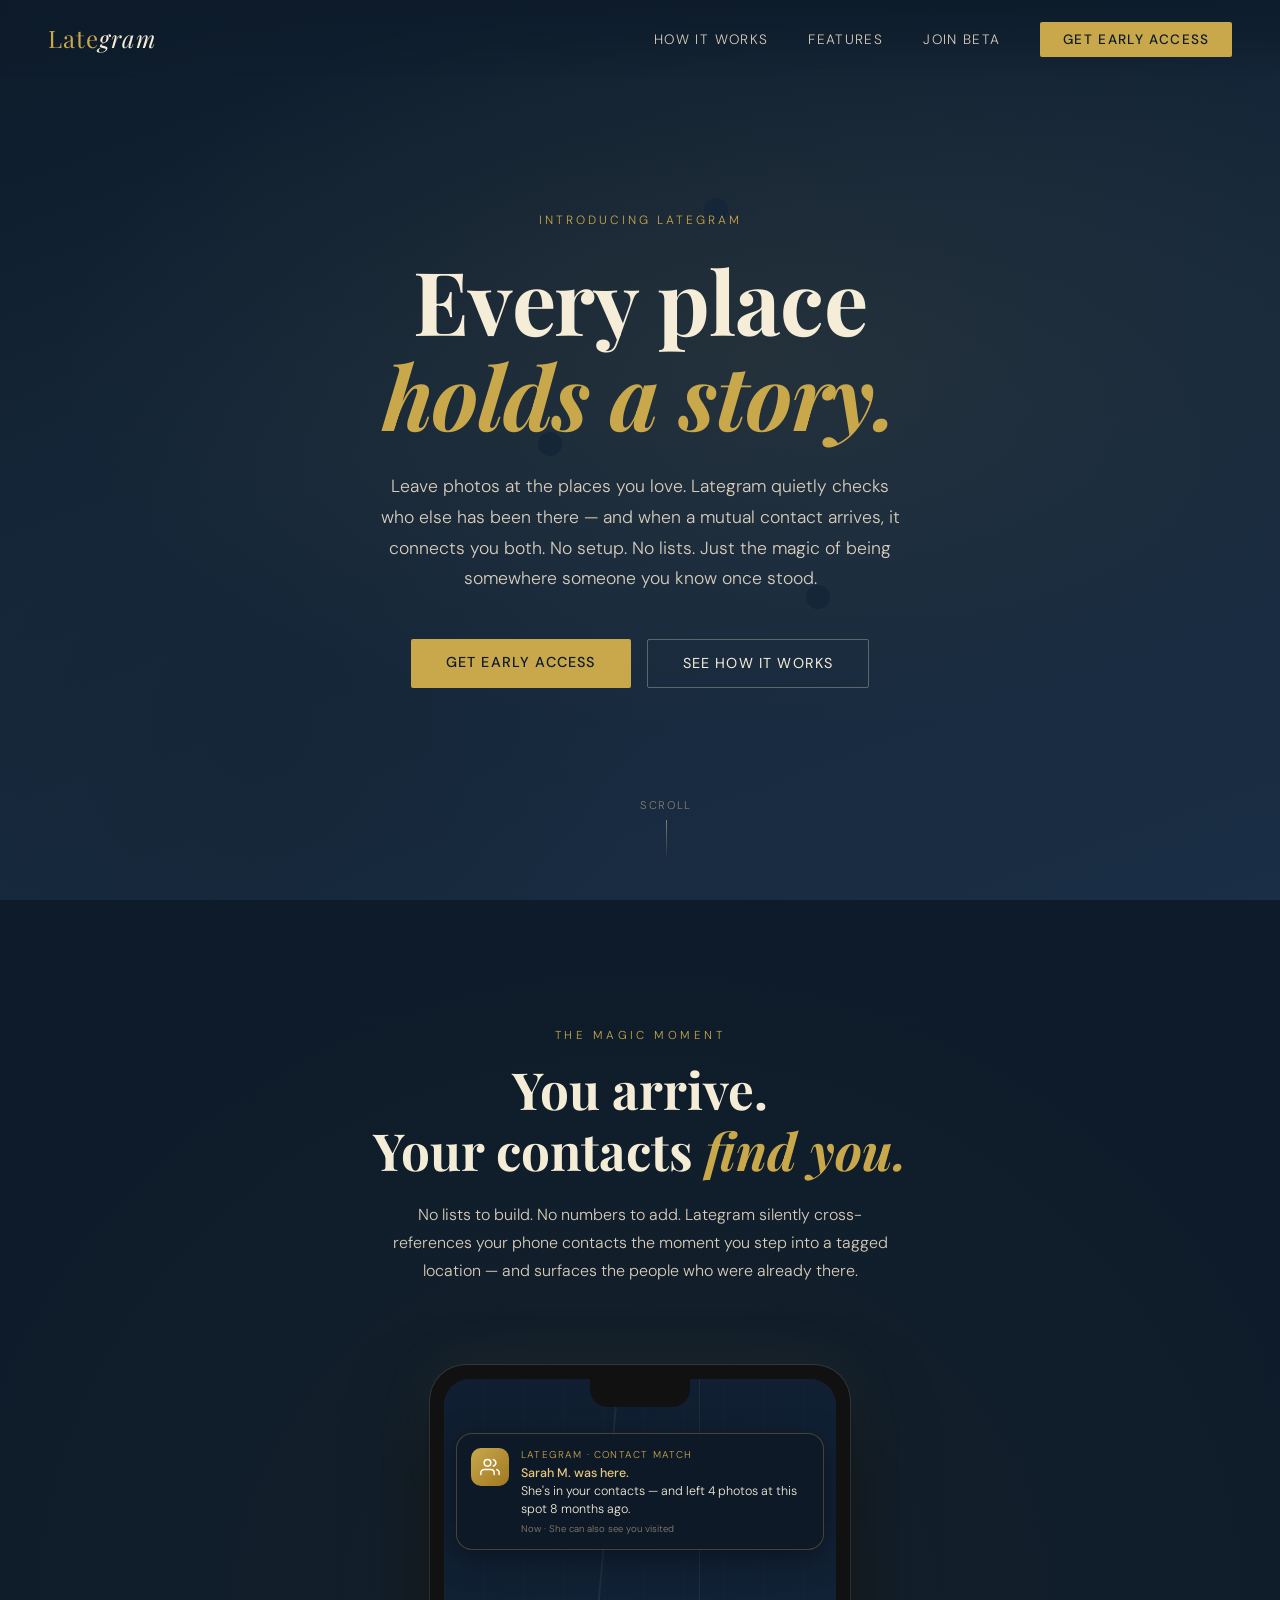
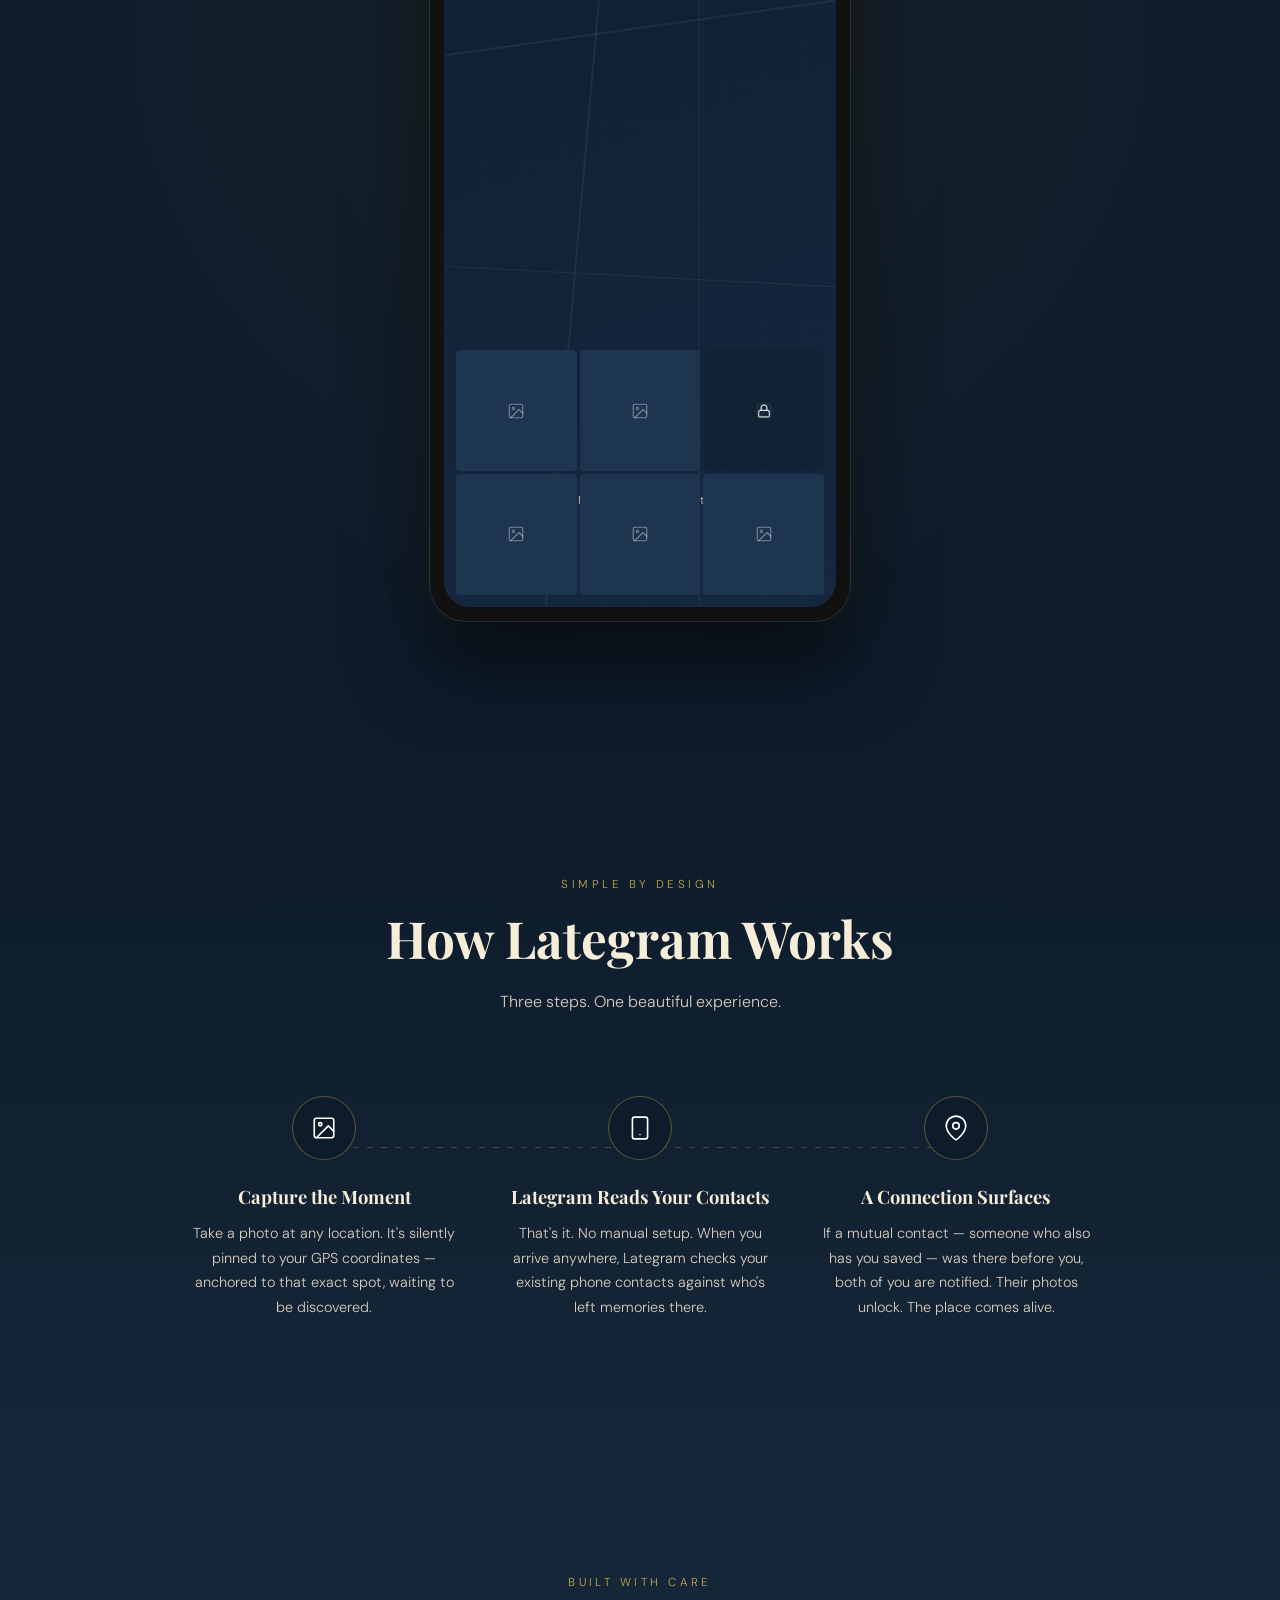
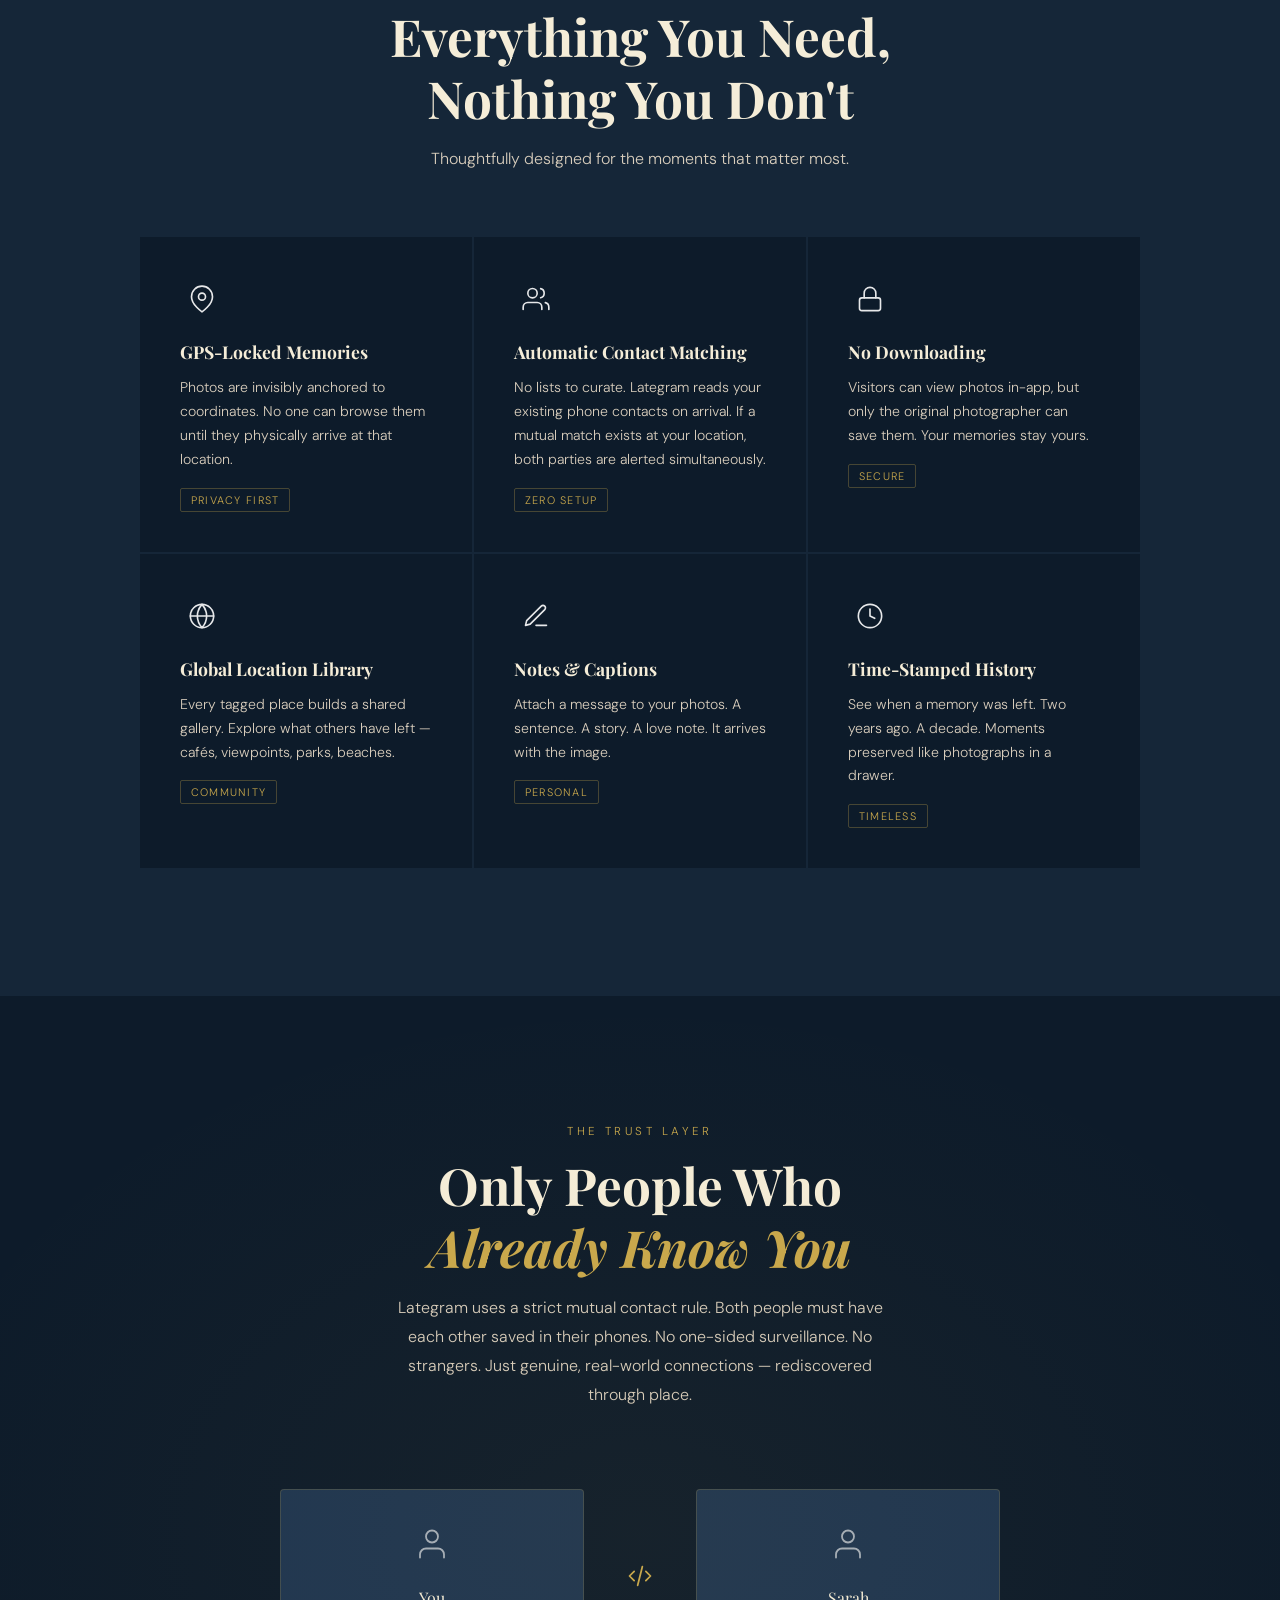
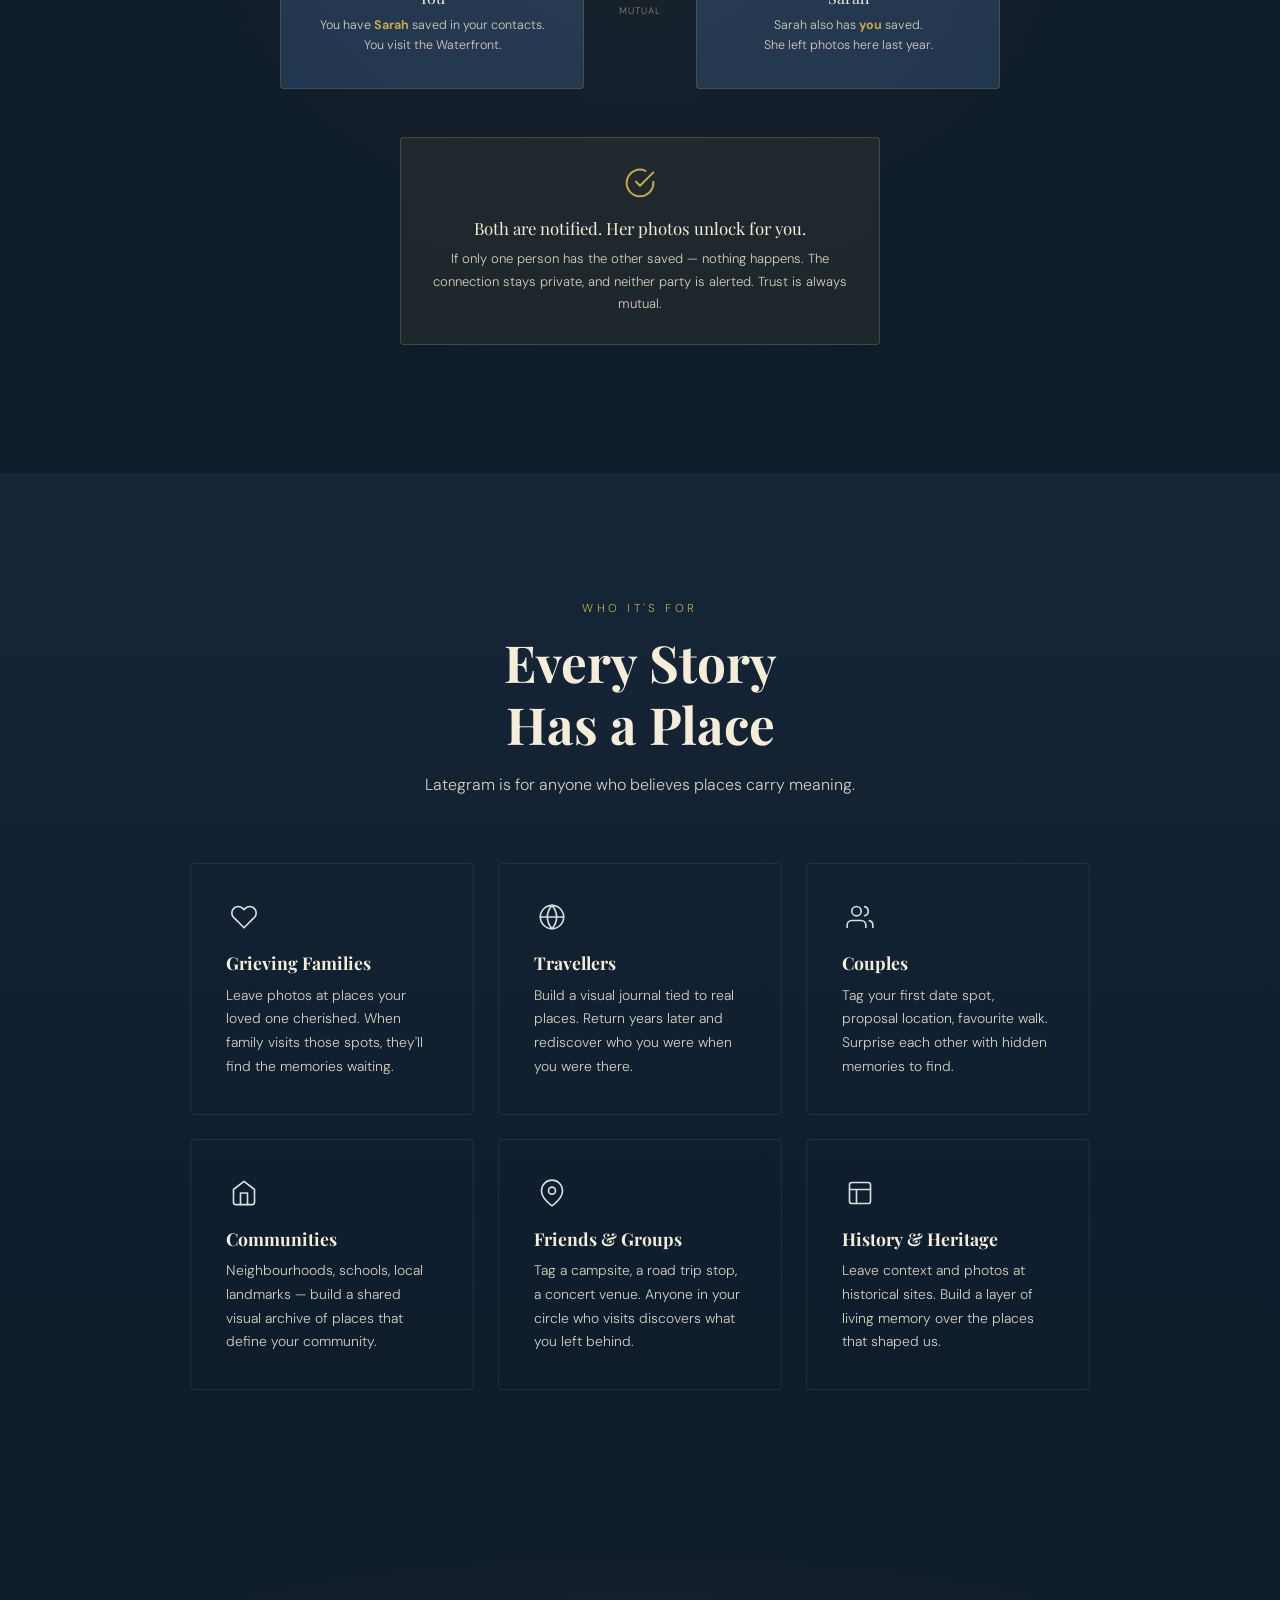
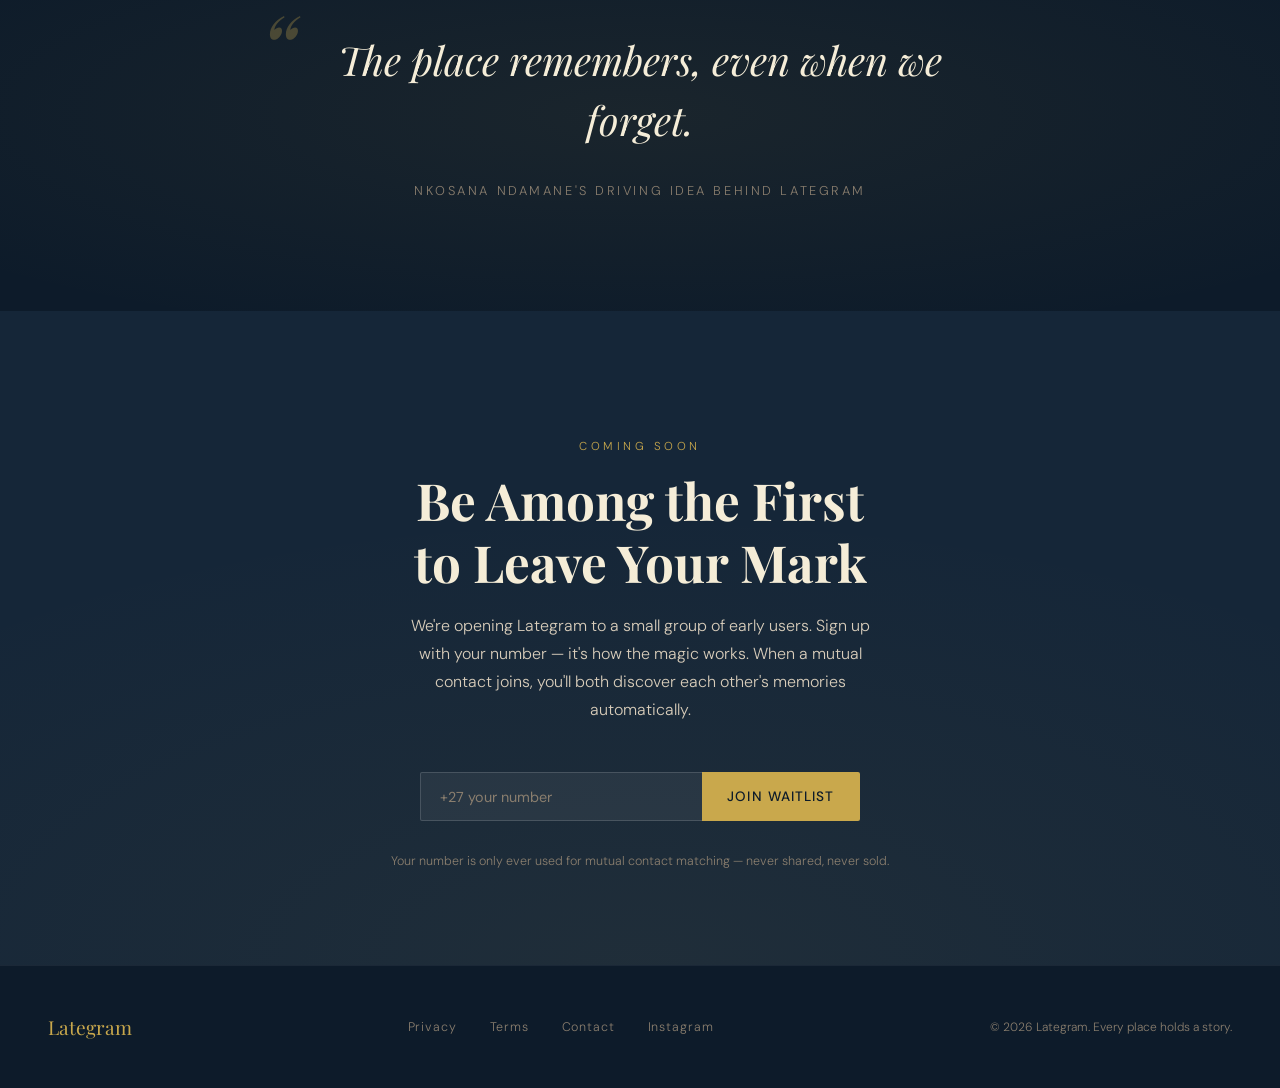
==== index.html @ 9a43eeb3 "Add files via upload" ====
<!DOCTYPE html>
<html lang="en">
<head>
<meta charset="UTF-8">
<meta name="viewport" content="width=device-width, initial-scale=1.0">
<title>Lategram — Every Place Holds a Story</title>
<link href="https://fonts.googleapis.com/css2?family=Playfair+Display:ital,wght@0,400;0,700;1,400;1,600&family=DM+Sans:wght@300;400;500&display=swap" rel="stylesheet">
<style>
  *, *::before, *::after { box-sizing: border-box; margin: 0; padding: 0; }

  :root {
    --gold: #C9A84C;
    --gold-light: #E8C97A;
    --navy: #0D1B2A;
    --navy-mid: #152638;
    --navy-light: #1E3550;
    --cream: #F5EDD8;
    --cream-dim: #D9CEBD;
    --dust: #8A7E6E;
    --red-pin: #C84B31;
  }

  html { scroll-behavior: smooth; }

  body {
    background: var(--navy);
    color: var(--cream);
    font-family: 'DM Sans', sans-serif;
    font-weight: 300;
    overflow-x: hidden;
    cursor: default;
  }

  /* ── NAV ── */
  nav {
    position: fixed; top: 0; left: 0; right: 0; z-index: 100;
    display: flex; align-items: center; justify-content: space-between;
    padding: 1.4rem 3rem;
    background: linear-gradient(to bottom, rgba(13,27,42,0.95), transparent);
    backdrop-filter: blur(4px);
  }
  .logo {
    font-family: 'Playfair Display', serif;
    font-size: 1.5rem;
    letter-spacing: 0.04em;
    color: var(--gold);
  }
  .logo span { font-style: italic; color: var(--cream); }
  nav ul { list-style: none; display: flex; gap: 2.5rem; }
  nav ul li a {
    text-decoration: none;
    color: var(--cream-dim);
    font-size: 0.85rem;
    letter-spacing: 0.1em;
    text-transform: uppercase;
    transition: color 0.3s;
  }
  nav ul li a:hover { color: var(--gold); }
  .nav-cta {
    background: var(--gold);
    color: var(--navy) !important;
    padding: 0.55rem 1.4rem;
    border-radius: 2px;
    font-weight: 500 !important;
  }
  .nav-cta:hover { background: var(--gold-light); color: var(--navy) !important; }

  /* ── HERO ── */
  .hero {
    min-height: 100vh;
    position: relative;
    display: flex; align-items: center; justify-content: center;
    overflow: hidden;
  }

  .hero-bg {
    position: absolute; inset: 0;
    background:
      radial-gradient(ellipse 80% 60% at 60% 40%, rgba(201,168,76,0.08) 0%, transparent 70%),
      radial-gradient(ellipse 50% 80% at 20% 80%, rgba(21,38,56,0.9) 0%, transparent 60%),
      linear-gradient(160deg, #0D1B2A 0%, #152638 40%, #1a2e45 100%);
  }

  /* Floating photo cards */
  .photo-float {
    position: absolute;
    border-radius: 2px;
    overflow: hidden;
    box-shadow: 0 20px 60px rgba(0,0,0,0.5);
    animation: floatDrift linear infinite;
    opacity: 0;
  }
  .photo-float img { display: block; width: 100%; height: 100%; object-fit: cover; }
  .photo-float .photo-inner {
    width: 100%; height: 100%;
    background: var(--navy-light);
    display: flex; align-items: center; justify-content: center;
    font-size: 2rem;
  }

  @keyframes floatDrift {
    0%   { opacity: 0; transform: translateY(20px) rotate(var(--rot)); }
    10%  { opacity: var(--max-opacity); }
    90%  { opacity: var(--max-opacity); }
    100% { opacity: 0; transform: translateY(-30px) rotate(calc(var(--rot) + 3deg)); }
  }

  .pf1 { width: 160px; height: 200px; top: 15%; left: 8%; --rot: -4deg; --max-opacity: 0.7; animation-duration: 12s; animation-delay: 0s; }
  .pf2 { width: 130px; height: 160px; top: 55%; left: 5%; --rot: 3deg; --max-opacity: 0.5; animation-duration: 15s; animation-delay: 3s; }
  .pf3 { width: 180px; height: 140px; top: 10%; right: 10%; --rot: 5deg; --max-opacity: 0.65; animation-duration: 14s; animation-delay: 1.5s; }
  .pf4 { width: 120px; height: 150px; top: 60%; right: 7%; --rot: -6deg; --max-opacity: 0.55; animation-duration: 11s; animation-delay: 5s; }
  .pf5 { width: 140px; height: 180px; top: 30%; left: 18%; --rot: 2deg; --max-opacity: 0.4; animation-duration: 13s; animation-delay: 7s; }
  .pf6 { width: 100px; height: 120px; top: 20%; right: 22%; --rot: -3deg; --max-opacity: 0.45; animation-duration: 16s; animation-delay: 4s; }

  /* Pin dot */
  .pin-pulse {
    position: absolute;
    width: 24px; height: 24px;
    border-radius: 50%;
    background: var(--navy-mid);
    box-shadow: 0 0 0 0 rgba(13,27,42,0.7);
    animation: pinPulse 2.5s ease-out infinite;
  }
  @keyframes pinPulse {
    0% { box-shadow: 0 0 0 0 rgba(13,27,42,0.8); }
    70% { box-shadow: 0 0 0 36px rgba(13,27,42,0); }
    100% { box-shadow: 0 0 0 0 rgba(13,27,42,0); }
  }
  .pd1 { top: 22%; left: 55%; }
  .pd2 { top: 48%; left: 42%; }
  .pd3 { top: 65%; left: 63%; animation-delay: 1.2s; }

  /* Connecting lines (SVG) */
  .hero-lines {
    position: absolute; inset: 0; pointer-events: none;
  }

  .hero-content {
    position: relative; z-index: 2;
    text-align: center;
    padding: 2rem;
    max-width: 760px;
  }
  .hero-eyebrow {
    font-size: 0.75rem;
    letter-spacing: 0.25em;
    text-transform: uppercase;
    color: var(--gold);
    margin-bottom: 1.5rem;
    opacity: 0;
    animation: fadeUp 0.8s ease forwards 0.3s;
  }
  .hero-title {
    font-family: 'Playfair Display', serif;
    font-size: clamp(3rem, 7vw, 5.5rem);
    line-height: 1.08;
    letter-spacing: -0.01em;
    margin-bottom: 1.8rem;
    opacity: 0;
    animation: fadeUp 0.9s ease forwards 0.5s;
  }
  .hero-title em {
    font-style: italic;
    color: var(--gold);
    display: block;
  }
  .hero-sub {
    font-size: 1.1rem;
    line-height: 1.75;
    color: var(--cream-dim);
    max-width: 520px;
    margin: 0 auto 2.8rem;
    opacity: 0;
    animation: fadeUp 0.9s ease forwards 0.7s;
  }
  .hero-actions {
    display: flex; gap: 1rem; justify-content: center; flex-wrap: wrap;
    opacity: 0;
    animation: fadeUp 0.9s ease forwards 0.9s;
  }
  .btn-primary {
    background: var(--gold);
    color: var(--navy);
    padding: 0.9rem 2.2rem;
    border: none;
    border-radius: 2px;
    font-family: 'DM Sans', sans-serif;
    font-size: 0.9rem;
    font-weight: 500;
    letter-spacing: 0.08em;
    text-transform: uppercase;
    cursor: pointer;
    text-decoration: none;
    transition: background 0.3s, transform 0.2s;
  }
  .btn-primary:hover { background: var(--gold-light); transform: translateY(-2px); }
  .btn-ghost {
    background: transparent;
    color: var(--cream);
    padding: 0.9rem 2.2rem;
    border: 1px solid rgba(245,237,216,0.3);
    border-radius: 2px;
    font-family: 'DM Sans', sans-serif;
    font-size: 0.9rem;
    font-weight: 400;
    letter-spacing: 0.08em;
    text-transform: uppercase;
    cursor: pointer;
    text-decoration: none;
    transition: border-color 0.3s, transform 0.2s;
  }
  .btn-ghost:hover { border-color: var(--gold); color: var(--gold); transform: translateY(-2px); }

  @keyframes fadeUp {
    from { opacity: 0; transform: translateY(24px); }
    to   { opacity: 1; transform: translateY(0); }
  }

  .scroll-hint {
    position: absolute; bottom: 2.5rem; left: 50%;
    transform: translateX(-50%);
    display: flex; flex-direction: column; align-items: center; gap: 0.5rem;
    font-size: 0.7rem; letter-spacing: 0.15em; text-transform: uppercase;
    color: var(--dust);
    animation: fadeUp 1s ease forwards 1.5s; opacity: 0;
  }
  .scroll-line {
    width: 1px; height: 40px;
    background: linear-gradient(to bottom, var(--dust), transparent);
    animation: scrollDrop 1.8s ease-in-out infinite;
  }
  @keyframes scrollDrop {
    0%, 100% { transform: scaleY(1); opacity: 1; }
    50% { transform: scaleY(0.4); opacity: 0.3; }
  }

  /* ── NOTIFICATION DEMO ── */
  .notif-section {
    padding: 8rem 2rem;
    position: relative;
    overflow: hidden;
  }
  .notif-section::before {
    content: '';
    position: absolute; inset: 0;
    background: radial-gradient(ellipse 60% 50% at 50% 50%, rgba(201,168,76,0.05), transparent);
  }
  .section-label {
    font-size: 0.72rem;
    letter-spacing: 0.3em;
    text-transform: uppercase;
    color: var(--gold);
    text-align: center;
    margin-bottom: 1rem;
  }
  .section-title {
    font-family: 'Playfair Display', serif;
    font-size: clamp(2rem, 4vw, 3.2rem);
    text-align: center;
    margin-bottom: 1.2rem;
    line-height: 1.2;
  }
  .section-sub {
    text-align: center;
    color: var(--cream-dim);
    max-width: 500px;
    margin: 0 auto 5rem;
    line-height: 1.75;
    font-size: 1rem;
  }

  .notif-demo {
    max-width: 420px;
    margin: 0 auto;
    position: relative;
  }

  /* Phone mockup */
  .phone-mock {
    background: #111;
    border-radius: 36px;
    padding: 14px;
    box-shadow:
      0 0 0 1px rgba(255,255,255,0.1),
      0 40px 80px rgba(0,0,0,0.6),
      0 0 60px rgba(201,168,76,0.08);
    position: relative;
  }
  .phone-screen {
    background: #1a1a2e;
    border-radius: 26px;
    overflow: hidden;
    aspect-ratio: 9/19;
    position: relative;
  }
  .phone-notch {
    position: absolute; top: 0; left: 50%; transform: translateX(-50%);
    width: 100px; height: 28px;
    background: #111;
    border-radius: 0 0 18px 18px;
    z-index: 10;
  }

  /* Map bg in phone */
  .phone-map-bg {
    position: absolute; inset: 0;
    background:
      repeating-linear-gradient(0deg, rgba(255,255,255,0.02) 0px, transparent 1px, transparent 40px),
      repeating-linear-gradient(90deg, rgba(255,255,255,0.02) 0px, transparent 1px, transparent 40px),
      linear-gradient(160deg, #0f1e30 0%, #162840 100%);
  }

  /* Roads on map */
  .phone-road {
    position: absolute;
    background: rgba(255,255,255,0.06);
  }
  .pr1 { top: 30%; left: 0; right: 0; height: 2px; transform: rotate(-8deg); }
  .pr2 { top: 60%; left: 0; right: 0; height: 1px; transform: rotate(3deg); }
  .pr3 { left: 35%; top: 0; bottom: 0; width: 2px; transform: rotate(5deg); }
  .pr4 { left: 65%; top: 0; bottom: 0; width: 1px; }

  /* notification toast */
  .toast {
    position: absolute;
    top: 54px; left: 12px; right: 12px;
    background: rgba(15, 25, 40, 0.92);
    backdrop-filter: blur(16px);
    border: 1px solid rgba(201,168,76,0.3);
    border-radius: 16px;
    padding: 14px 14px;
    display: flex; align-items: flex-start; gap: 12px;
    box-shadow: 0 8px 32px rgba(0,0,0,0.4);
    animation: toastSlide 0.6s cubic-bezier(0.34,1.56,0.64,1) forwards 1s;
    opacity: 0; transform: translateY(-20px);
  }
  @keyframes toastSlide {
    to { opacity: 1; transform: translateY(0); }
  }
  .toast-icon {
    width: 38px; height: 38px; border-radius: 10px;
    background: linear-gradient(135deg, var(--gold), #a07820);
    display: flex; align-items: center; justify-content: center;
    font-size: 1.1rem; flex-shrink: 0;
  }
  .toast-body { flex: 1; }
  .toast-app {
    font-size: 0.62rem;
    letter-spacing: 0.12em;
    text-transform: uppercase;
    color: var(--gold);
    margin-bottom: 3px;
  }
  .toast-msg {
    font-size: 0.78rem;
    line-height: 1.45;
    color: var(--cream);
    font-weight: 300;
  }
  .toast-msg strong { font-weight: 500; color: var(--gold-light); }
  .toast-time {
    font-size: 0.6rem;
    color: var(--dust);
    margin-top: 4px;
  }

  /* Photo grid on phone */
  .phone-photos {
    position: absolute;
    bottom: 0; left: 0; right: 0;
    padding: 12px;
    display: grid;
    grid-template-columns: repeat(3, 1fr);
    gap: 3px;
  }
  .pp {
    aspect-ratio: 1;
    border-radius: 4px;
    background: var(--navy-light);
    overflow: hidden;
    display: flex; align-items: center; justify-content: center;
    font-size: 1.2rem;
    opacity: 0;
    animation: ppFade 0.5s ease forwards;
  }
  .pp:nth-child(1) { animation-delay: 2s; }
  .pp:nth-child(2) { animation-delay: 2.2s; }
  .pp:nth-child(3) { animation-delay: 2.4s; }
  .pp:nth-child(4) { animation-delay: 2.6s; }
  .pp:nth-child(5) { animation-delay: 2.8s; }
  .pp:nth-child(6) { animation-delay: 3s; }
  @keyframes ppFade { to { opacity: 1; } }

  .pp-label {
    position: absolute;
    bottom: 100px; left: 12px; right: 12px;
    font-size: 0.7rem;
    color: var(--cream-dim);
    text-align: center;
    letter-spacing: 0.05em;
    opacity: 0;
    animation: ppFade 0.5s ease forwards 1.8s;
  }

  /* Lock overlay on one photo */
  .pp-locked { position: relative; }
  .pp-lock-icon {
    position: absolute; inset: 0;
    background: rgba(13,27,42,0.7);
    display: flex; align-items: center; justify-content: center;
    font-size: 0.8rem;
    border-radius: 4px;
  }

  /* ── HOW IT WORKS ── */
  .how-section {
    padding: 8rem 2rem;
    background: linear-gradient(180deg, var(--navy) 0%, var(--navy-mid) 100%);
  }

  .steps {
    max-width: 900px;
    margin: 0 auto;
    display: grid;
    grid-template-columns: repeat(auto-fit, minmax(240px, 1fr));
    gap: 3rem;
    position: relative;
  }

  /* Dashed connector */
  .steps::before {
    content: '';
    position: absolute;
    top: 3.2rem; left: 15%; right: 15%;
    height: 1px;
    background: repeating-linear-gradient(90deg, var(--gold) 0px, var(--gold) 6px, transparent 6px, transparent 14px);
    opacity: 0.3;
  }

  .step {
    text-align: center;
    position: relative;
  }
  .step-num {
    width: 64px; height: 64px;
    border-radius: 50%;
    border: 1px solid rgba(201,168,76,0.4);
    display: flex; align-items: center; justify-content: center;
    font-family: 'Playfair Display', serif;
    font-size: 1.5rem;
    color: var(--gold);
    margin: 0 auto 1.5rem;
    background: var(--navy);
    position: relative;
    transition: border-color 0.3s, background 0.3s;
  }
  .step:hover .step-num {
    border-color: var(--gold);
    background: rgba(201,168,76,0.1);
  }
  .step-icon {
    font-size: 1.6rem;
  }
  .step h3 {
    font-family: 'Playfair Display', serif;
    font-size: 1.15rem;
    margin-bottom: 0.75rem;
    color: var(--cream);
  }
  .step p {
    font-size: 0.9rem;
    color: var(--cream-dim);
    line-height: 1.7;
  }

  /* ── FEATURES ── */
  .features-section {
    padding: 8rem 2rem;
    background: var(--navy-mid);
  }
  .features-grid {
    max-width: 1000px;
    margin: 0 auto;
    display: grid;
    grid-template-columns: repeat(auto-fit, minmax(280px, 1fr));
    gap: 2px;
  }
  .feat {
    padding: 2.5rem;
    background: var(--navy);
    position: relative;
    overflow: hidden;
    transition: background 0.3s;
  }
  .feat:hover { background: var(--navy-light); }
  .feat::before {
    content: '';
    position: absolute; top: 0; left: 0; right: 0;
    height: 2px;
    background: linear-gradient(90deg, transparent, var(--gold), transparent);
    opacity: 0;
    transition: opacity 0.3s;
  }
  .feat:hover::before { opacity: 1; }
  .feat-icon {
    width: 44px; height: 44px;
    display: flex; align-items: center; justify-content: center;
    margin-bottom: 1.2rem;
    opacity: 0.9;
  }
  .feat h3 {
    font-family: 'Playfair Display', serif;
    font-size: 1.1rem;
    margin-bottom: 0.8rem;
  }
  .feat p {
    font-size: 0.88rem;
    color: var(--cream-dim);
    line-height: 1.7;
  }
  .feat-tag {
    display: inline-block;
    margin-top: 1rem;
    font-size: 0.68rem;
    letter-spacing: 0.12em;
    text-transform: uppercase;
    color: var(--gold);
    border: 1px solid rgba(201,168,76,0.3);
    padding: 0.25rem 0.6rem;
    border-radius: 2px;
  }

  /* ── USE CASES ── */
  .use-section {
    padding: 8rem 2rem;
    background: linear-gradient(180deg, var(--navy-mid), var(--navy));
  }
  .use-cases {
    max-width: 900px;
    margin: 0 auto;
    display: grid;
    grid-template-columns: repeat(auto-fit, minmax(260px, 1fr));
    gap: 1.5rem;
  }
  .use-card {
    border: 1px solid rgba(255,255,255,0.07);
    border-radius: 4px;
    padding: 2.2rem;
    position: relative;
    overflow: hidden;
    transition: border-color 0.3s, transform 0.3s;
  }
  .use-card:hover { border-color: rgba(201,168,76,0.3); transform: translateY(-4px); }
  .use-card::after {
    content: '';
    position: absolute; inset: 0;
    background: linear-gradient(135deg, rgba(201,168,76,0.04), transparent);
    opacity: 0;
    transition: opacity 0.3s;
  }
  .use-card:hover::after { opacity: 1; }
  .use-card-emoji { width:36px; height:36px; display:flex; align-items:center; justify-content:center; margin-bottom: 1rem; opacity: 0.85; }
  .use-card h3 {
    font-family: 'Playfair Display', serif;
    font-size: 1.1rem;
    margin-bottom: 0.6rem;
  }
  .use-card p {
    font-size: 0.87rem;
    color: var(--cream-dim);
    line-height: 1.7;
  }

  /* ── QUOTE BREAK ── */
  .quote-break {
    padding: 7rem 2rem;
    text-align: center;
    position: relative;
    overflow: hidden;
  }
  .quote-break::before {
    content: '';
    position: absolute; inset: 0;
    background:
      radial-gradient(ellipse 70% 60% at 50% 50%, rgba(201,168,76,0.07), transparent);
  }
  .quote-break blockquote {
    font-family: 'Playfair Display', serif;
    font-size: clamp(1.5rem, 3.5vw, 2.5rem);
    font-style: italic;
    line-height: 1.5;
    max-width: 700px;
    margin: 0 auto 2rem;
    color: var(--cream);
    position: relative;
    z-index: 1;
  }
  .quote-break blockquote::before {
    content: '\201C';
    font-size: 6rem;
    color: var(--gold);
    opacity: 0.3;
    position: absolute;
    top: -2rem; left: -2rem;
    font-family: 'Playfair Display', serif;
    line-height: 1;
  }
  .quote-attr {
    font-size: 0.8rem;
    letter-spacing: 0.2em;
    text-transform: uppercase;
    color: var(--dust);
    position: relative; z-index: 1;
  }

  /* ── WAITLIST ── */
  .waitlist-section {
    padding: 8rem 2rem 6rem;
    text-align: center;
    background: var(--navy-mid);
    position: relative;
    overflow: hidden;
  }
  .waitlist-section::before {
    content: '';
    position: absolute; inset: 0;
    background:
      radial-gradient(ellipse 80% 70% at 50% 100%, rgba(201,168,76,0.06), transparent);
  }
  .waitlist-form {
    display: flex;
    gap: 0; max-width: 440px;
    margin: 3rem auto 2rem;
    position: relative; z-index: 1;
  }
  .waitlist-form input {
    flex: 1;
    background: rgba(255,255,255,0.06);
    border: 1px solid rgba(255,255,255,0.15);
    border-right: none;
    padding: 0.9rem 1.2rem;
    color: var(--cream);
    font-family: 'DM Sans', sans-serif;
    font-size: 0.9rem;
    border-radius: 2px 0 0 2px;
    outline: none;
    transition: border-color 0.3s;
  }
  .waitlist-form input::placeholder { color: var(--dust); }
  .waitlist-form input:focus { border-color: rgba(201,168,76,0.5); }
  .waitlist-form button {
    background: var(--gold);
    color: var(--navy);
    border: none;
    padding: 0.9rem 1.6rem;
    font-family: 'DM Sans', sans-serif;
    font-size: 0.85rem;
    font-weight: 500;
    letter-spacing: 0.08em;
    text-transform: uppercase;
    cursor: pointer;
    border-radius: 0 2px 2px 0;
    transition: background 0.3s;
  }
  .waitlist-form button:hover { background: var(--gold-light); }
  .waitlist-note {
    font-size: 0.78rem;
    color: var(--dust);
    position: relative; z-index: 1;
  }

  /* ── FOOTER ── */
  footer {
    padding: 3rem;
    border-top: 1px solid rgba(255,255,255,0.06);
    display: flex;
    align-items: center;
    justify-content: space-between;
    flex-wrap: wrap;
    gap: 1rem;
  }
  .footer-logo {
    font-family: 'Playfair Display', serif;
    font-size: 1.2rem;
    color: var(--gold);
  }
  .footer-links { display: flex; gap: 2rem; }
  .footer-links a {
    font-size: 0.78rem;
    color: var(--dust);
    text-decoration: none;
    letter-spacing: 0.08em;
    transition: color 0.3s;
  }
  .footer-links a:hover { color: var(--gold); }
  .footer-copy {
    font-size: 0.75rem;
    color: var(--dust);
  }

  /* ── RESPONSIVE ── */
  @media (max-width: 768px) {
    nav ul { display: none; }
    nav { padding: 1.2rem 1.5rem; }
    .steps::before { display: none; }
    .hero-title { font-size: 2.8rem; }
    footer { flex-direction: column; align-items: flex-start; }
    .pf1, .pf2, .pf3, .pf4, .pf5, .pf6 { display: none; }
  }
</style>
</head>
<body>

<!-- NAV -->
<nav>
  <div class="logo">Late<span>gram</span></div>
  <ul>
    <li><a href="#how">How It Works</a></li>
    <li><a href="#features">Features</a></li>
    <li><a href="#waitlist">Join Beta</a></li>
    <li><a href="#waitlist" class="nav-cta">Get Early Access</a></li>
  </ul>
</nav>

<!-- HERO -->
<section class="hero">
  <div class="hero-bg"></div>

  <!-- floating photo cards -->
  <div class="photo-float pf1"><div class="photo-inner"><svg width="32" height="32" viewBox="0 0 24 24" fill="none" stroke="rgba(255,255,255,0.5)" stroke-width="1.2" stroke-linecap="round" stroke-linejoin="round"><circle cx="12" cy="12" r="4"/><path d="M12 2v2M12 20v2M4.93 4.93l1.41 1.41M17.66 17.66l1.41 1.41M2 12h2M20 12h2M4.93 19.07l1.41-1.41M17.66 6.34l1.41-1.41"/></svg></div></div>
  <div class="photo-float pf2"><div class="photo-inner"><svg width="32" height="32" viewBox="0 0 24 24" fill="none" stroke="rgba(255,255,255,0.5)" stroke-width="1.2" stroke-linecap="round" stroke-linejoin="round"><path d="M17 21v-2a4 4 0 0 0-4-4H5a4 4 0 0 0-4 4v2"/><circle cx="9" cy="7" r="4"/><path d="M23 21v-2a4 4 0 0 0-3-3.87"/><path d="M16 3.13a4 4 0 0 1 0 7.75"/></svg></div></div>
  <div class="photo-float pf3"><div class="photo-inner"><svg width="32" height="32" viewBox="0 0 24 24" fill="none" stroke="rgba(255,255,255,0.5)" stroke-width="1.2" stroke-linecap="round" stroke-linejoin="round"><rect x="3" y="3" width="18" height="18" rx="2"/><path d="M3 9h18M9 21V9"/></svg></div></div>
  <div class="photo-float pf4"><div class="photo-inner"><svg width="32" height="32" viewBox="0 0 24 24" fill="none" stroke="rgba(255,255,255,0.5)" stroke-width="1.2" stroke-linecap="round" stroke-linejoin="round"><path d="M21 10c0 7-9 13-9 13S3 17 3 10a9 9 0 1 1 18 0z"/><circle cx="12" cy="10" r="3"/></svg></div></div>
  <div class="photo-float pf5"><div class="photo-inner"><svg width="32" height="32" viewBox="0 0 24 24" fill="none" stroke="rgba(255,255,255,0.5)" stroke-width="1.2" stroke-linecap="round" stroke-linejoin="round"><rect x="3" y="3" width="18" height="18" rx="2"/><circle cx="8.5" cy="8.5" r="1.5"/><path d="M21 15l-5-5L5 21"/></svg></div></div>
  <div class="photo-float pf6"><div class="photo-inner"><svg width="32" height="32" viewBox="0 0 24 24" fill="none" stroke="rgba(255,255,255,0.5)" stroke-width="1.2" stroke-linecap="round" stroke-linejoin="round"><path d="M20.84 4.61a5.5 5.5 0 0 0-7.78 0L12 5.67l-1.06-1.06a5.5 5.5 0 0 0-7.78 7.78l1.06 1.06L12 21.23l7.78-7.78 1.06-1.06a5.5 5.5 0 0 0 0-7.78z"/></svg></div></div>

  <!-- pulse pins -->
  <div class="pin-pulse pd1"></div>
  <div class="pin-pulse pd2"></div>
  <div class="pin-pulse pd3"></div>

  <div class="hero-content">
    <p class="hero-eyebrow">Introducing Lategram</p>
    <h1 class="hero-title">
      Every place<br>
      <em>holds a story.</em>
    </h1>
    <p class="hero-sub">
      Leave photos at the places you love. Lategram quietly checks who else has been there —
      and when a mutual contact arrives, it connects you both. No setup. No lists. Just the magic of being somewhere someone you know once stood.
    </p>
    <div class="hero-actions">
      <a href="#waitlist" class="btn-primary">Get Early Access</a>
      <a href="#how" class="btn-ghost">See How It Works</a>
    </div>
  </div>

  <div class="scroll-hint">
    Scroll
    <div class="scroll-line"></div>
  </div>
</section>

<!-- NOTIFICATION DEMO -->
<section class="notif-section" id="notify">
  <p class="section-label">The Magic Moment</p>
  <h2 class="section-title">You arrive.<br>Your contacts <em style="font-style:italic; color:var(--gold);">find you.</em></h2>
  <p class="section-sub">
    No lists to build. No numbers to add. Lategram silently cross-references your phone contacts the moment you step into a tagged location — and surfaces the people who were already there.
  </p>

  <div class="notif-demo">
    <div class="phone-mock">
      <div class="phone-screen">
        <div class="phone-notch"></div>
        <div class="phone-map-bg">
          <div class="phone-road pr1"></div>
          <div class="phone-road pr2"></div>
          <div class="phone-road pr3"></div>
          <div class="phone-road pr4"></div>
        </div>

        <!-- Toast notification -->
        <div class="toast">
          <div class="toast-icon"><svg width="20" height="20" viewBox="0 0 24 24" fill="none" stroke="white" stroke-width="1.8" stroke-linecap="round" stroke-linejoin="round"><path d="M17 21v-2a4 4 0 0 0-4-4H5a4 4 0 0 0-4 4v2"/><circle cx="9" cy="7" r="4"/><path d="M23 21v-2a4 4 0 0 0-3-3.87"/><path d="M16 3.13a4 4 0 0 1 0 7.75"/></svg></div>
          <div class="toast-body">
            <div class="toast-app">Lategram · Contact Match</div>
            <div class="toast-msg">
              <strong>Sarah M. was here.</strong><br>
              She's in your contacts — and left 4 photos at this spot 8 months ago.
            </div>
            <div class="toast-time">Now · She can also see you visited</div>
          </div>
        </div>

        <div class="pp-label"><svg width="12" height="12" viewBox="0 0 24 24" fill="none" stroke="currentColor" stroke-width="2" stroke-linecap="round" stroke-linejoin="round" style="display:inline;vertical-align:middle;margin-right:4px"><rect x="3" y="3" width="18" height="18" rx="2"/><circle cx="8.5" cy="8.5" r="1.5"/><path d="M21 15l-5-5L5 21"/></svg> Memories at this location</div>
        <div class="phone-photos">
          <div class="pp"><svg width="18" height="18" viewBox="0 0 24 24" fill="none" stroke="rgba(255,255,255,0.4)" stroke-width="1.5" stroke-linecap="round" stroke-linejoin="round"><rect x="3" y="3" width="18" height="18" rx="2"/><circle cx="8.5" cy="8.5" r="1.5"/><path d="M21 15l-5-5L5 21"/></svg></div>
          <div class="pp"><svg width="18" height="18" viewBox="0 0 24 24" fill="none" stroke="rgba(255,255,255,0.4)" stroke-width="1.5" stroke-linecap="round" stroke-linejoin="round"><rect x="3" y="3" width="18" height="18" rx="2"/><circle cx="8.5" cy="8.5" r="1.5"/><path d="M21 15l-5-5L5 21"/></svg></div>
          <div class="pp pp-locked"><svg width="18" height="18" viewBox="0 0 24 24" fill="none" stroke="rgba(255,255,255,0.4)" stroke-width="1.5" stroke-linecap="round" stroke-linejoin="round"><rect x="3" y="3" width="18" height="18" rx="2"/><circle cx="8.5" cy="8.5" r="1.5"/><path d="M21 15l-5-5L5 21"/></svg><div class="pp-lock-icon"><svg width="14" height="14" viewBox="0 0 24 24" fill="none" stroke="rgba(255,255,255,0.8)" stroke-width="2" stroke-linecap="round" stroke-linejoin="round"><rect x="3" y="11" width="18" height="11" rx="2"/><path d="M7 11V7a5 5 0 0 1 10 0v4"/></svg></div></div>
          <div class="pp"><svg width="18" height="18" viewBox="0 0 24 24" fill="none" stroke="rgba(255,255,255,0.4)" stroke-width="1.5" stroke-linecap="round" stroke-linejoin="round"><rect x="3" y="3" width="18" height="18" rx="2"/><circle cx="8.5" cy="8.5" r="1.5"/><path d="M21 15l-5-5L5 21"/></svg></div>
          <div class="pp"><svg width="18" height="18" viewBox="0 0 24 24" fill="none" stroke="rgba(255,255,255,0.4)" stroke-width="1.5" stroke-linecap="round" stroke-linejoin="round"><rect x="3" y="3" width="18" height="18" rx="2"/><circle cx="8.5" cy="8.5" r="1.5"/><path d="M21 15l-5-5L5 21"/></svg></div>
          <div class="pp"><svg width="18" height="18" viewBox="0 0 24 24" fill="none" stroke="rgba(255,255,255,0.4)" stroke-width="1.5" stroke-linecap="round" stroke-linejoin="round"><rect x="3" y="3" width="18" height="18" rx="2"/><circle cx="8.5" cy="8.5" r="1.5"/><path d="M21 15l-5-5L5 21"/></svg></div>
        </div>
      </div>
    </div>
  </div>
</section>

<!-- HOW IT WORKS -->
<section class="how-section" id="how">
  <p class="section-label">Simple By Design</p>
  <h2 class="section-title">How Lategram Works</h2>
  <p class="section-sub">Three steps. One beautiful experience.</p>

  <div class="steps">
    <div class="step">
      <div class="step-num"><svg width="26" height="26" viewBox="0 0 24 24" fill="none" stroke="white" stroke-width="1.5" stroke-linecap="round" stroke-linejoin="round"><rect x="3" y="3" width="18" height="18" rx="2"/><circle cx="8.5" cy="8.5" r="1.5"/><path d="M21 15l-5-5L5 21"/></svg></div>
      <h3>Capture the Moment</h3>
      <p>Take a photo at any location. It's silently pinned to your GPS coordinates — anchored to that exact spot, waiting to be discovered.</p>
    </div>
    <div class="step">
      <div class="step-num"><svg width="26" height="26" viewBox="0 0 24 24" fill="none" stroke="white" stroke-width="1.5" stroke-linecap="round" stroke-linejoin="round"><rect x="5" y="2" width="14" height="20" rx="2"/><path d="M12 18h.01"/></svg></div>
      <h3>Lategram Reads Your Contacts</h3>
      <p>That's it. No manual setup. When you arrive anywhere, Lategram checks your existing phone contacts against who's left memories there.</p>
    </div>
    <div class="step">
      <div class="step-num"><svg width="26" height="26" viewBox="0 0 24 24" fill="none" stroke="white" stroke-width="1.5" stroke-linecap="round" stroke-linejoin="round"><path d="M21 10c0 7-9 13-9 13S3 17 3 10a9 9 0 1 1 18 0z"/><circle cx="12" cy="10" r="3"/></svg></div>
      <h3>A Connection Surfaces</h3>
      <p>If a mutual contact — someone who also has you saved — was there before you, both of you are notified. Their photos unlock. The place comes alive.</p>
    </div>
  </div>
</section>

<!-- FEATURES -->
<section class="features-section" id="features">
  <p class="section-label">Built With Care</p>
  <h2 class="section-title" style="text-align:center; margin-bottom:1rem;">Everything You Need,<br>Nothing You Don't</h2>
  <p class="section-sub" style="text-align:center; max-width:480px; margin: 0 auto 4rem; color: var(--cream-dim); line-height:1.75;">
    Thoughtfully designed for the moments that matter most.
  </p>

  <div class="features-grid">
    <div class="feat">
      <div class="feat-icon"><svg width="28" height="28" viewBox="0 0 24 24" fill="none" stroke="white" stroke-width="1.4" stroke-linecap="round" stroke-linejoin="round"><path d="M21 10c0 7-9 13-9 13S3 17 3 10a9 9 0 1 1 18 0z"/><circle cx="12" cy="10" r="3"/></svg></div>
      <h3>GPS-Locked Memories</h3>
      <p>Photos are invisibly anchored to coordinates. No one can browse them until they physically arrive at that location.</p>
      <span class="feat-tag">Privacy First</span>
    </div>
    <div class="feat">
      <div class="feat-icon"><svg width="28" height="28" viewBox="0 0 24 24" fill="none" stroke="white" stroke-width="1.4" stroke-linecap="round" stroke-linejoin="round"><path d="M17 21v-2a4 4 0 0 0-4-4H5a4 4 0 0 0-4 4v2"/><circle cx="9" cy="7" r="4"/><path d="M23 21v-2a4 4 0 0 0-3-3.87"/><path d="M16 3.13a4 4 0 0 1 0 7.75"/></svg></div>
      <h3>Automatic Contact Matching</h3>
      <p>No lists to curate. Lategram reads your existing phone contacts on arrival. If a mutual match exists at your location, both parties are alerted simultaneously.</p>
      <span class="feat-tag">Zero Setup</span>
    </div>
    <div class="feat">
      <div class="feat-icon"><svg width="28" height="28" viewBox="0 0 24 24" fill="none" stroke="white" stroke-width="1.4" stroke-linecap="round" stroke-linejoin="round"><rect x="3" y="11" width="18" height="11" rx="2"/><path d="M7 11V7a5 5 0 0 1 10 0v4"/></svg></div>
      <h3>No Downloading</h3>
      <p>Visitors can view photos in-app, but only the original photographer can save them. Your memories stay yours.</p>
      <span class="feat-tag">Secure</span>
    </div>
    <div class="feat">
      <div class="feat-icon"><svg width="28" height="28" viewBox="0 0 24 24" fill="none" stroke="white" stroke-width="1.4" stroke-linecap="round" stroke-linejoin="round"><circle cx="12" cy="12" r="10"/><path d="M2 12h20M12 2a15.3 15.3 0 0 1 4 10 15.3 15.3 0 0 1-4 10 15.3 15.3 0 0 1-4-10 15.3 15.3 0 0 1 4-10z"/></svg></div>
      <h3>Global Location Library</h3>
      <p>Every tagged place builds a shared gallery. Explore what others have left — cafés, viewpoints, parks, beaches.</p>
      <span class="feat-tag">Community</span>
    </div>
    <div class="feat">
      <div class="feat-icon"><svg width="28" height="28" viewBox="0 0 24 24" fill="none" stroke="white" stroke-width="1.4" stroke-linecap="round" stroke-linejoin="round"><path d="M12 20h9"/><path d="M16.5 3.5a2.121 2.121 0 0 1 3 3L7 19l-4 1 1-4L16.5 3.5z"/></svg></div>
      <h3>Notes & Captions</h3>
      <p>Attach a message to your photos. A sentence. A story. A love note. It arrives with the image.</p>
      <span class="feat-tag">Personal</span>
    </div>
    <div class="feat">
      <div class="feat-icon"><svg width="28" height="28" viewBox="0 0 24 24" fill="none" stroke="white" stroke-width="1.4" stroke-linecap="round" stroke-linejoin="round"><circle cx="12" cy="12" r="10"/><path d="M12 6v6l4 2"/></svg></div>
      <h3>Time-Stamped History</h3>
      <p>See when a memory was left. Two years ago. A decade. Moments preserved like photographs in a drawer.</p>
      <span class="feat-tag">Timeless</span>
    </div>
  </div>
</section>

<!-- MUTUAL TRUST MODEL -->
<section style="padding: 8rem 2rem; background: var(--navy); position:relative; overflow:hidden;">
  <div style="position:absolute;inset:0;background:radial-gradient(ellipse 60% 50% at 50% 50%, rgba(201,168,76,0.05), transparent);pointer-events:none;"></div>
  <p class="section-label">The Trust Layer</p>
  <h2 class="section-title" style="text-align:center; margin-bottom:1rem;">Only People Who<br><em style="font-style:italic;color:var(--gold);">Already Know You</em></h2>
  <p class="section-sub" style="text-align:center;max-width:520px;margin:1rem auto 5rem;color:var(--cream-dim);line-height:1.8;">
    Lategram uses a strict mutual contact rule. Both people must have each other saved in their phones. No one-sided surveillance. No strangers. Just genuine, real-world connections — rediscovered through place.
  </p>

  <div style="max-width:720px;margin:0 auto;display:grid;grid-template-columns:1fr 80px 1fr;align-items:center;gap:1rem;">
    <!-- Person A -->
    <div style="background:var(--navy-light);border:1px solid rgba(201,168,76,0.2);border-radius:4px;padding:2rem;text-align:center;">
      <div style="font-size:2.5rem;margin-bottom:0.8rem;"><svg width="36" height="36" viewBox="0 0 24 24" fill="none" stroke="rgba(255,255,255,0.6)" stroke-width="1.2" stroke-linecap="round" stroke-linejoin="round"><path d="M20 21v-2a4 4 0 0 0-4-4H8a4 4 0 0 0-4 4v2"/><circle cx="12" cy="7" r="4"/></svg></div>
      <div style="font-family:'Playfair Display',serif;font-size:1rem;margin-bottom:0.5rem;">You</div>
      <div style="font-size:0.78rem;color:var(--cream-dim);line-height:1.6;">You have <strong style="color:var(--gold);">Sarah</strong> saved in your contacts.<br>You visit the Waterfront.</div>
    </div>

    <!-- Arrow / mutual indicator -->
    <div style="text-align:center;">
      <div style="font-size:1.4rem;color:var(--gold);"><svg width="28" height="28" viewBox="0 0 24 24" fill="none" stroke="var(--gold)" stroke-width="1.5" stroke-linecap="round" stroke-linejoin="round"><path d="M17 8l4 4-4 4M7 8l-4 4 4 4M14 4l-4 16"/></svg></div>
      <div style="font-size:0.6rem;letter-spacing:0.12em;text-transform:uppercase;color:var(--dust);margin-top:0.4rem;">Mutual</div>
    </div>

    <!-- Person B -->
    <div style="background:var(--navy-light);border:1px solid rgba(201,168,76,0.2);border-radius:4px;padding:2rem;text-align:center;">
      <div style="font-size:2.5rem;margin-bottom:0.8rem;"><svg width="36" height="36" viewBox="0 0 24 24" fill="none" stroke="rgba(255,255,255,0.6)" stroke-width="1.2" stroke-linecap="round" stroke-linejoin="round"><path d="M20 21v-2a4 4 0 0 0-4-4H8a4 4 0 0 0-4 4v2"/><circle cx="12" cy="7" r="4"/></svg></div>
      <div style="font-family:'Playfair Display',serif;font-size:1rem;margin-bottom:0.5rem;">Sarah</div>
      <div style="font-size:0.78rem;color:var(--cream-dim);line-height:1.6;">Sarah also has <strong style="color:var(--gold);">you</strong> saved.<br>She left photos here last year.</div>
    </div>
  </div>

  <!-- Result -->
  <div style="max-width:480px;margin:3rem auto 0;background:rgba(201,168,76,0.08);border:1px solid rgba(201,168,76,0.25);border-radius:4px;padding:1.8rem;text-align:center;">
    <div style="margin-bottom:0.8rem;"><svg width="32" height="32" viewBox="0 0 24 24" fill="none" stroke="var(--gold)" stroke-width="1.5" stroke-linecap="round" stroke-linejoin="round"><path d="M22 11.08V12a10 10 0 1 1-5.93-9.14"/><polyline points="22 4 12 14.01 9 11.01"/></svg></div>
    <div style="font-family:'Playfair Display',serif;font-size:1.05rem;margin-bottom:0.6rem;">Both are notified. Her photos unlock for you.</div>
    <div style="font-size:0.82rem;color:var(--cream-dim);line-height:1.7;">If only one person has the other saved — nothing happens. The connection stays private, and neither party is alerted. Trust is always mutual.</div>
  </div>
</section>

<!-- USE CASES -->
<section class="use-section">
  <p class="section-label">Who It's For</p>
  <h2 class="section-title" style="text-align:center; margin-bottom:1rem;">Every Story<br>Has a Place</h2>
  <p class="section-sub" style="text-align:center; max-width:440px; margin:0 auto 4rem; color:var(--cream-dim); line-height:1.75;">
    Lategram is for anyone who believes places carry meaning.
  </p>
  <div class="use-cases">
    <div class="use-card">
      <div class="use-card-emoji"><svg width="28" height="28" viewBox="0 0 24 24" fill="none" stroke="white" stroke-width="1.4" stroke-linecap="round" stroke-linejoin="round"><path d="M20.84 4.61a5.5 5.5 0 0 0-7.78 0L12 5.67l-1.06-1.06a5.5 5.5 0 0 0-7.78 7.78l1.06 1.06L12 21.23l7.78-7.78 1.06-1.06a5.5 5.5 0 0 0 0-7.78z"/></svg></div>
      <h3>Grieving Families</h3>
      <p>Leave photos at places your loved one cherished. When family visits those spots, they'll find the memories waiting.</p>
    </div>
    <div class="use-card">
      <div class="use-card-emoji"><svg width="28" height="28" viewBox="0 0 24 24" fill="none" stroke="white" stroke-width="1.4" stroke-linecap="round" stroke-linejoin="round"><circle cx="12" cy="12" r="10"/><path d="M2 12h20M12 2a15.3 15.3 0 0 1 4 10 15.3 15.3 0 0 1-4 10 15.3 15.3 0 0 1-4-10 15.3 15.3 0 0 1 4-10z"/></svg></div>
      <h3>Travellers</h3>
      <p>Build a visual journal tied to real places. Return years later and rediscover who you were when you were there.</p>
    </div>
    <div class="use-card">
      <div class="use-card-emoji"><svg width="28" height="28" viewBox="0 0 24 24" fill="none" stroke="white" stroke-width="1.4" stroke-linecap="round" stroke-linejoin="round"><path d="M17 21v-2a4 4 0 0 0-4-4H5a4 4 0 0 0-4 4v2"/><circle cx="9" cy="7" r="4"/><path d="M23 21v-2a4 4 0 0 0-3-3.87"/><path d="M16 3.13a4 4 0 0 1 0 7.75"/></svg></div>
      <h3>Couples</h3>
      <p>Tag your first date spot, proposal location, favourite walk. Surprise each other with hidden memories to find.</p>
    </div>
    <div class="use-card">
      <div class="use-card-emoji"><svg width="28" height="28" viewBox="0 0 24 24" fill="none" stroke="white" stroke-width="1.4" stroke-linecap="round" stroke-linejoin="round"><path d="M3 9l9-7 9 7v11a2 2 0 0 1-2 2H5a2 2 0 0 1-2-2z"/><polyline points="9 22 9 12 15 12 15 22"/></svg></div>
      <h3>Communities</h3>
      <p>Neighbourhoods, schools, local landmarks — build a shared visual archive of places that define your community.</p>
    </div>
    <div class="use-card">
      <div class="use-card-emoji"><svg width="28" height="28" viewBox="0 0 24 24" fill="none" stroke="white" stroke-width="1.4" stroke-linecap="round" stroke-linejoin="round"><path d="M21 10c0 7-9 13-9 13S3 17 3 10a9 9 0 1 1 18 0z"/><circle cx="12" cy="10" r="3"/></svg></div>
      <h3>Friends & Groups</h3>
      <p>Tag a campsite, a road trip stop, a concert venue. Anyone in your circle who visits discovers what you left behind.</p>
    </div>
    <div class="use-card">
      <div class="use-card-emoji"><svg width="28" height="28" viewBox="0 0 24 24" fill="none" stroke="white" stroke-width="1.4" stroke-linecap="round" stroke-linejoin="round"><rect x="3" y="3" width="18" height="18" rx="2"/><path d="M3 9h18M9 21V9"/></svg></div>
      <h3>History & Heritage</h3>
      <p>Leave context and photos at historical sites. Build a layer of living memory over the places that shaped us.</p>
    </div>
  </div>
</section>

<!-- QUOTE BREAK -->
<section class="quote-break">
  <blockquote>
    The place remembers, even when we forget.
  </blockquote>
  <p class="quote-attr">Nkosana Ndamane's driving idea behind Lategram</p>
</section>

<!-- WAITLIST -->
<section class="waitlist-section" id="waitlist">
  <p class="section-label">Coming Soon</p>
  <h2 class="section-title">Be Among the First<br>to Leave Your Mark</h2>
  <p class="section-sub" style="max-width:460px; margin: 1.2rem auto 0; color:var(--cream-dim); line-height:1.75;">
    We're opening Lategram to a small group of early users. Sign up with your number — it's how the magic works. When a mutual contact joins, you'll both discover each other's memories automatically.
  </p>
  <div class="waitlist-form">
    <input type="tel" placeholder="+27 your number" />
    <button onclick="handleWaitlist(this)">Join Waitlist</button>
  </div>
  <p class="waitlist-note">Your number is only ever used for mutual contact matching — never shared, never sold.</p>
</section>

<!-- FOOTER -->
<footer>
  <div class="footer-logo">Lategram</div>
  <div class="footer-links">
    <a href="#">Privacy</a>
    <a href="#">Terms</a>
    <a href="#">Contact</a>
    <a href="#">Instagram</a>
  </div>
  <p class="footer-copy">© 2026 Lategram. Every place holds a story.</p>
</footer>

<script>
  function handleWaitlist(btn) {
    const input = btn.previousElementSibling;
    if (!input.value.trim()) {
      input.style.borderColor = 'rgba(200,75,49,0.6)';
      input.placeholder = 'Please enter your number';
      setTimeout(() => {
        input.style.borderColor = '';
        input.placeholder = 'Your phone number';
      }, 2000);
      return;
    }
    btn.textContent = '✓ You\'re on the list!';
    btn.style.background = '#2a6e4a';
    btn.style.color = '#fff';
    input.value = '';
    input.placeholder = 'Thank you 💛';
    input.disabled = true;
    btn.disabled = true;
  }

  // Scroll reveal
  const observer = new IntersectionObserver((entries) => {
    entries.forEach(e => {
      if (e.isIntersecting) {
        e.target.style.opacity = '1';
        e.target.style.transform = 'translateY(0)';
      }
    });
  }, { threshold: 0.1 });

  document.querySelectorAll('.step, .feat, .use-card').forEach(el => {
    el.style.opacity = '0';
    el.style.transform = 'translateY(30px)';
    el.style.transition = 'opacity 0.7s ease, transform 0.7s ease';
    observer.observe(el);
  });
</script>
</body>
</html>
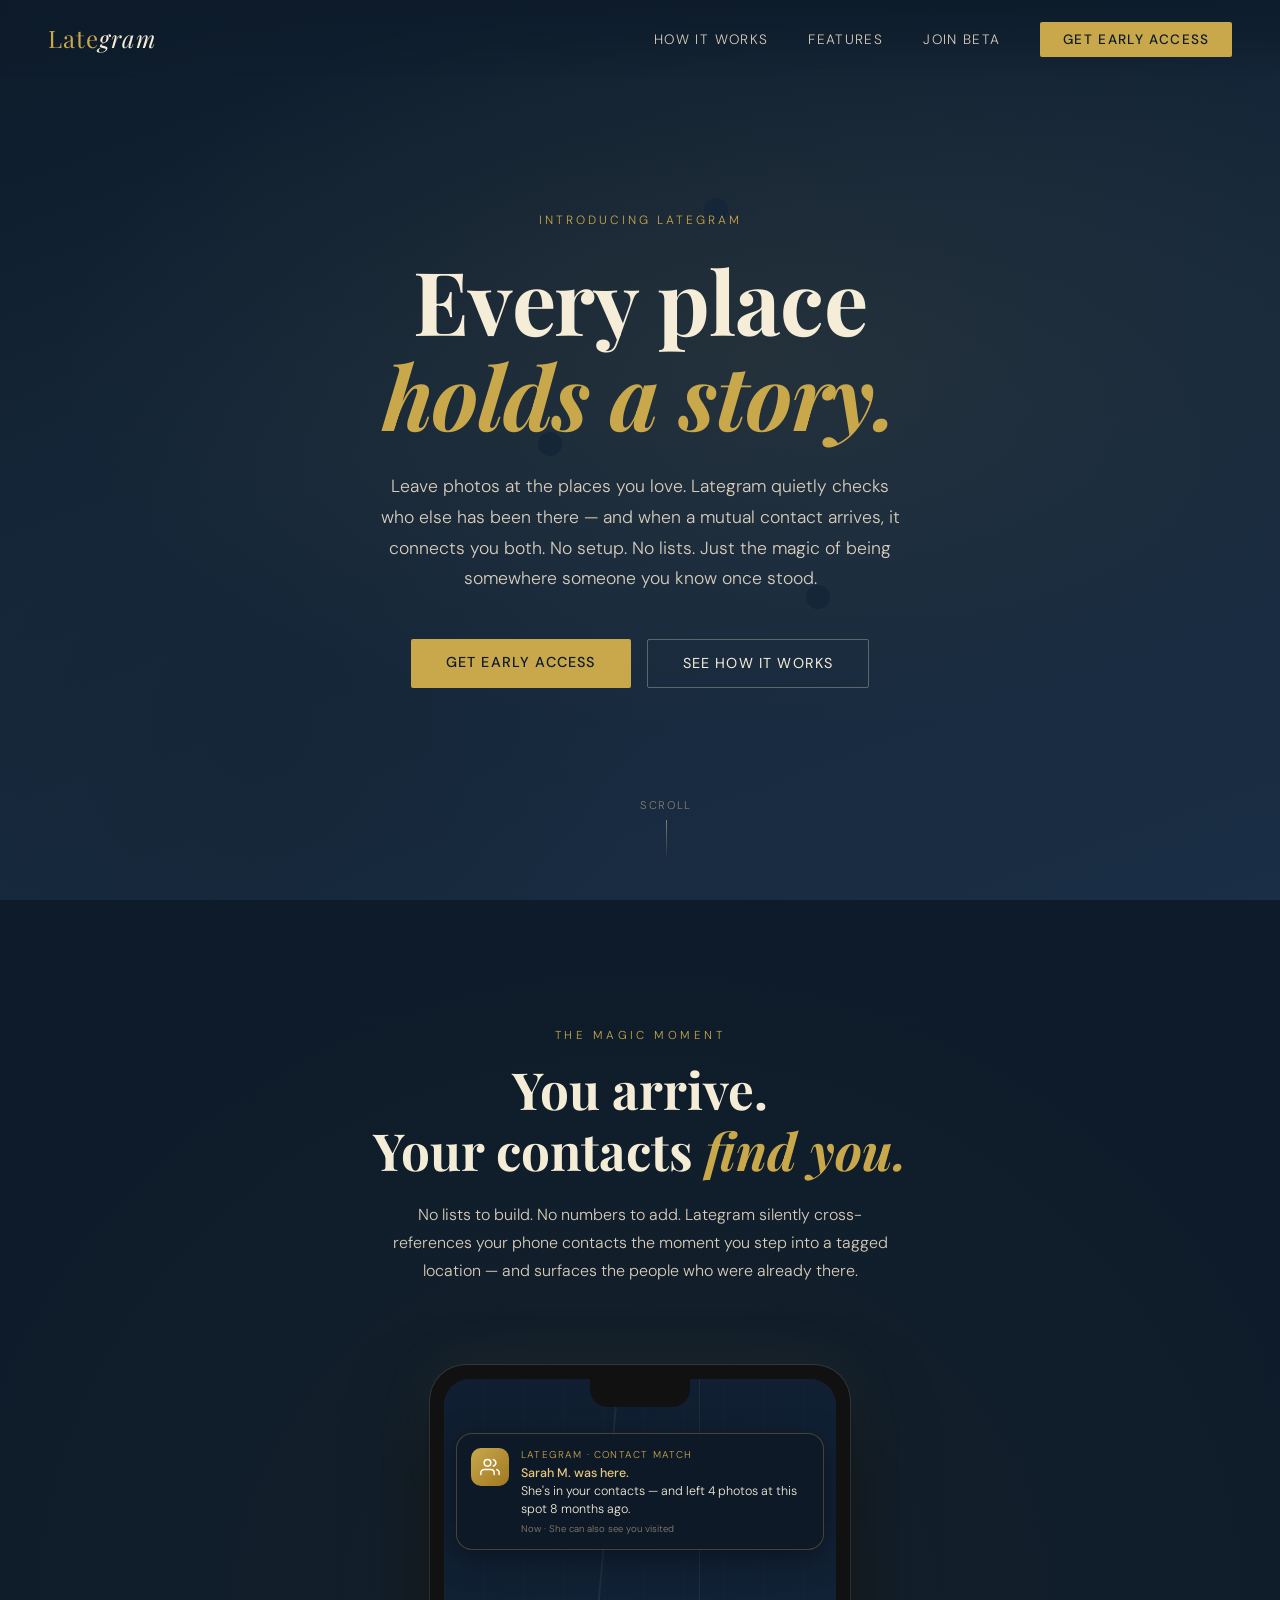
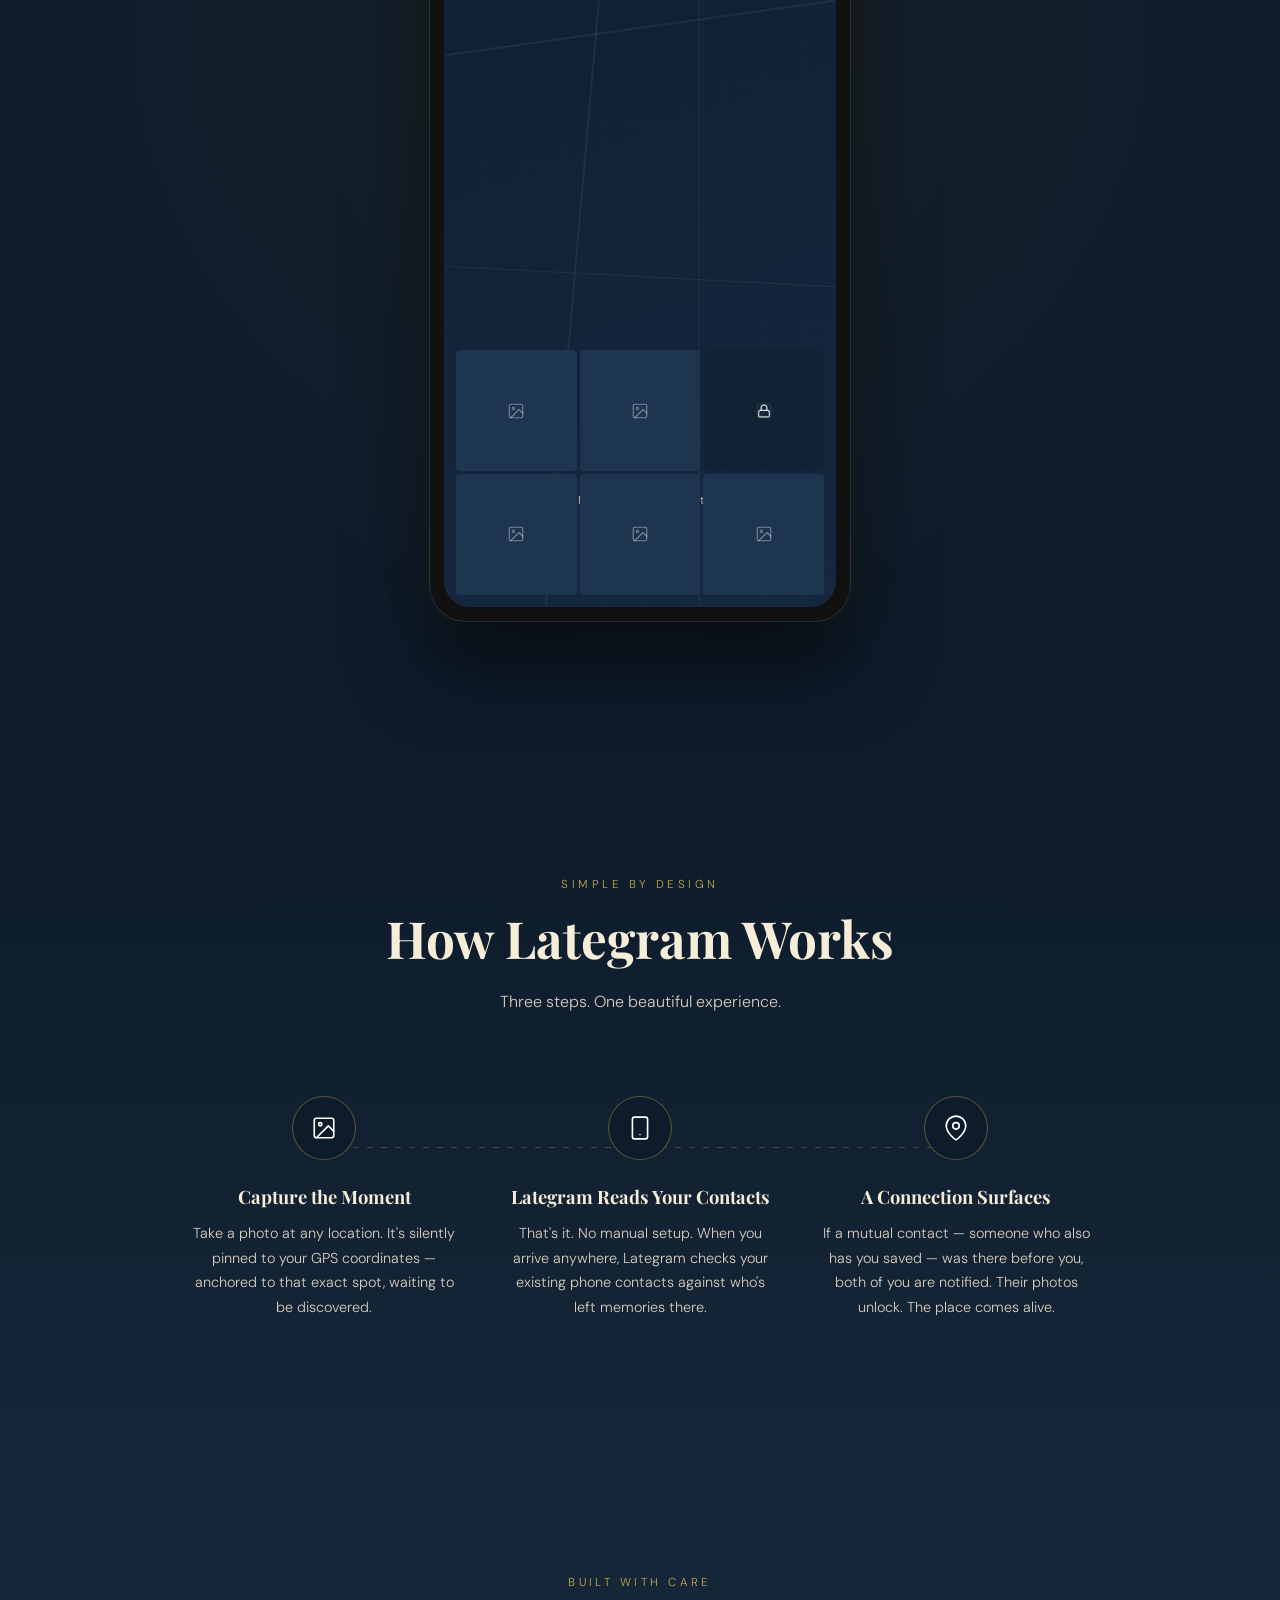
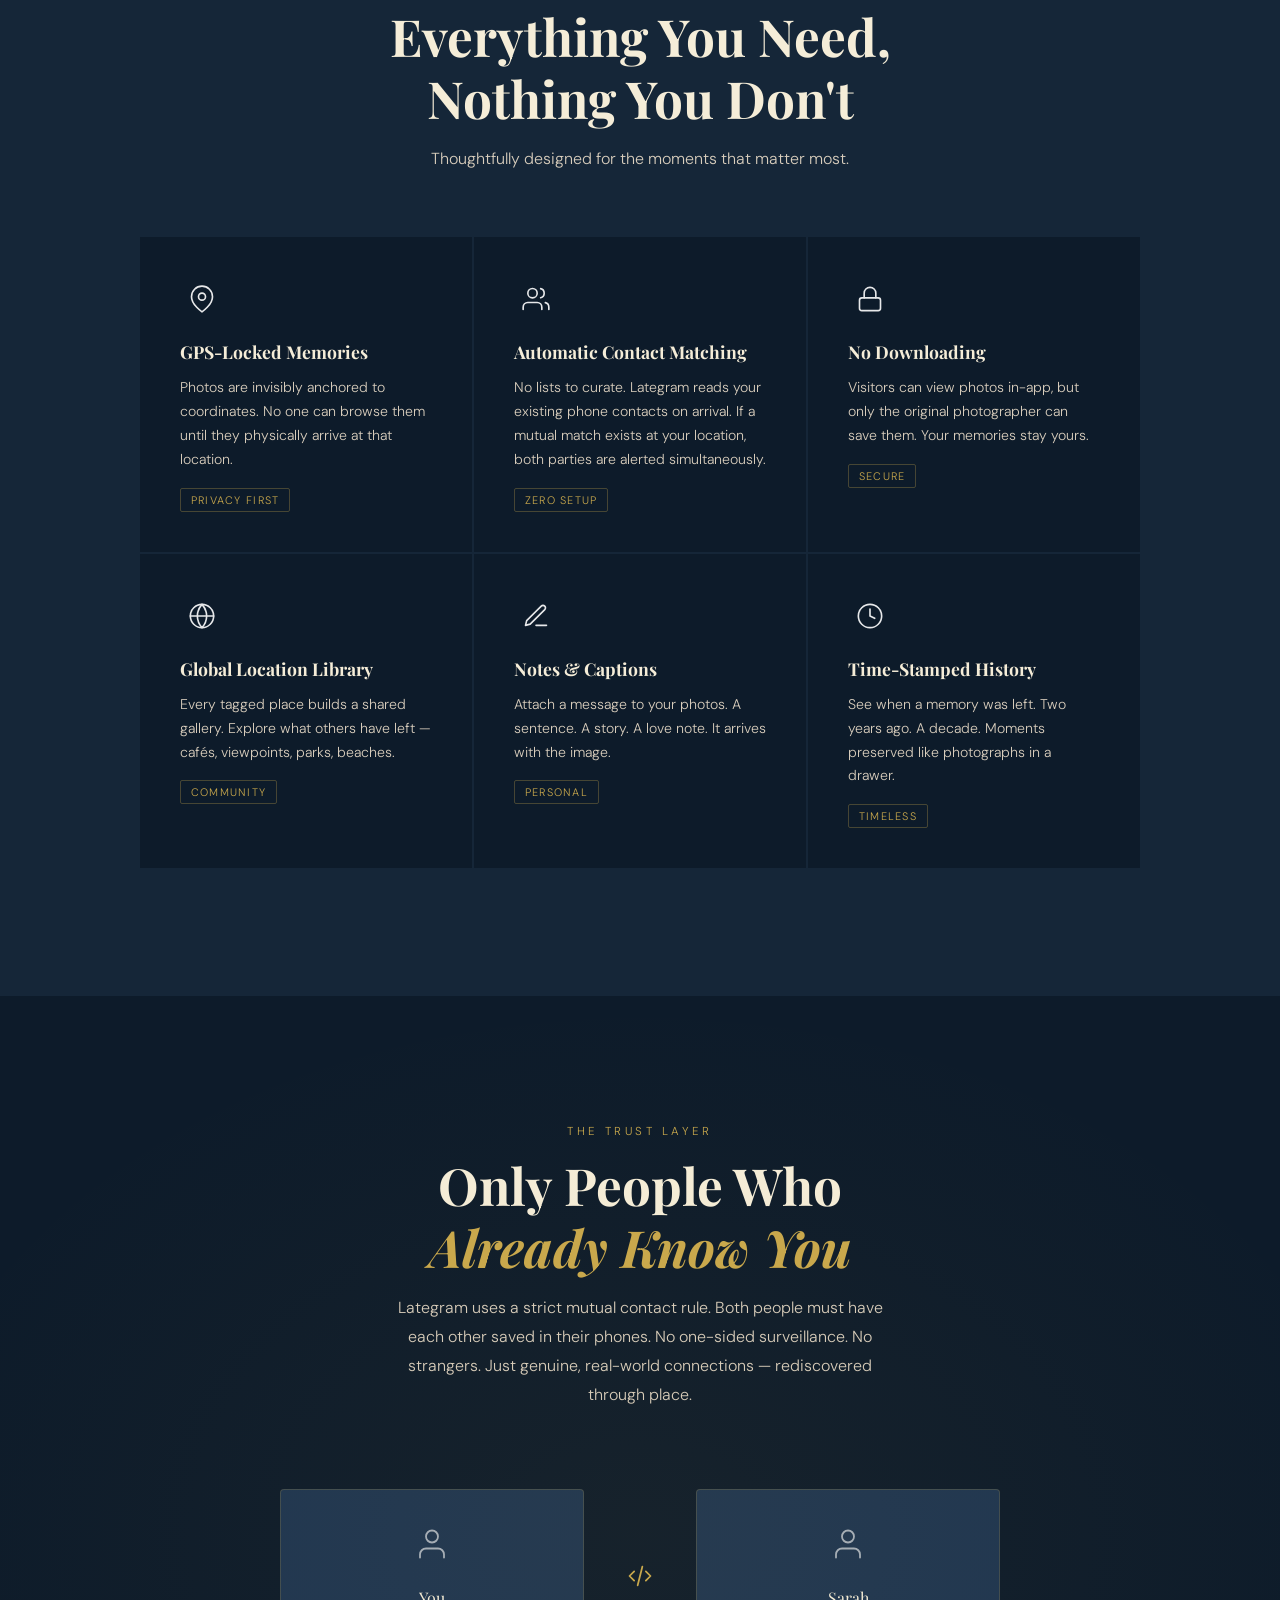
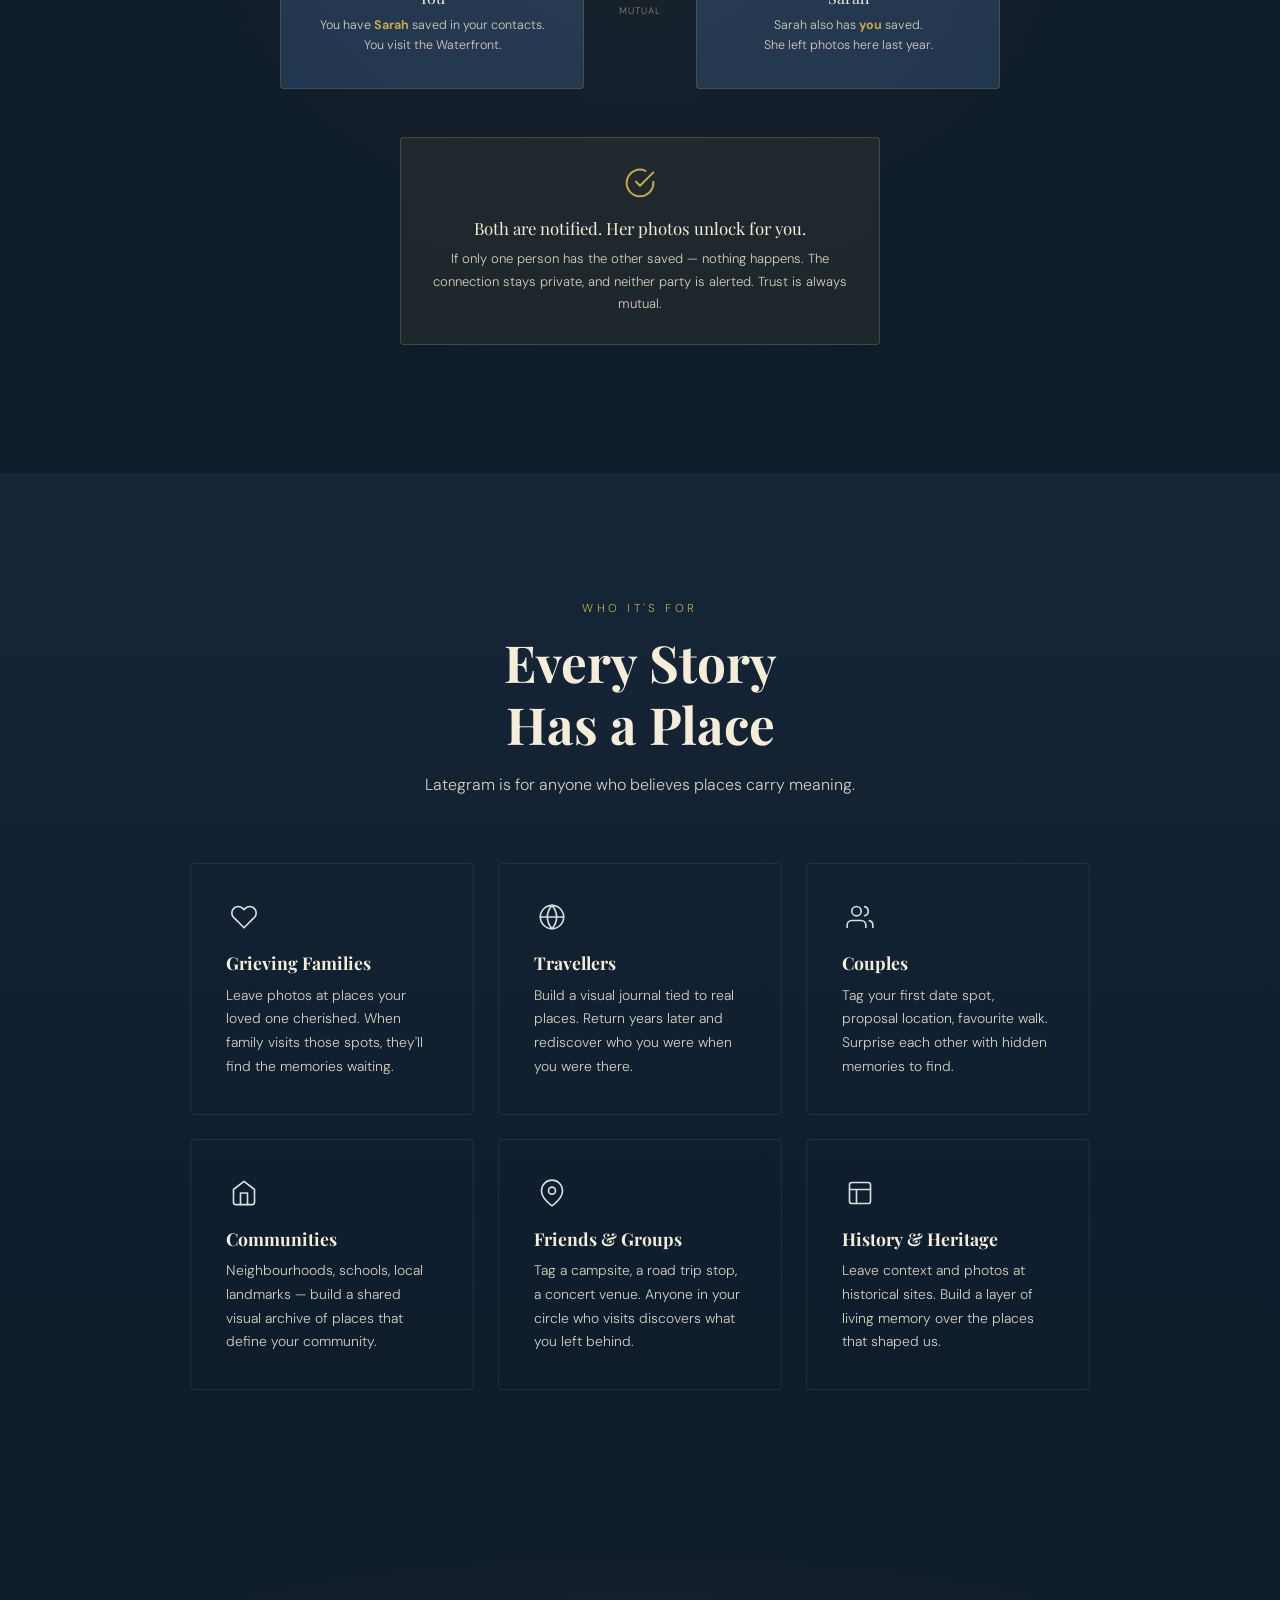
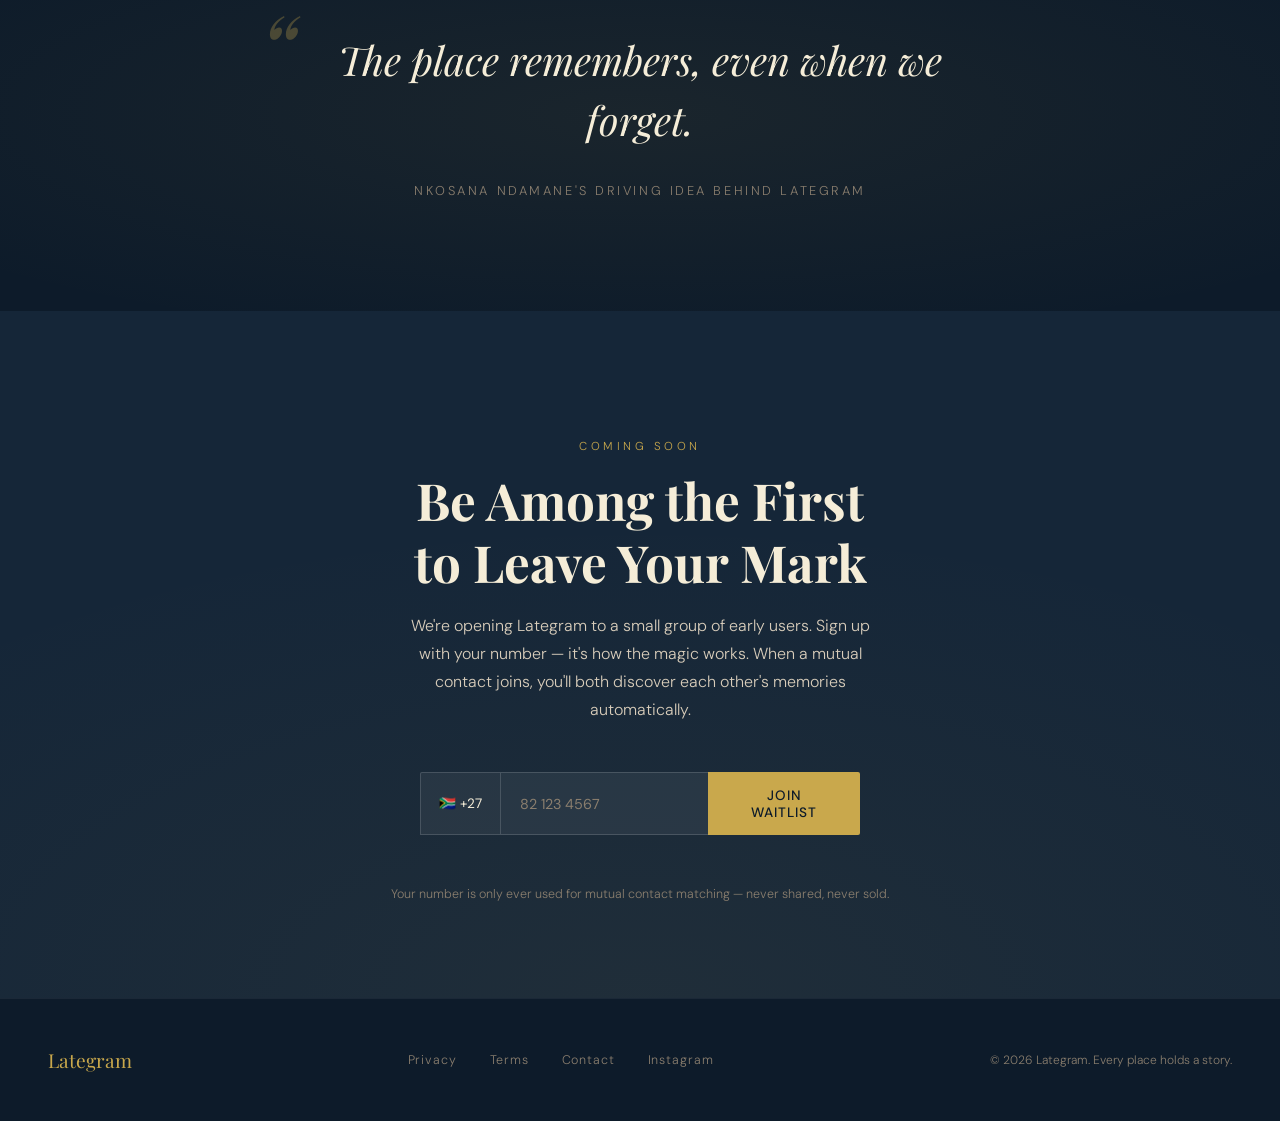
==== commit e9601f5f: "Added cellphone validation" ====
--- a/index.html
+++ b/index.html
@@ -976,9 +976,47 @@
     We're opening Lategram to a small group of early users. Sign up with your number — it's how the magic works. When a mutual contact joins, you'll both discover each other's memories automatically.
   </p>
   <div class="waitlist-form">
-    <input type="tel" placeholder="+27 your number" />
-    <button onclick="handleWaitlist(this)">Join Waitlist</button>
+    <select id="country-code" style="
+      background: rgba(255,255,255,0.06);
+      border: 1px solid rgba(255,255,255,0.15);
+      border-right: none;
+      padding: 0.9rem 0.6rem;
+      color: var(--cream);
+      font-family: 'DM Sans', sans-serif;
+      font-size: 0.85rem;
+      border-radius: 2px 0 0 0;
+      outline: none;
+      cursor: pointer;
+      appearance: none;
+      -webkit-appearance: none;
+      min-width: 80px;
+      text-align: center;
+    ">
+      <option value="+27">🇿🇦 +27</option>
+      <option value="+1">🇺🇸 +1</option>
+      <option value="+44">🇬🇧 +44</option>
+      <option value="+61">🇦🇺 +61</option>
+      <option value="+64">🇳🇿 +64</option>
+      <option value="+91">🇮🇳 +91</option>
+      <option value="+234">🇳🇬 +234</option>
+      <option value="+254">🇰🇪 +254</option>
+      <option value="+263">🇿🇼 +263</option>
+      <option value="+267">🇧🇼 +267</option>
+      <option value="+260">🇿🇲 +260</option>
+      <option value="+258">🇲🇿 +258</option>
+      <option value="+249">🇸🇩 +249</option>
+      <option value="+20">🇪🇬 +20</option>
+      <option value="+212">🇲🇦 +212</option>
+      <option value="+33">🇫🇷 +33</option>
+      <option value="+49">🇩🇪 +49</option>
+      <option value="+31">🇳🇱 +31</option>
+      <option value="+55">🇧🇷 +55</option>
+      <option value="+86">🇨🇳 +86</option>
+    </select>
+    <input type="tel" id="waitlist-input" placeholder="82 123 4567" style="border-radius: 0;" />
+    <button onclick="handleWaitlist(this)" style="border-radius: 0 2px 2px 0;">Join Waitlist</button>
   </div>
+  <p id="waitlist-error" style="font-size:0.78rem; color:#C84B31; margin-top:0.6rem; min-height:1.2rem; position:relative; z-index:1;"></p>
   <p class="waitlist-note">Your number is only ever used for mutual contact matching — never shared, never sold.</p>
 </section>
 
@@ -995,24 +1033,101 @@
 </footer>
 
 <script>
-  function handleWaitlist(btn) {
-    const input = btn.previousElementSibling;
-    if (!input.value.trim()) {
+  async function handleWaitlist(btn) {
+    const input = document.getElementById('waitlist-input');
+    const countryCode = document.getElementById('country-code').value;
+    const errorEl = document.getElementById('waitlist-error');
+    const raw = input.value.trim();
+
+    // Clear previous error
+    errorEl.textContent = '';
+    input.style.borderColor = '';
+
+    // Strip spaces, dashes, parentheses
+    const cleaned = raw.replace(/[\s\-().]/g, '');
+
+    // Must not be empty
+    if (!cleaned) {
+      errorEl.textContent = 'Please enter your phone number.';
       input.style.borderColor = 'rgba(200,75,49,0.6)';
-      input.placeholder = 'Please enter your number';
-      setTimeout(() => {
-        input.style.borderColor = '';
-        input.placeholder = 'Your phone number';
-      }, 2000);
       return;
     }
-    btn.textContent = '✓ You\'re on the list!';
-    btn.style.background = '#2a6e4a';
-    btn.style.color = '#fff';
-    input.value = '';
-    input.placeholder = 'Thank you 💛';
-    input.disabled = true;
+
+    // Must only contain digits (and optionally a leading 0)
+    if (!/^[0-9]+$/.test(cleaned)) {
+      errorEl.textContent = 'Phone number should contain digits only — no letters or symbols.';
+      input.style.borderColor = 'rgba(200,75,49,0.6)';
+      return;
+    }
+
+    // Strip leading 0 if present (e.g. 0821234567 → 821234567)
+    const stripped = cleaned.startsWith('0') ? cleaned.slice(1) : cleaned;
+
+    // Digit length rules per country code
+    const lengthRules = {
+      '+27':  9,   // SA: 9 digits after country code
+      '+1':   10,  // US/CA
+      '+44':  10,  // UK
+      '+61':  9,   // AU
+      '+64':  9,   // NZ
+      '+91':  10,  // IN
+      '+234': 10,  // NG
+      '+254': 9,   // KE
+      '+263': 9,   // ZW
+      '+267': 8,   // BW
+      '+260': 9,   // ZM
+      '+258': 9,   // MZ
+      '+249': 9,   // SD
+      '+20':  10,  // EG
+      '+212': 9,   // MA
+      '+33':  9,   // FR
+      '+49':  10,  // DE
+      '+31':  9,   // NL
+      '+55':  11,  // BR
+      '+86':  11,  // CN
+    };
+
+    const expectedLength = lengthRules[countryCode];
+    if (expectedLength && stripped.length !== expectedLength) {
+      errorEl.textContent = `A ${countryCode} number should have ${expectedLength} digits after the country code. You entered ${stripped.length}.`;
+      input.style.borderColor = 'rgba(200,75,49,0.6)';
+      return;
+    }
+
+    // Build full international number
+    const fullNumber = `${countryCode}${stripped}`;
+
+    // Submit
+    btn.textContent = 'Submitting...';
     btn.disabled = true;
+
+    try {
+      const response = await fetch('https://formspree.io/f/xqeypgna', {
+        method: 'POST',
+        headers: { 'Content-Type': 'application/json', 'Accept': 'application/json' },
+        body: JSON.stringify({ phone: fullNumber })
+      });
+
+      if (response.ok) {
+        btn.textContent = "✓ You're on the list!";
+        btn.style.background = '#2a6e4a';
+        btn.style.color = '#fff';
+        input.value = '';
+        input.placeholder = 'Thank you 💛';
+        input.disabled = true;
+        document.getElementById('country-code').disabled = true;
+        errorEl.style.color = '#2a6e4a';
+        errorEl.textContent = `We'll be in touch on ${fullNumber}`;
+      } else {
+        btn.textContent = 'Try again';
+        btn.disabled = false;
+        errorEl.textContent = 'Something went wrong — please try again.';
+      }
+    } catch (err) {
+      btn.textContent = 'Try again';
+      btn.disabled = false;
+      errorEl.textContent = 'Connection error — please check your internet and try again.';
+    }
   }
 
   // Scroll reveal
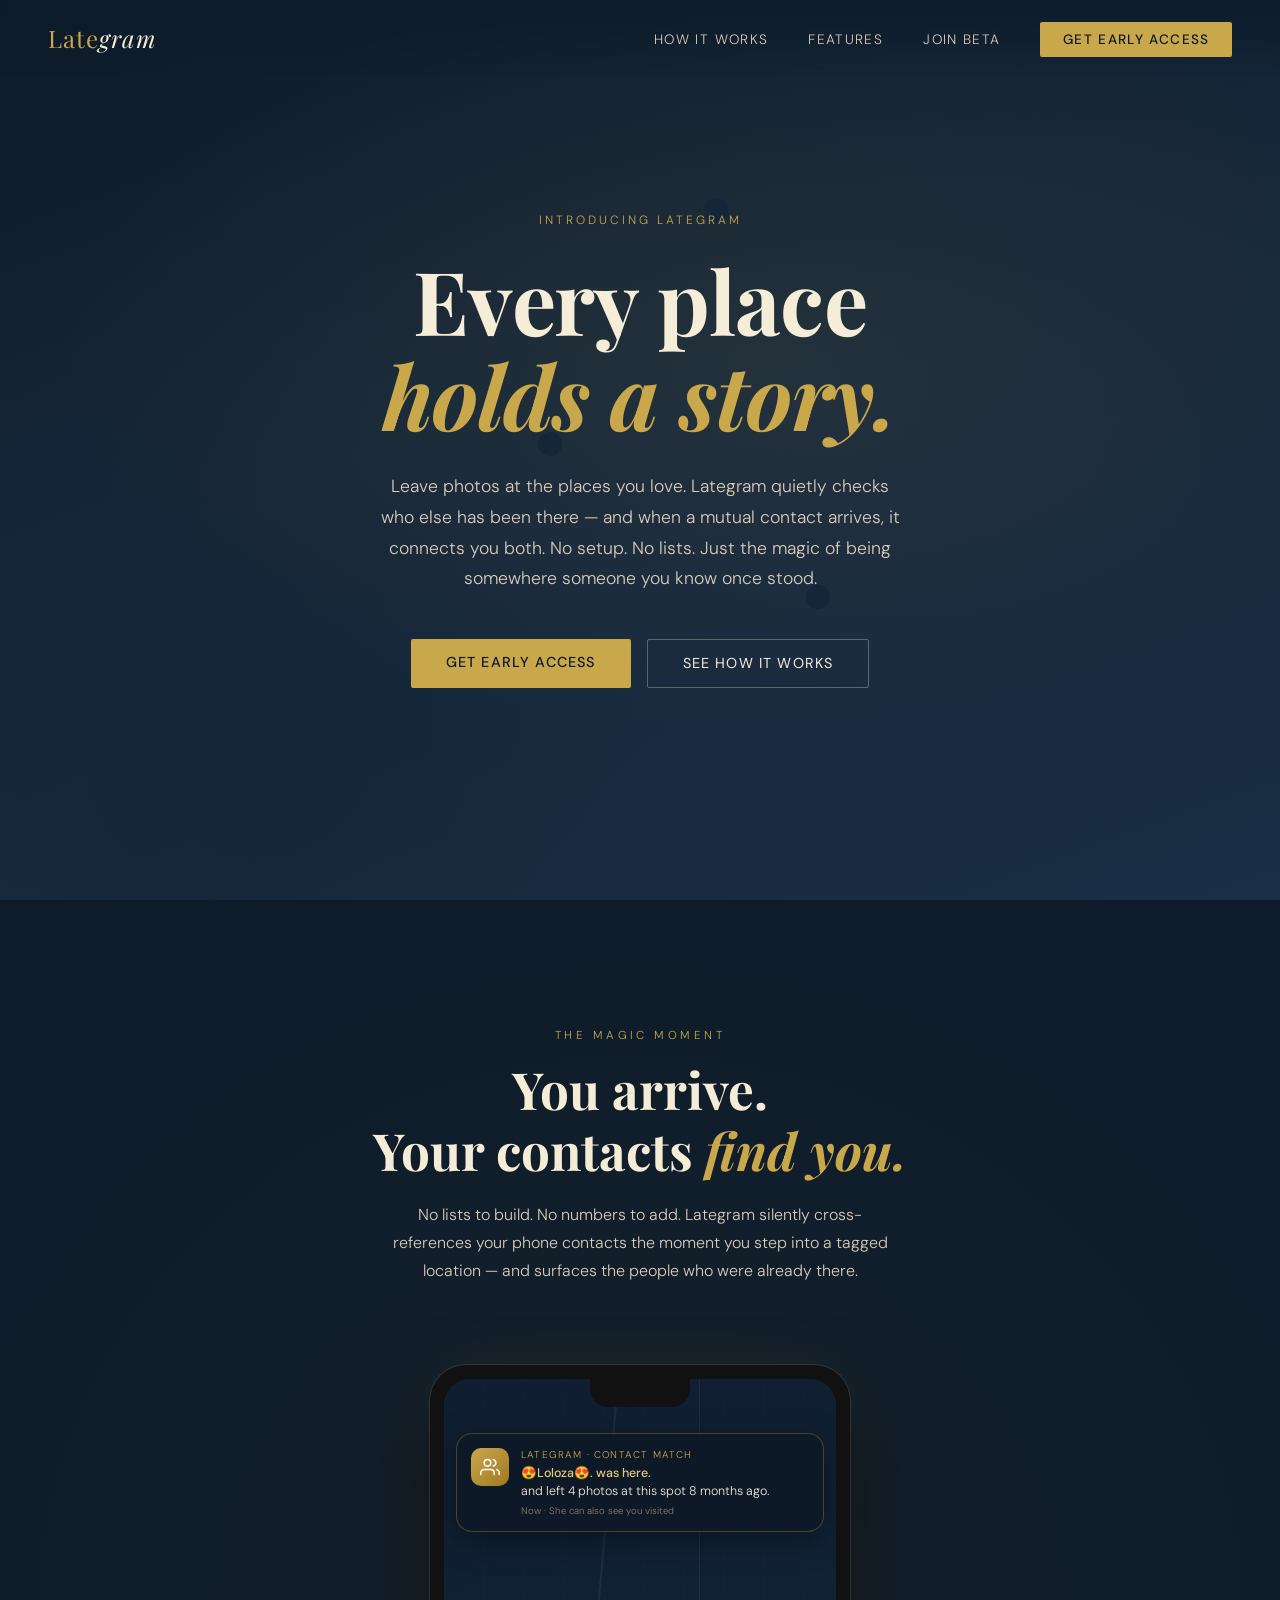
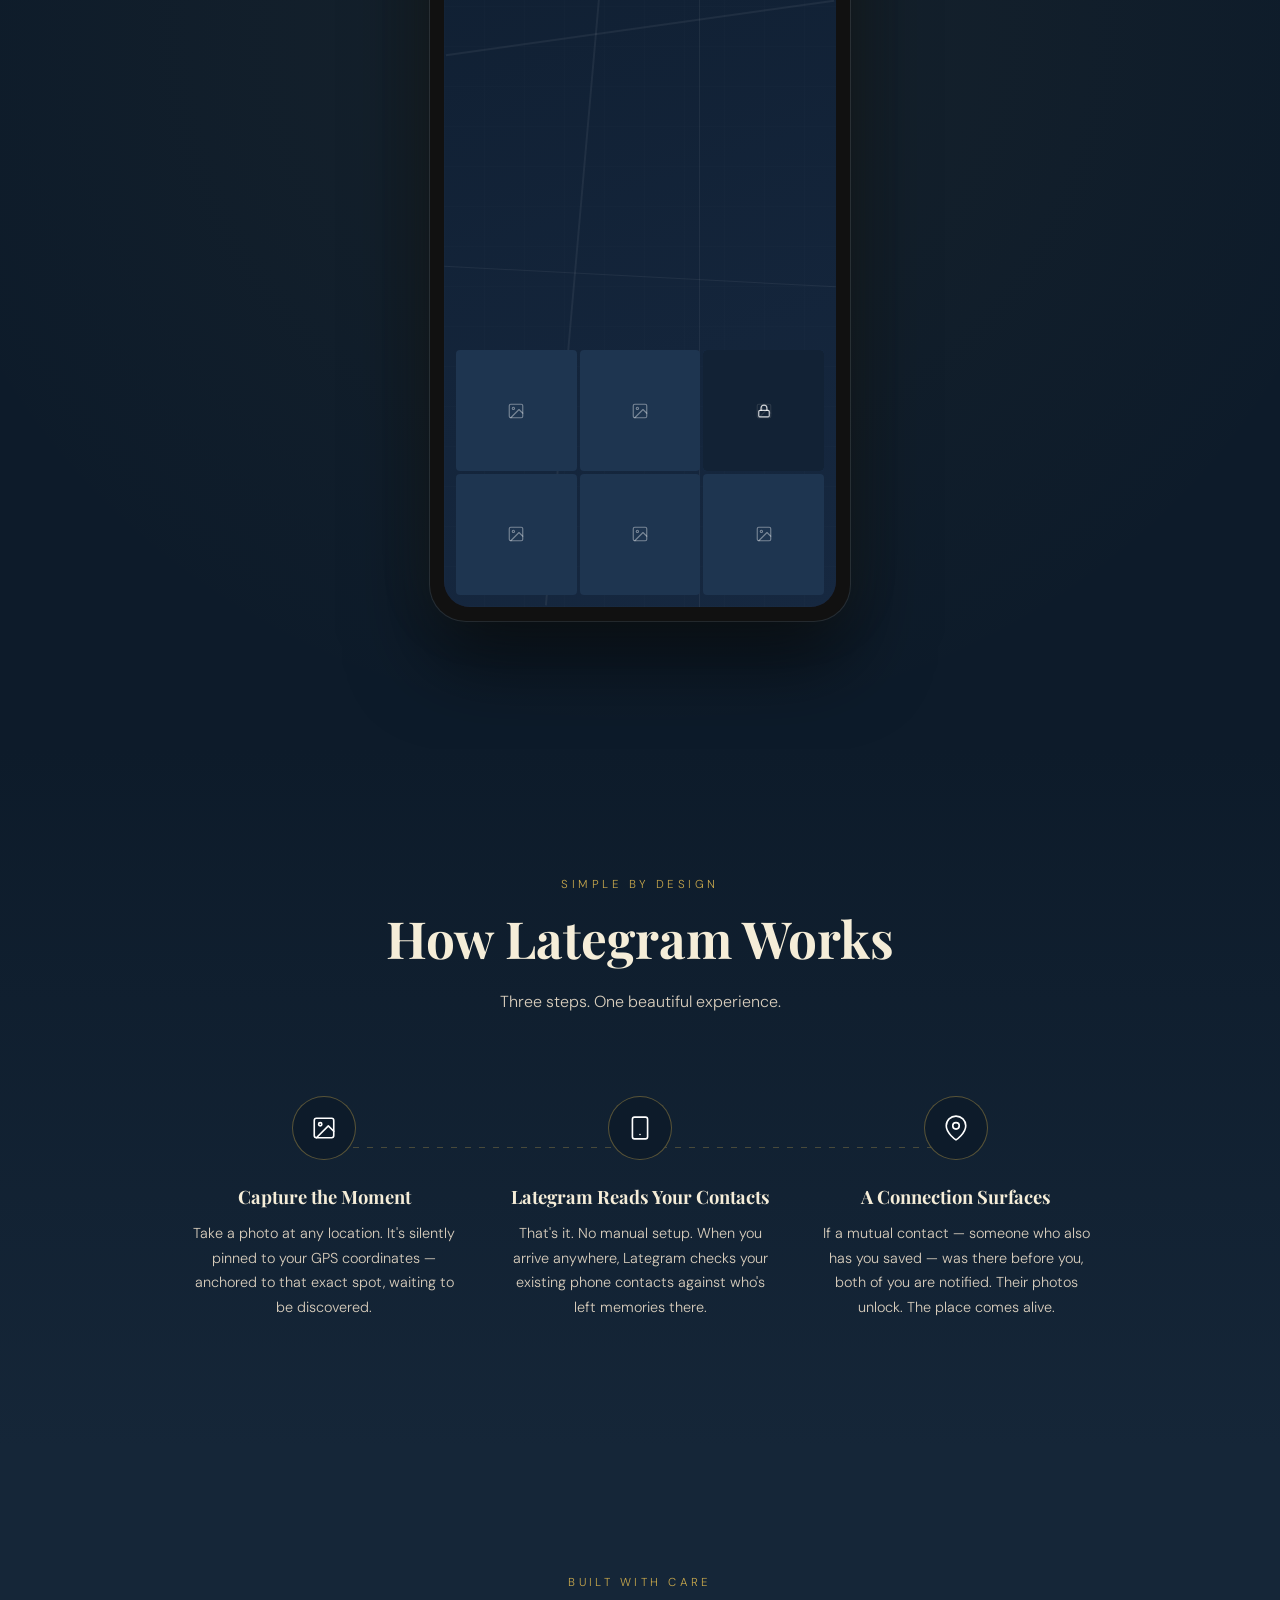
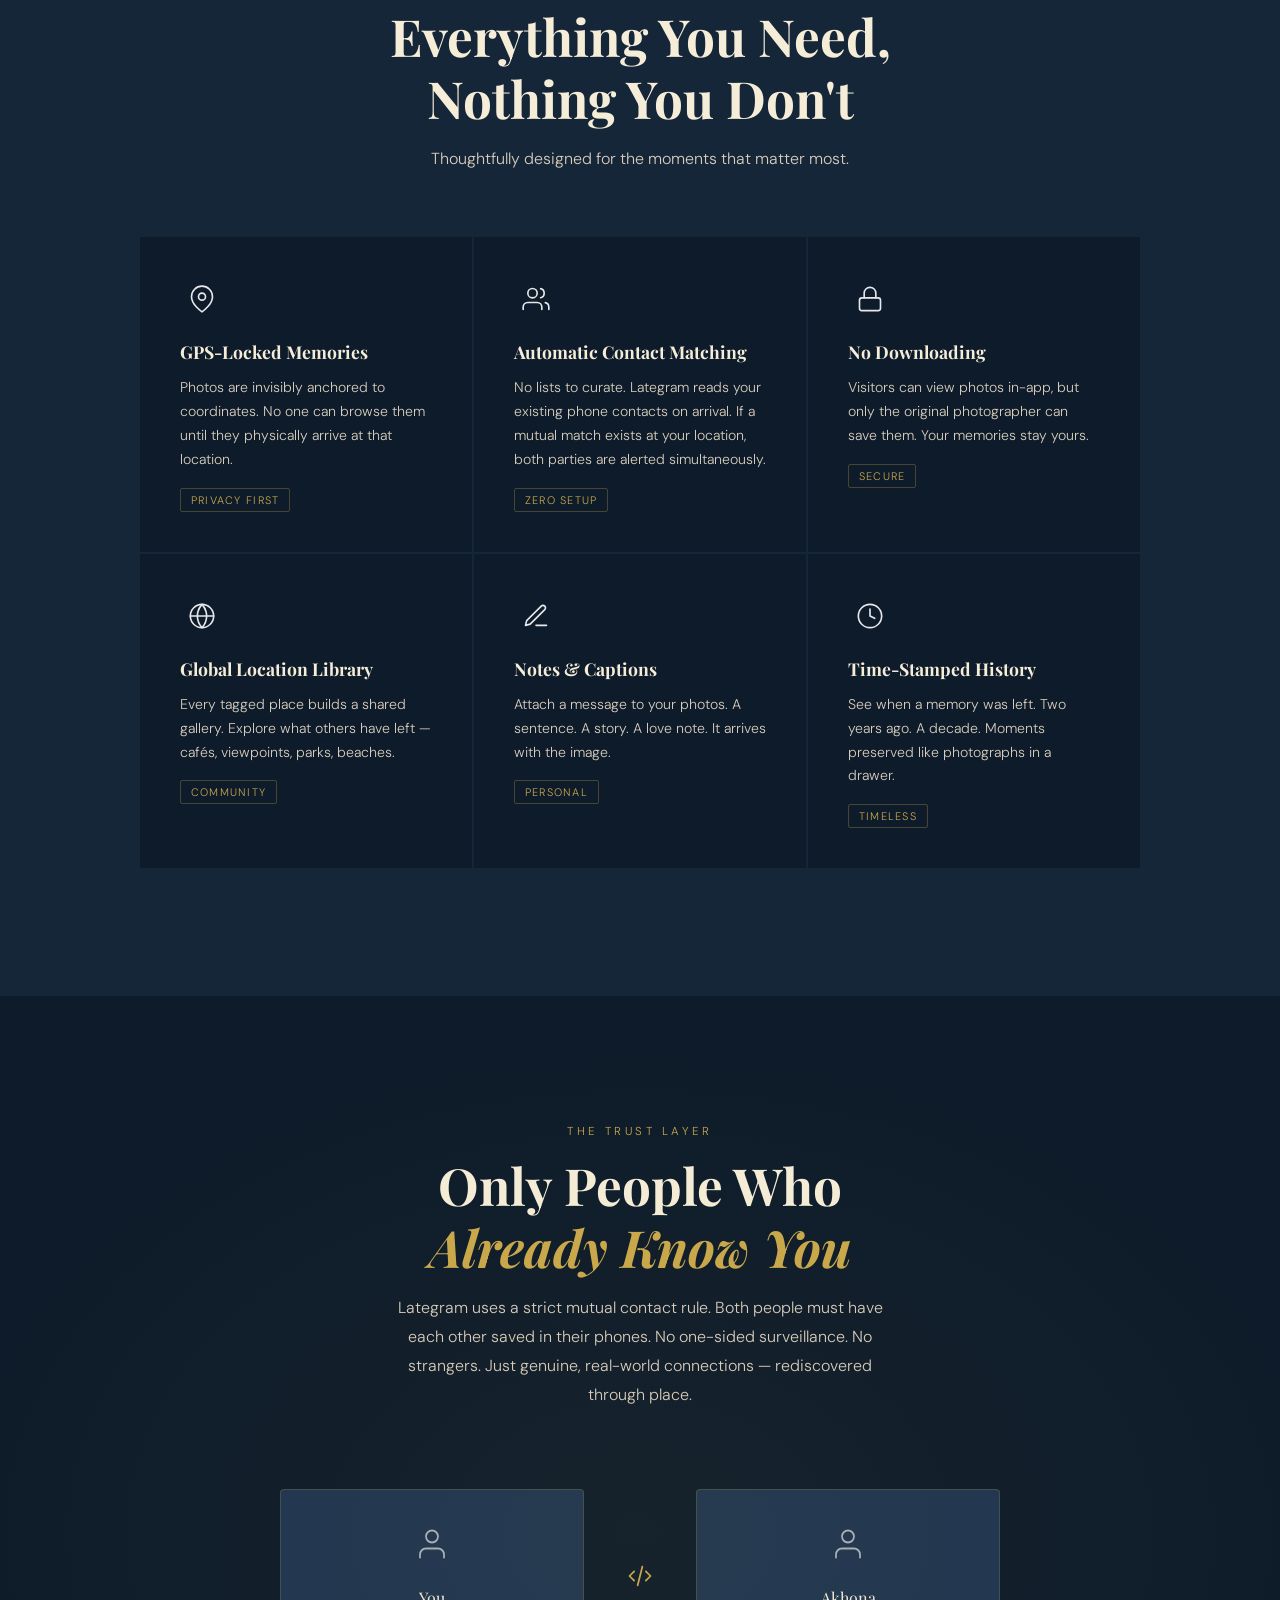
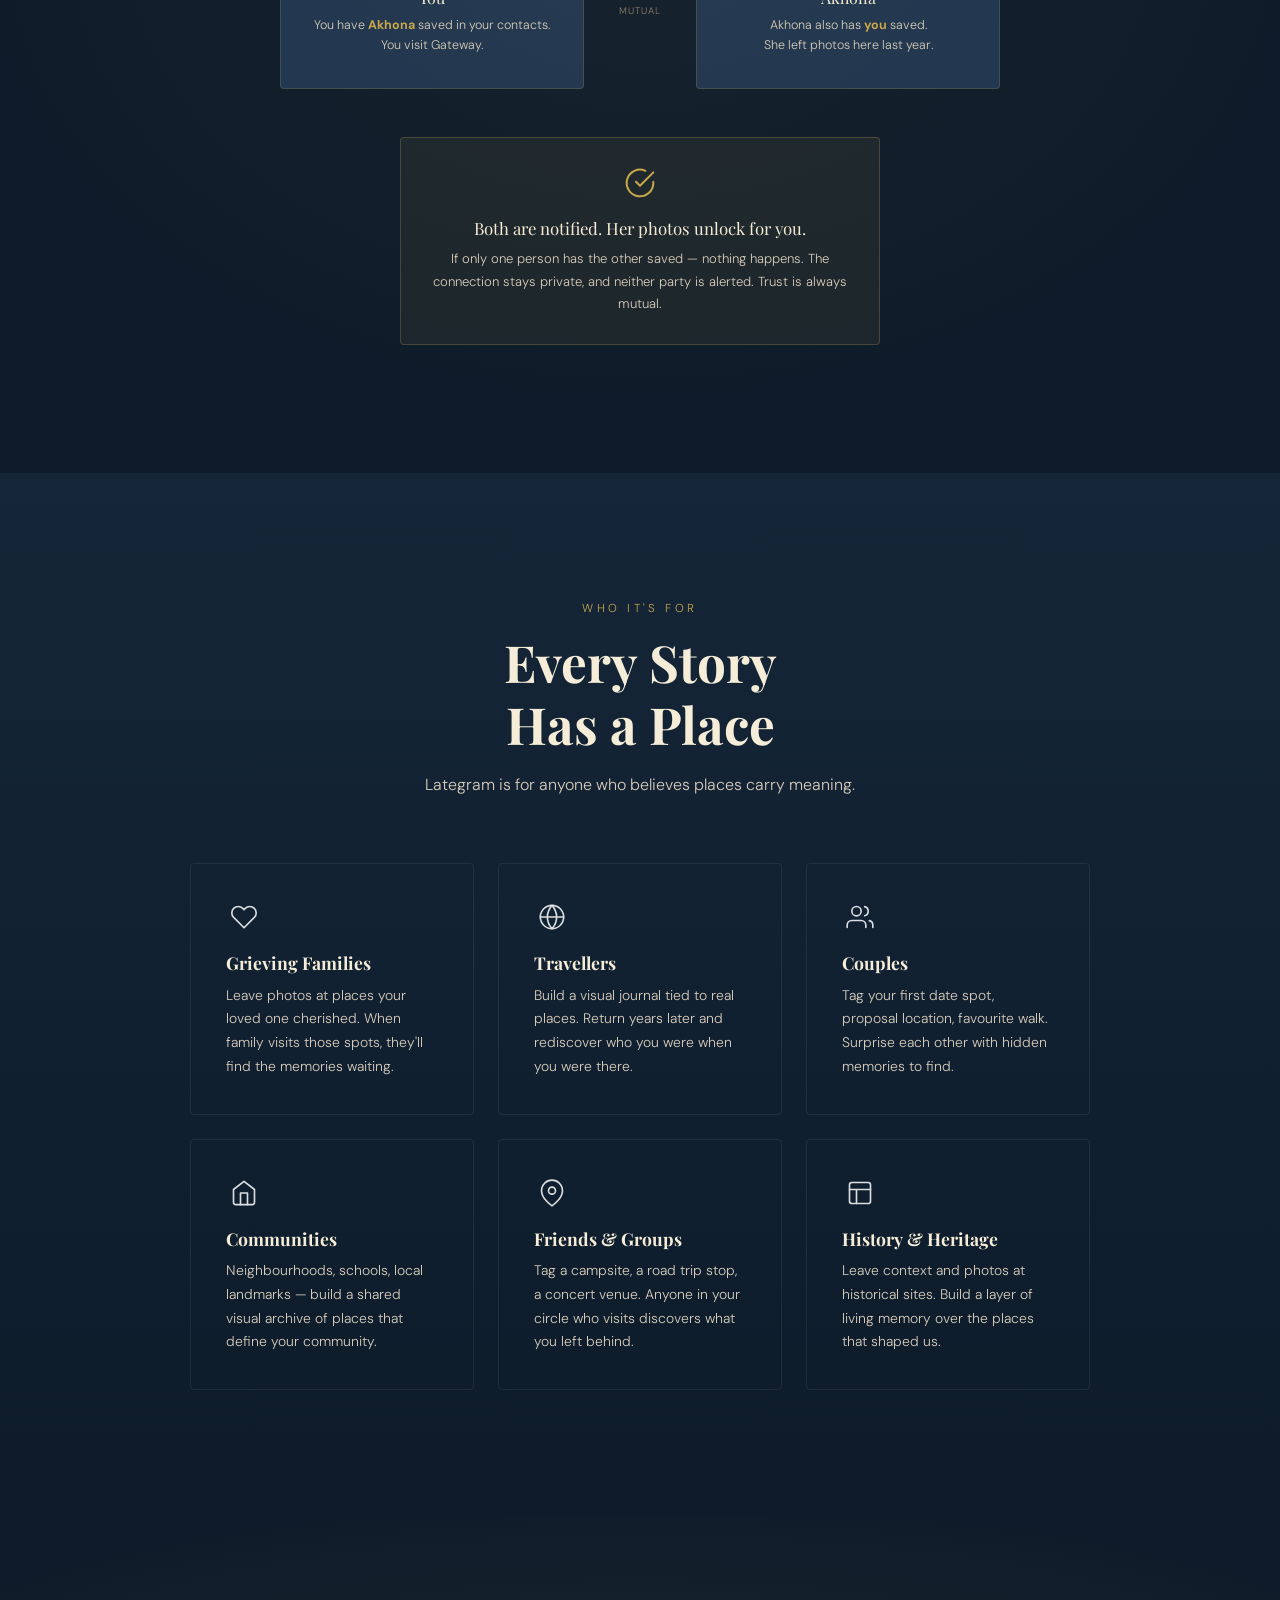
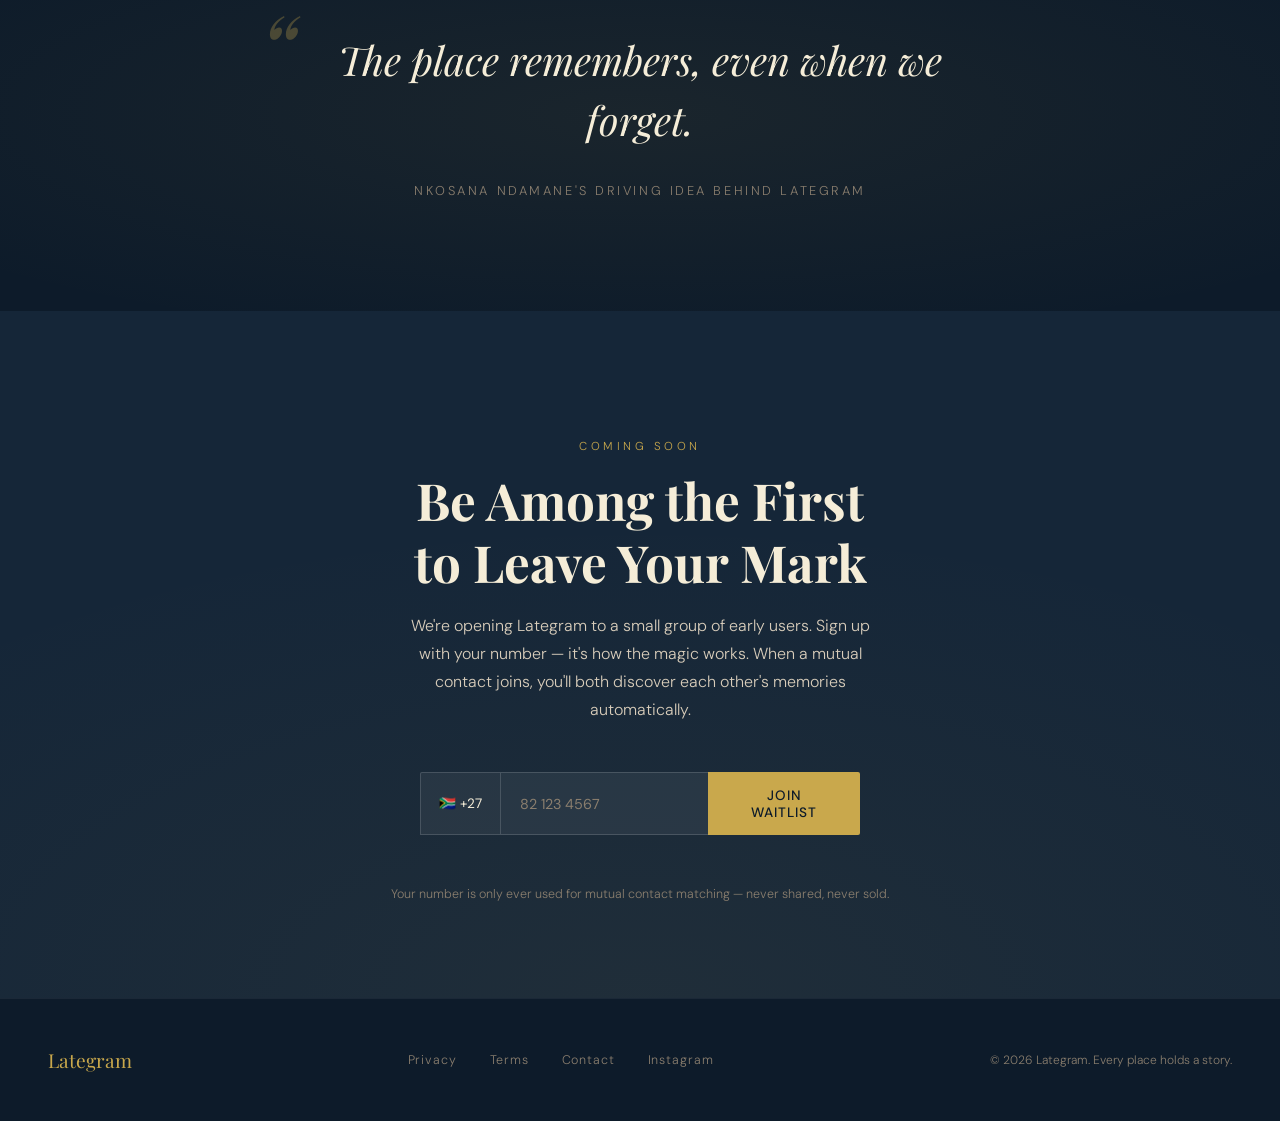
==== commit eb5f3b3b: "Personalisation" ====
--- a/index.html
+++ b/index.html
@@ -754,11 +754,6 @@
       <a href="#how" class="btn-ghost">See How It Works</a>
     </div>
   </div>
-
-  <div class="scroll-hint">
-    Scroll
-    <div class="scroll-line"></div>
-  </div>
 </section>
 
 <!-- NOTIFICATION DEMO -->
@@ -786,14 +781,13 @@
           <div class="toast-body">
             <div class="toast-app">Lategram · Contact Match</div>
             <div class="toast-msg">
-              <strong>Sarah M. was here.</strong><br>
-              She's in your contacts — and left 4 photos at this spot 8 months ago.
+              <strong>😍Loloza😍. was here.</strong><br>
+              and left 4 photos at this spot 8 months ago.
             </div>
             <div class="toast-time">Now · She can also see you visited</div>
           </div>
         </div>
 
-        <div class="pp-label"><svg width="12" height="12" viewBox="0 0 24 24" fill="none" stroke="currentColor" stroke-width="2" stroke-linecap="round" stroke-linejoin="round" style="display:inline;vertical-align:middle;margin-right:4px"><rect x="3" y="3" width="18" height="18" rx="2"/><circle cx="8.5" cy="8.5" r="1.5"/><path d="M21 15l-5-5L5 21"/></svg> Memories at this location</div>
         <div class="phone-photos">
           <div class="pp"><svg width="18" height="18" viewBox="0 0 24 24" fill="none" stroke="rgba(255,255,255,0.4)" stroke-width="1.5" stroke-linecap="round" stroke-linejoin="round"><rect x="3" y="3" width="18" height="18" rx="2"/><circle cx="8.5" cy="8.5" r="1.5"/><path d="M21 15l-5-5L5 21"/></svg></div>
           <div class="pp"><svg width="18" height="18" viewBox="0 0 24 24" fill="none" stroke="rgba(255,255,255,0.4)" stroke-width="1.5" stroke-linecap="round" stroke-linejoin="round"><rect x="3" y="3" width="18" height="18" rx="2"/><circle cx="8.5" cy="8.5" r="1.5"/><path d="M21 15l-5-5L5 21"/></svg></div>
@@ -894,7 +888,7 @@
     <div style="background:var(--navy-light);border:1px solid rgba(201,168,76,0.2);border-radius:4px;padding:2rem;text-align:center;">
       <div style="font-size:2.5rem;margin-bottom:0.8rem;"><svg width="36" height="36" viewBox="0 0 24 24" fill="none" stroke="rgba(255,255,255,0.6)" stroke-width="1.2" stroke-linecap="round" stroke-linejoin="round"><path d="M20 21v-2a4 4 0 0 0-4-4H8a4 4 0 0 0-4 4v2"/><circle cx="12" cy="7" r="4"/></svg></div>
       <div style="font-family:'Playfair Display',serif;font-size:1rem;margin-bottom:0.5rem;">You</div>
-      <div style="font-size:0.78rem;color:var(--cream-dim);line-height:1.6;">You have <strong style="color:var(--gold);">Sarah</strong> saved in your contacts.<br>You visit the Waterfront.</div>
+      <div style="font-size:0.78rem;color:var(--cream-dim);line-height:1.6;">You have <strong style="color:var(--gold);">Akhona</strong> saved in your contacts.<br>You visit Gateway.</div>
     </div>
 
     <!-- Arrow / mutual indicator -->
@@ -906,8 +900,8 @@
     <!-- Person B -->
     <div style="background:var(--navy-light);border:1px solid rgba(201,168,76,0.2);border-radius:4px;padding:2rem;text-align:center;">
       <div style="font-size:2.5rem;margin-bottom:0.8rem;"><svg width="36" height="36" viewBox="0 0 24 24" fill="none" stroke="rgba(255,255,255,0.6)" stroke-width="1.2" stroke-linecap="round" stroke-linejoin="round"><path d="M20 21v-2a4 4 0 0 0-4-4H8a4 4 0 0 0-4 4v2"/><circle cx="12" cy="7" r="4"/></svg></div>
-      <div style="font-family:'Playfair Display',serif;font-size:1rem;margin-bottom:0.5rem;">Sarah</div>
-      <div style="font-size:0.78rem;color:var(--cream-dim);line-height:1.6;">Sarah also has <strong style="color:var(--gold);">you</strong> saved.<br>She left photos here last year.</div>
+      <div style="font-family:'Playfair Display',serif;font-size:1rem;margin-bottom:0.5rem;">Akhona</div>
+      <div style="font-size:0.78rem;color:var(--cream-dim);line-height:1.6;">Akhona also has <strong style="color:var(--gold);">you</strong> saved.<br>She left photos here last year.</div>
     </div>
   </div>
 
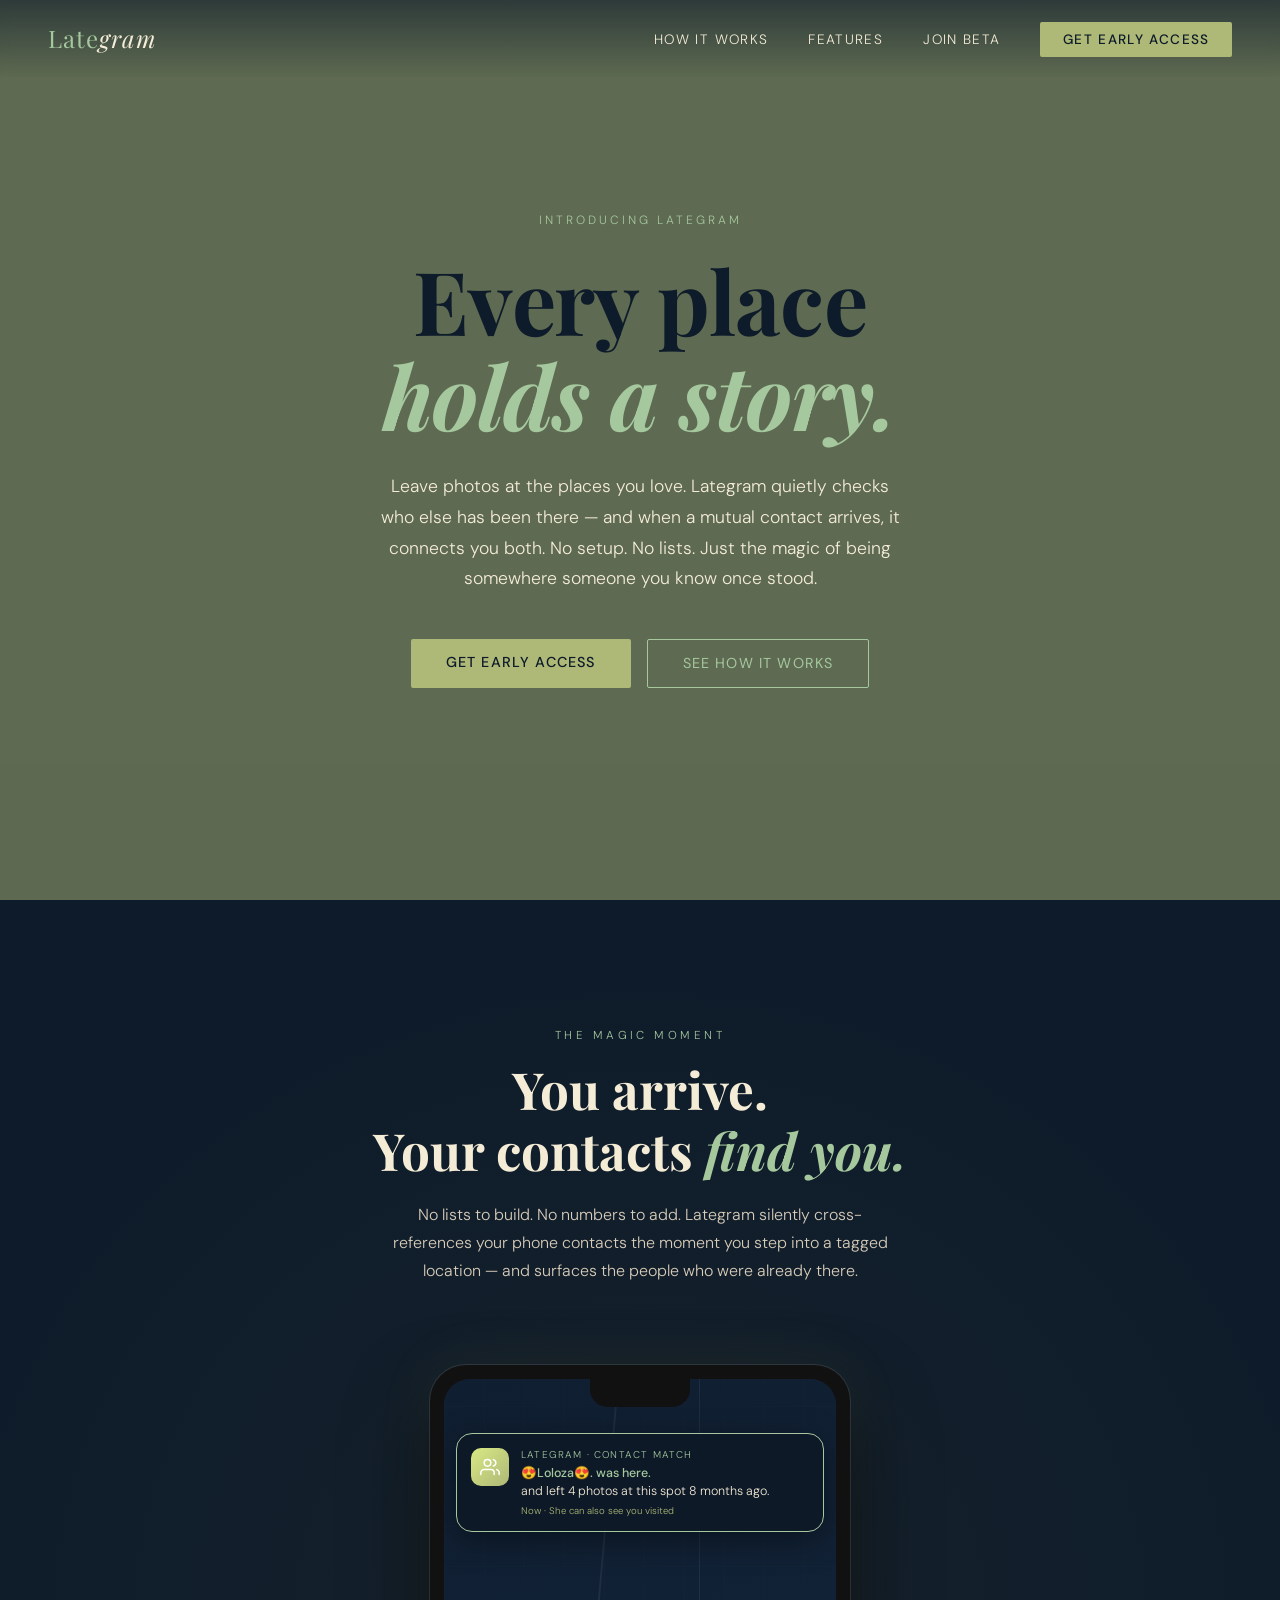
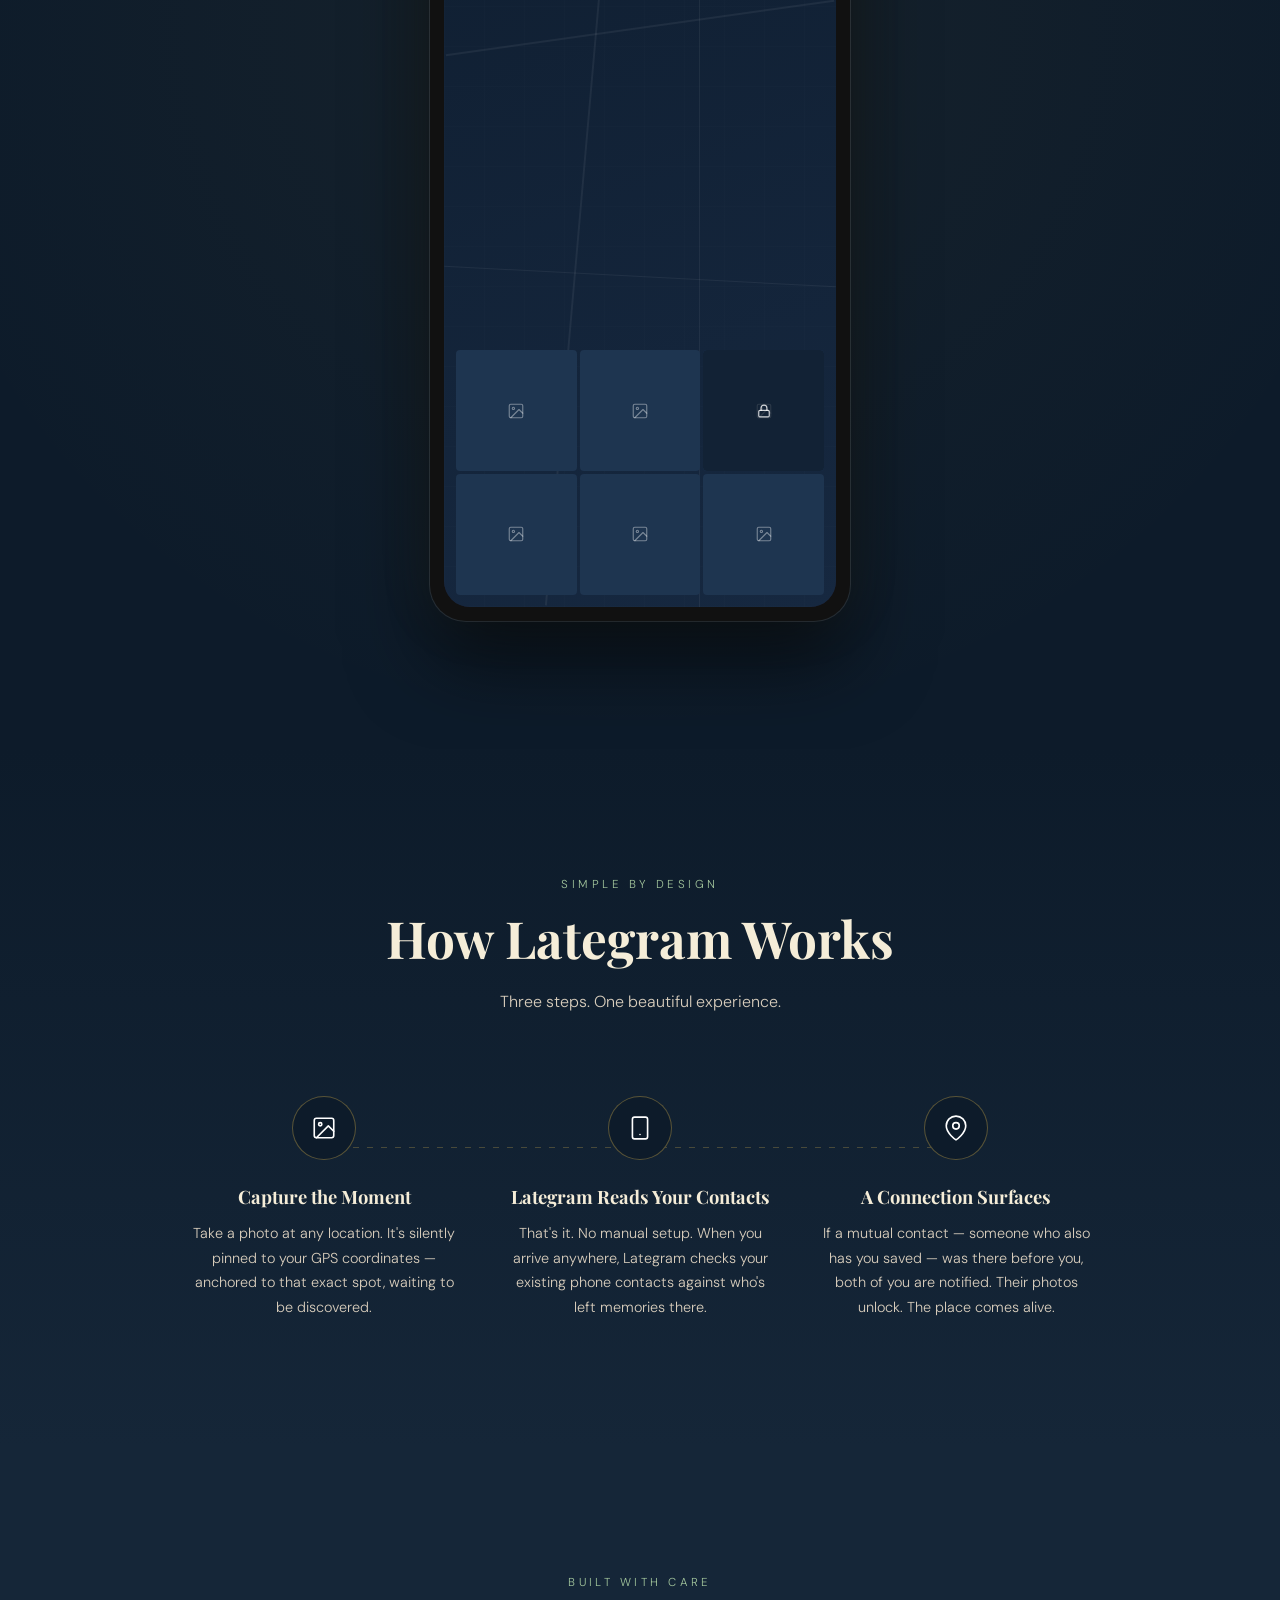
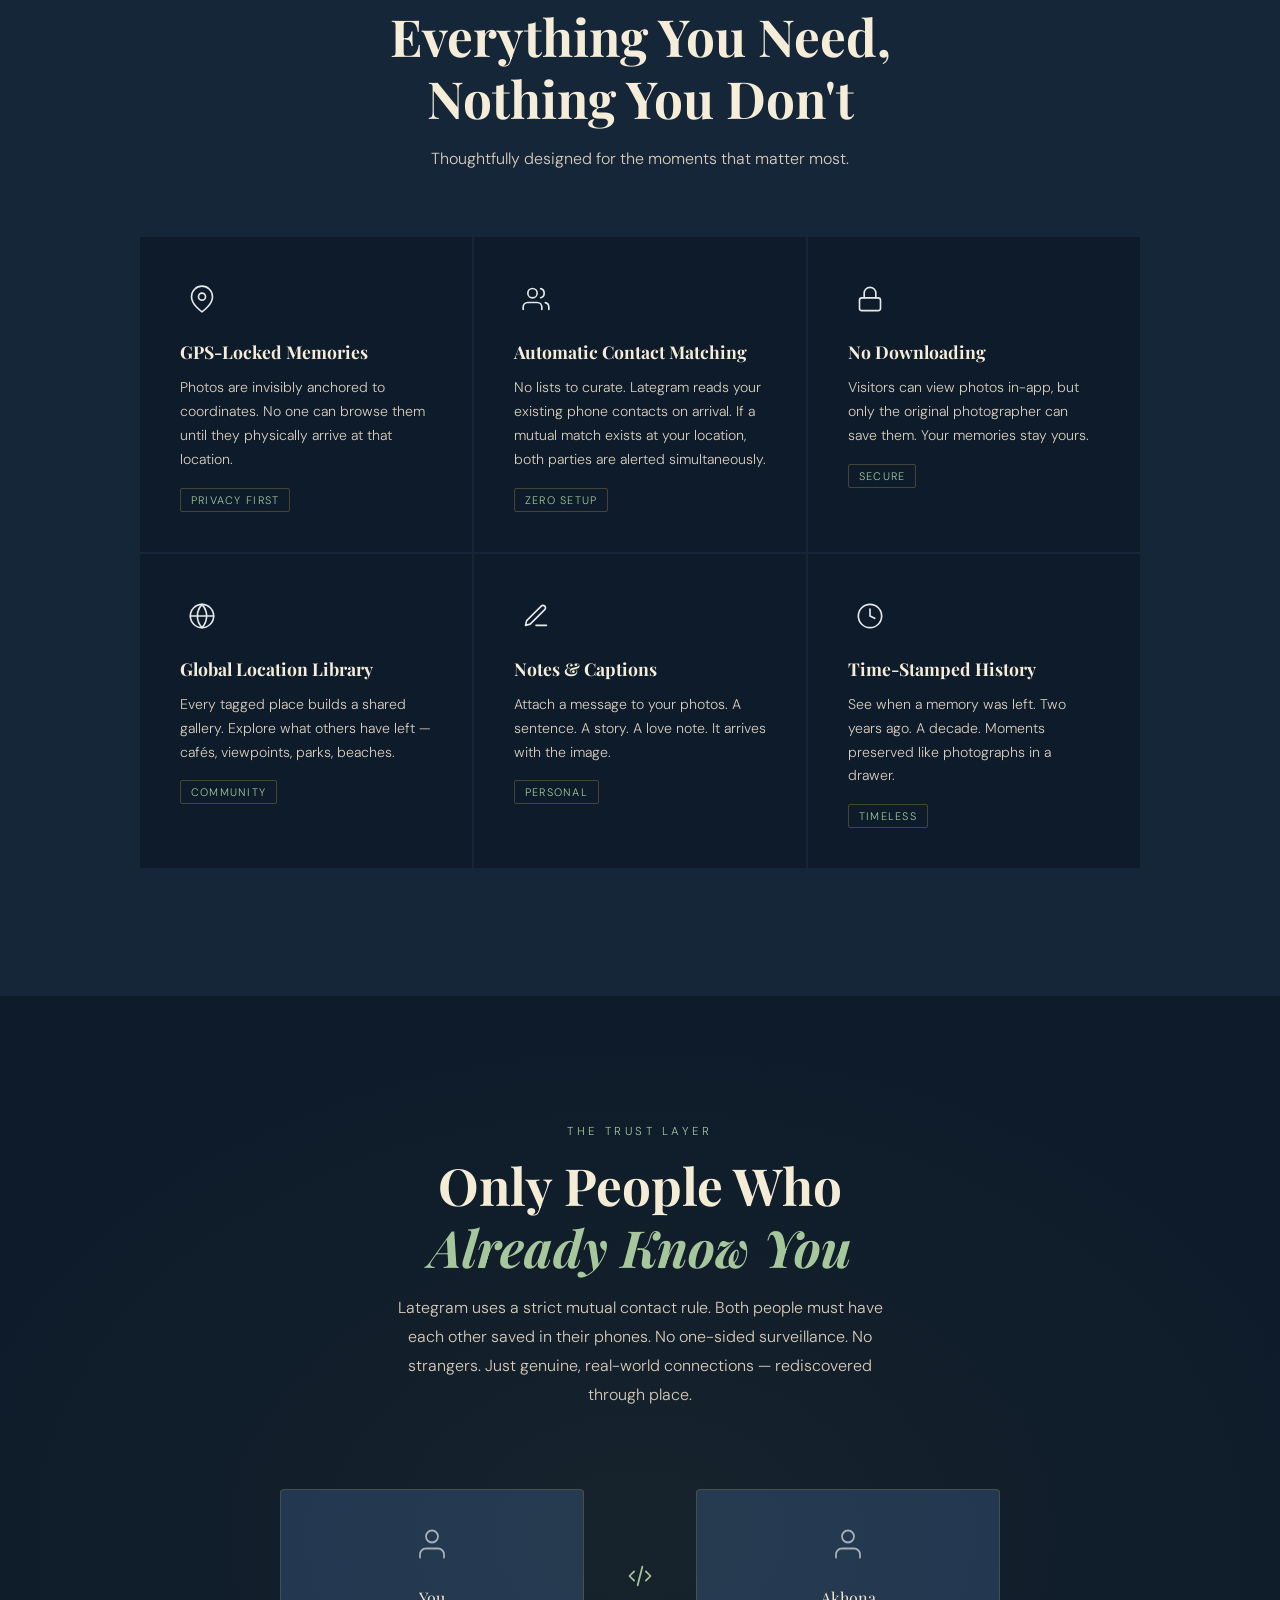
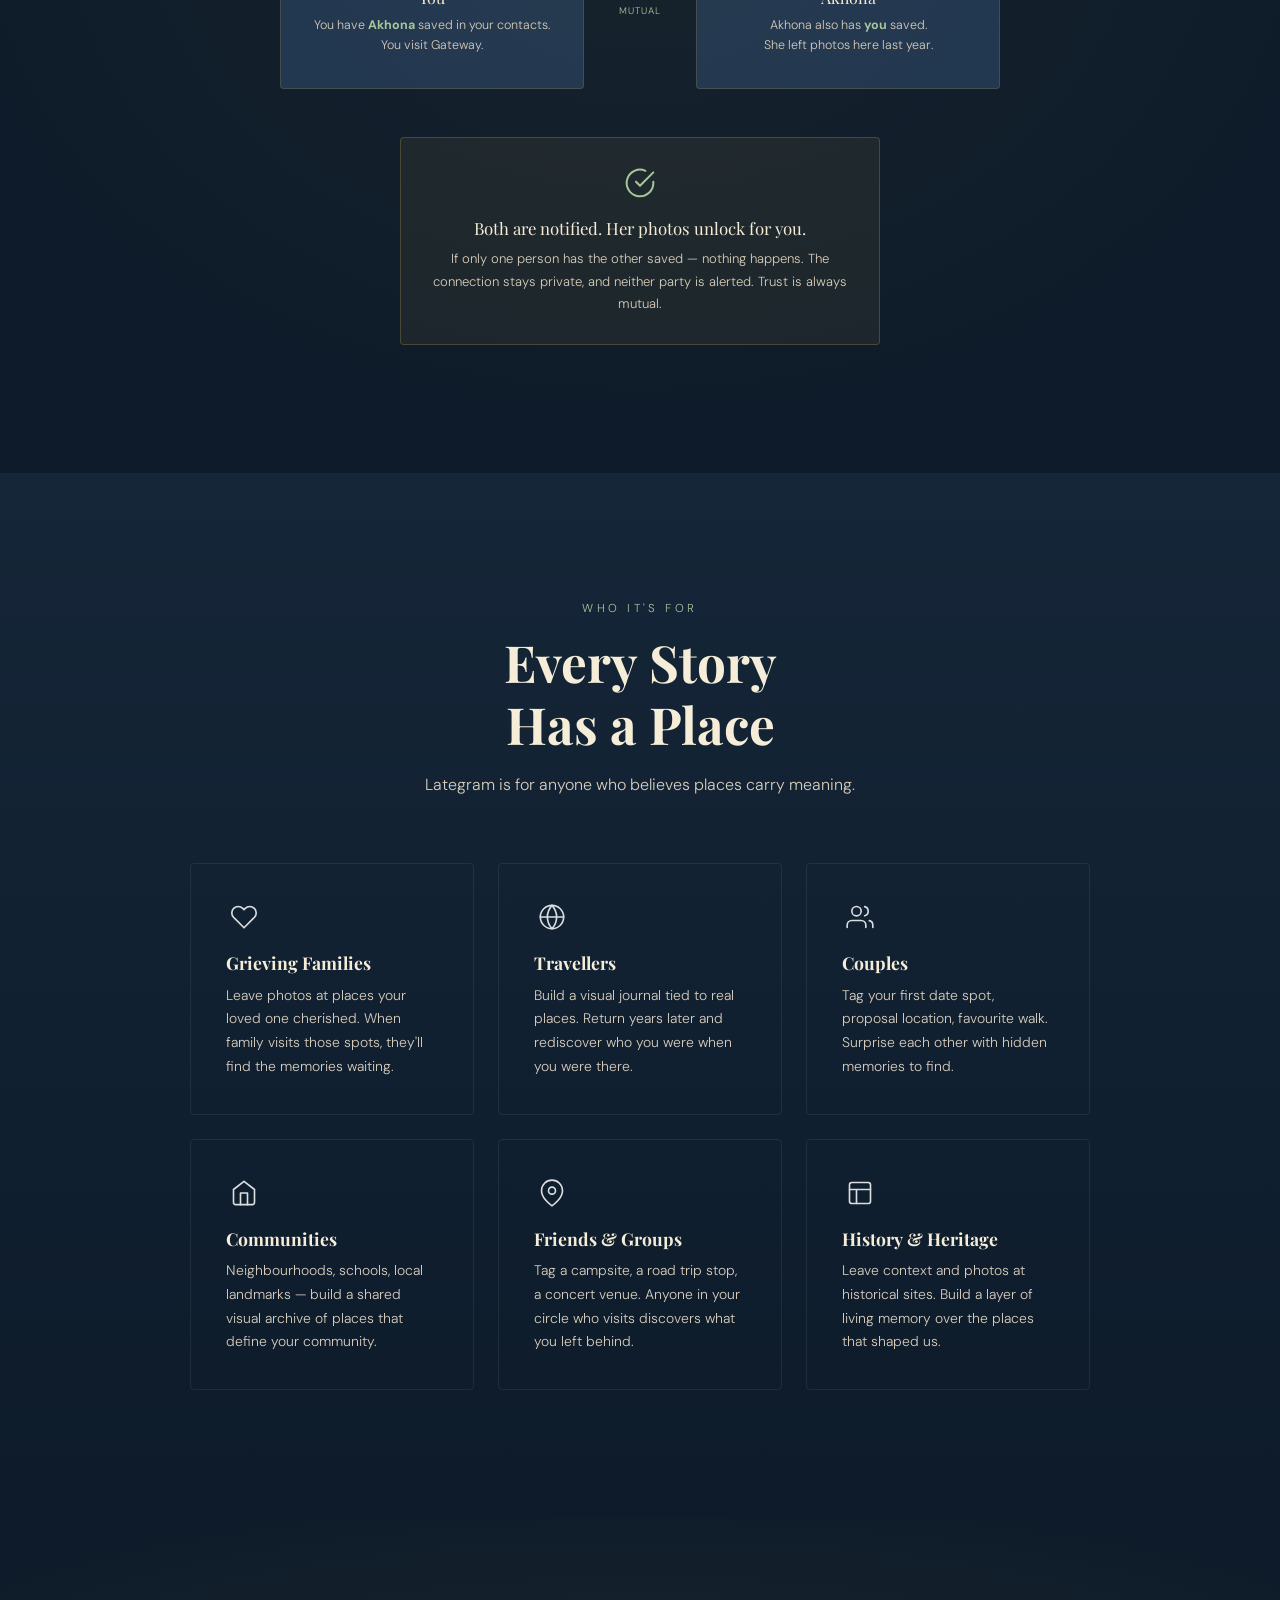
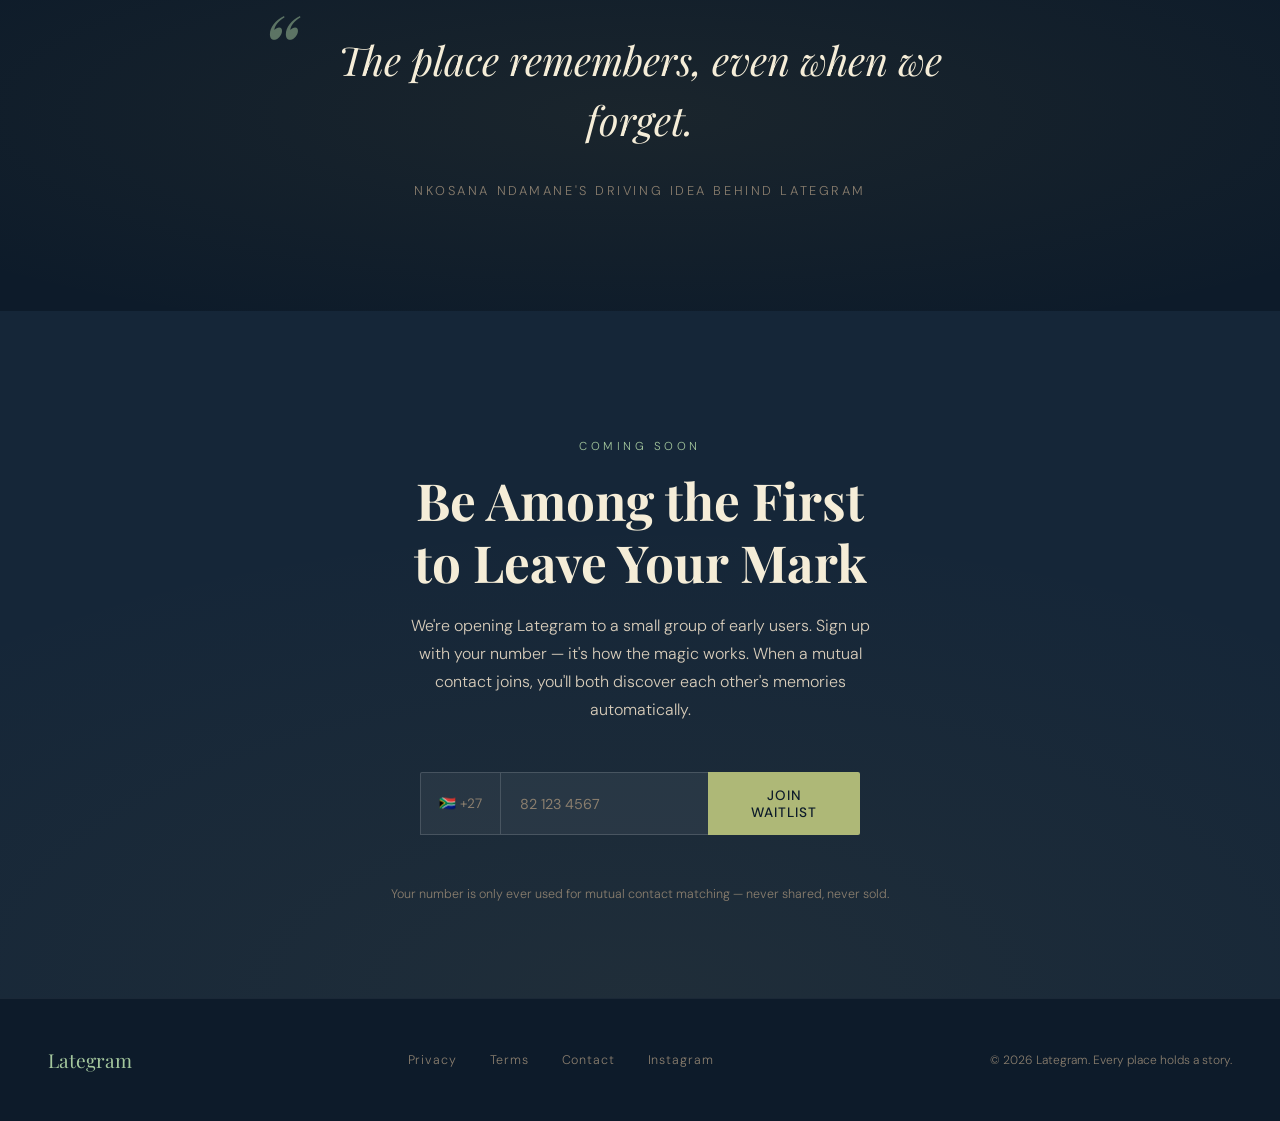
==== commit 70965c9b: "pallette change" ====
--- a/index.html
+++ b/index.html
@@ -5,709 +5,7 @@
 <meta name="viewport" content="width=device-width, initial-scale=1.0">
 <title>Lategram — Every Place Holds a Story</title>
 <link href="https://fonts.googleapis.com/css2?family=Playfair+Display:ital,wght@0,400;0,700;1,400;1,600&family=DM+Sans:wght@300;400;500&display=swap" rel="stylesheet">
-<style>
-  *, *::before, *::after { box-sizing: border-box; margin: 0; padding: 0; }
-
-  :root {
-    --gold: #C9A84C;
-    --gold-light: #E8C97A;
-    --navy: #0D1B2A;
-    --navy-mid: #152638;
-    --navy-light: #1E3550;
-    --cream: #F5EDD8;
-    --cream-dim: #D9CEBD;
-    --dust: #8A7E6E;
-    --red-pin: #C84B31;
-  }
-
-  html { scroll-behavior: smooth; }
-
-  body {
-    background: var(--navy);
-    color: var(--cream);
-    font-family: 'DM Sans', sans-serif;
-    font-weight: 300;
-    overflow-x: hidden;
-    cursor: default;
-  }
-
-  /* ── NAV ── */
-  nav {
-    position: fixed; top: 0; left: 0; right: 0; z-index: 100;
-    display: flex; align-items: center; justify-content: space-between;
-    padding: 1.4rem 3rem;
-    background: linear-gradient(to bottom, rgba(13,27,42,0.95), transparent);
-    backdrop-filter: blur(4px);
-  }
-  .logo {
-    font-family: 'Playfair Display', serif;
-    font-size: 1.5rem;
-    letter-spacing: 0.04em;
-    color: var(--gold);
-  }
-  .logo span { font-style: italic; color: var(--cream); }
-  nav ul { list-style: none; display: flex; gap: 2.5rem; }
-  nav ul li a {
-    text-decoration: none;
-    color: var(--cream-dim);
-    font-size: 0.85rem;
-    letter-spacing: 0.1em;
-    text-transform: uppercase;
-    transition: color 0.3s;
-  }
-  nav ul li a:hover { color: var(--gold); }
-  .nav-cta {
-    background: var(--gold);
-    color: var(--navy) !important;
-    padding: 0.55rem 1.4rem;
-    border-radius: 2px;
-    font-weight: 500 !important;
-  }
-  .nav-cta:hover { background: var(--gold-light); color: var(--navy) !important; }
-
-  /* ── HERO ── */
-  .hero {
-    min-height: 100vh;
-    position: relative;
-    display: flex; align-items: center; justify-content: center;
-    overflow: hidden;
-  }
-
-  .hero-bg {
-    position: absolute; inset: 0;
-    background:
-      radial-gradient(ellipse 80% 60% at 60% 40%, rgba(201,168,76,0.08) 0%, transparent 70%),
-      radial-gradient(ellipse 50% 80% at 20% 80%, rgba(21,38,56,0.9) 0%, transparent 60%),
-      linear-gradient(160deg, #0D1B2A 0%, #152638 40%, #1a2e45 100%);
-  }
-
-  /* Floating photo cards */
-  .photo-float {
-    position: absolute;
-    border-radius: 2px;
-    overflow: hidden;
-    box-shadow: 0 20px 60px rgba(0,0,0,0.5);
-    animation: floatDrift linear infinite;
-    opacity: 0;
-  }
-  .photo-float img { display: block; width: 100%; height: 100%; object-fit: cover; }
-  .photo-float .photo-inner {
-    width: 100%; height: 100%;
-    background: var(--navy-light);
-    display: flex; align-items: center; justify-content: center;
-    font-size: 2rem;
-  }
-
-  @keyframes floatDrift {
-    0%   { opacity: 0; transform: translateY(20px) rotate(var(--rot)); }
-    10%  { opacity: var(--max-opacity); }
-    90%  { opacity: var(--max-opacity); }
-    100% { opacity: 0; transform: translateY(-30px) rotate(calc(var(--rot) + 3deg)); }
-  }
-
-  .pf1 { width: 160px; height: 200px; top: 15%; left: 8%; --rot: -4deg; --max-opacity: 0.7; animation-duration: 12s; animation-delay: 0s; }
-  .pf2 { width: 130px; height: 160px; top: 55%; left: 5%; --rot: 3deg; --max-opacity: 0.5; animation-duration: 15s; animation-delay: 3s; }
-  .pf3 { width: 180px; height: 140px; top: 10%; right: 10%; --rot: 5deg; --max-opacity: 0.65; animation-duration: 14s; animation-delay: 1.5s; }
-  .pf4 { width: 120px; height: 150px; top: 60%; right: 7%; --rot: -6deg; --max-opacity: 0.55; animation-duration: 11s; animation-delay: 5s; }
-  .pf5 { width: 140px; height: 180px; top: 30%; left: 18%; --rot: 2deg; --max-opacity: 0.4; animation-duration: 13s; animation-delay: 7s; }
-  .pf6 { width: 100px; height: 120px; top: 20%; right: 22%; --rot: -3deg; --max-opacity: 0.45; animation-duration: 16s; animation-delay: 4s; }
-
-  /* Pin dot */
-  .pin-pulse {
-    position: absolute;
-    width: 24px; height: 24px;
-    border-radius: 50%;
-    background: var(--navy-mid);
-    box-shadow: 0 0 0 0 rgba(13,27,42,0.7);
-    animation: pinPulse 2.5s ease-out infinite;
-  }
-  @keyframes pinPulse {
-    0% { box-shadow: 0 0 0 0 rgba(13,27,42,0.8); }
-    70% { box-shadow: 0 0 0 36px rgba(13,27,42,0); }
-    100% { box-shadow: 0 0 0 0 rgba(13,27,42,0); }
-  }
-  .pd1 { top: 22%; left: 55%; }
-  .pd2 { top: 48%; left: 42%; }
-  .pd3 { top: 65%; left: 63%; animation-delay: 1.2s; }
-
-  /* Connecting lines (SVG) */
-  .hero-lines {
-    position: absolute; inset: 0; pointer-events: none;
-  }
-
-  .hero-content {
-    position: relative; z-index: 2;
-    text-align: center;
-    padding: 2rem;
-    max-width: 760px;
-  }
-  .hero-eyebrow {
-    font-size: 0.75rem;
-    letter-spacing: 0.25em;
-    text-transform: uppercase;
-    color: var(--gold);
-    margin-bottom: 1.5rem;
-    opacity: 0;
-    animation: fadeUp 0.8s ease forwards 0.3s;
-  }
-  .hero-title {
-    font-family: 'Playfair Display', serif;
-    font-size: clamp(3rem, 7vw, 5.5rem);
-    line-height: 1.08;
-    letter-spacing: -0.01em;
-    margin-bottom: 1.8rem;
-    opacity: 0;
-    animation: fadeUp 0.9s ease forwards 0.5s;
-  }
-  .hero-title em {
-    font-style: italic;
-    color: var(--gold);
-    display: block;
-  }
-  .hero-sub {
-    font-size: 1.1rem;
-    line-height: 1.75;
-    color: var(--cream-dim);
-    max-width: 520px;
-    margin: 0 auto 2.8rem;
-    opacity: 0;
-    animation: fadeUp 0.9s ease forwards 0.7s;
-  }
-  .hero-actions {
-    display: flex; gap: 1rem; justify-content: center; flex-wrap: wrap;
-    opacity: 0;
-    animation: fadeUp 0.9s ease forwards 0.9s;
-  }
-  .btn-primary {
-    background: var(--gold);
-    color: var(--navy);
-    padding: 0.9rem 2.2rem;
-    border: none;
-    border-radius: 2px;
-    font-family: 'DM Sans', sans-serif;
-    font-size: 0.9rem;
-    font-weight: 500;
-    letter-spacing: 0.08em;
-    text-transform: uppercase;
-    cursor: pointer;
-    text-decoration: none;
-    transition: background 0.3s, transform 0.2s;
-  }
-  .btn-primary:hover { background: var(--gold-light); transform: translateY(-2px); }
-  .btn-ghost {
-    background: transparent;
-    color: var(--cream);
-    padding: 0.9rem 2.2rem;
-    border: 1px solid rgba(245,237,216,0.3);
-    border-radius: 2px;
-    font-family: 'DM Sans', sans-serif;
-    font-size: 0.9rem;
-    font-weight: 400;
-    letter-spacing: 0.08em;
-    text-transform: uppercase;
-    cursor: pointer;
-    text-decoration: none;
-    transition: border-color 0.3s, transform 0.2s;
-  }
-  .btn-ghost:hover { border-color: var(--gold); color: var(--gold); transform: translateY(-2px); }
-
-  @keyframes fadeUp {
-    from { opacity: 0; transform: translateY(24px); }
-    to   { opacity: 1; transform: translateY(0); }
-  }
-
-  .scroll-hint {
-    position: absolute; bottom: 2.5rem; left: 50%;
-    transform: translateX(-50%);
-    display: flex; flex-direction: column; align-items: center; gap: 0.5rem;
-    font-size: 0.7rem; letter-spacing: 0.15em; text-transform: uppercase;
-    color: var(--dust);
-    animation: fadeUp 1s ease forwards 1.5s; opacity: 0;
-  }
-  .scroll-line {
-    width: 1px; height: 40px;
-    background: linear-gradient(to bottom, var(--dust), transparent);
-    animation: scrollDrop 1.8s ease-in-out infinite;
-  }
-  @keyframes scrollDrop {
-    0%, 100% { transform: scaleY(1); opacity: 1; }
-    50% { transform: scaleY(0.4); opacity: 0.3; }
-  }
-
-  /* ── NOTIFICATION DEMO ── */
-  .notif-section {
-    padding: 8rem 2rem;
-    position: relative;
-    overflow: hidden;
-  }
-  .notif-section::before {
-    content: '';
-    position: absolute; inset: 0;
-    background: radial-gradient(ellipse 60% 50% at 50% 50%, rgba(201,168,76,0.05), transparent);
-  }
-  .section-label {
-    font-size: 0.72rem;
-    letter-spacing: 0.3em;
-    text-transform: uppercase;
-    color: var(--gold);
-    text-align: center;
-    margin-bottom: 1rem;
-  }
-  .section-title {
-    font-family: 'Playfair Display', serif;
-    font-size: clamp(2rem, 4vw, 3.2rem);
-    text-align: center;
-    margin-bottom: 1.2rem;
-    line-height: 1.2;
-  }
-  .section-sub {
-    text-align: center;
-    color: var(--cream-dim);
-    max-width: 500px;
-    margin: 0 auto 5rem;
-    line-height: 1.75;
-    font-size: 1rem;
-  }
-
-  .notif-demo {
-    max-width: 420px;
-    margin: 0 auto;
-    position: relative;
-  }
-
-  /* Phone mockup */
-  .phone-mock {
-    background: #111;
-    border-radius: 36px;
-    padding: 14px;
-    box-shadow:
-      0 0 0 1px rgba(255,255,255,0.1),
-      0 40px 80px rgba(0,0,0,0.6),
-      0 0 60px rgba(201,168,76,0.08);
-    position: relative;
-  }
-  .phone-screen {
-    background: #1a1a2e;
-    border-radius: 26px;
-    overflow: hidden;
-    aspect-ratio: 9/19;
-    position: relative;
-  }
-  .phone-notch {
-    position: absolute; top: 0; left: 50%; transform: translateX(-50%);
-    width: 100px; height: 28px;
-    background: #111;
-    border-radius: 0 0 18px 18px;
-    z-index: 10;
-  }
-
-  /* Map bg in phone */
-  .phone-map-bg {
-    position: absolute; inset: 0;
-    background:
-      repeating-linear-gradient(0deg, rgba(255,255,255,0.02) 0px, transparent 1px, transparent 40px),
-      repeating-linear-gradient(90deg, rgba(255,255,255,0.02) 0px, transparent 1px, transparent 40px),
-      linear-gradient(160deg, #0f1e30 0%, #162840 100%);
-  }
-
-  /* Roads on map */
-  .phone-road {
-    position: absolute;
-    background: rgba(255,255,255,0.06);
-  }
-  .pr1 { top: 30%; left: 0; right: 0; height: 2px; transform: rotate(-8deg); }
-  .pr2 { top: 60%; left: 0; right: 0; height: 1px; transform: rotate(3deg); }
-  .pr3 { left: 35%; top: 0; bottom: 0; width: 2px; transform: rotate(5deg); }
-  .pr4 { left: 65%; top: 0; bottom: 0; width: 1px; }
-
-  /* notification toast */
-  .toast {
-    position: absolute;
-    top: 54px; left: 12px; right: 12px;
-    background: rgba(15, 25, 40, 0.92);
-    backdrop-filter: blur(16px);
-    border: 1px solid rgba(201,168,76,0.3);
-    border-radius: 16px;
-    padding: 14px 14px;
-    display: flex; align-items: flex-start; gap: 12px;
-    box-shadow: 0 8px 32px rgba(0,0,0,0.4);
-    animation: toastSlide 0.6s cubic-bezier(0.34,1.56,0.64,1) forwards 1s;
-    opacity: 0; transform: translateY(-20px);
-  }
-  @keyframes toastSlide {
-    to { opacity: 1; transform: translateY(0); }
-  }
-  .toast-icon {
-    width: 38px; height: 38px; border-radius: 10px;
-    background: linear-gradient(135deg, var(--gold), #a07820);
-    display: flex; align-items: center; justify-content: center;
-    font-size: 1.1rem; flex-shrink: 0;
-  }
-  .toast-body { flex: 1; }
-  .toast-app {
-    font-size: 0.62rem;
-    letter-spacing: 0.12em;
-    text-transform: uppercase;
-    color: var(--gold);
-    margin-bottom: 3px;
-  }
-  .toast-msg {
-    font-size: 0.78rem;
-    line-height: 1.45;
-    color: var(--cream);
-    font-weight: 300;
-  }
-  .toast-msg strong { font-weight: 500; color: var(--gold-light); }
-  .toast-time {
-    font-size: 0.6rem;
-    color: var(--dust);
-    margin-top: 4px;
-  }
-
-  /* Photo grid on phone */
-  .phone-photos {
-    position: absolute;
-    bottom: 0; left: 0; right: 0;
-    padding: 12px;
-    display: grid;
-    grid-template-columns: repeat(3, 1fr);
-    gap: 3px;
-  }
-  .pp {
-    aspect-ratio: 1;
-    border-radius: 4px;
-    background: var(--navy-light);
-    overflow: hidden;
-    display: flex; align-items: center; justify-content: center;
-    font-size: 1.2rem;
-    opacity: 0;
-    animation: ppFade 0.5s ease forwards;
-  }
-  .pp:nth-child(1) { animation-delay: 2s; }
-  .pp:nth-child(2) { animation-delay: 2.2s; }
-  .pp:nth-child(3) { animation-delay: 2.4s; }
-  .pp:nth-child(4) { animation-delay: 2.6s; }
-  .pp:nth-child(5) { animation-delay: 2.8s; }
-  .pp:nth-child(6) { animation-delay: 3s; }
-  @keyframes ppFade { to { opacity: 1; } }
-
-  .pp-label {
-    position: absolute;
-    bottom: 100px; left: 12px; right: 12px;
-    font-size: 0.7rem;
-    color: var(--cream-dim);
-    text-align: center;
-    letter-spacing: 0.05em;
-    opacity: 0;
-    animation: ppFade 0.5s ease forwards 1.8s;
-  }
-
-  /* Lock overlay on one photo */
-  .pp-locked { position: relative; }
-  .pp-lock-icon {
-    position: absolute; inset: 0;
-    background: rgba(13,27,42,0.7);
-    display: flex; align-items: center; justify-content: center;
-    font-size: 0.8rem;
-    border-radius: 4px;
-  }
-
-  /* ── HOW IT WORKS ── */
-  .how-section {
-    padding: 8rem 2rem;
-    background: linear-gradient(180deg, var(--navy) 0%, var(--navy-mid) 100%);
-  }
-
-  .steps {
-    max-width: 900px;
-    margin: 0 auto;
-    display: grid;
-    grid-template-columns: repeat(auto-fit, minmax(240px, 1fr));
-    gap: 3rem;
-    position: relative;
-  }
-
-  /* Dashed connector */
-  .steps::before {
-    content: '';
-    position: absolute;
-    top: 3.2rem; left: 15%; right: 15%;
-    height: 1px;
-    background: repeating-linear-gradient(90deg, var(--gold) 0px, var(--gold) 6px, transparent 6px, transparent 14px);
-    opacity: 0.3;
-  }
-
-  .step {
-    text-align: center;
-    position: relative;
-  }
-  .step-num {
-    width: 64px; height: 64px;
-    border-radius: 50%;
-    border: 1px solid rgba(201,168,76,0.4);
-    display: flex; align-items: center; justify-content: center;
-    font-family: 'Playfair Display', serif;
-    font-size: 1.5rem;
-    color: var(--gold);
-    margin: 0 auto 1.5rem;
-    background: var(--navy);
-    position: relative;
-    transition: border-color 0.3s, background 0.3s;
-  }
-  .step:hover .step-num {
-    border-color: var(--gold);
-    background: rgba(201,168,76,0.1);
-  }
-  .step-icon {
-    font-size: 1.6rem;
-  }
-  .step h3 {
-    font-family: 'Playfair Display', serif;
-    font-size: 1.15rem;
-    margin-bottom: 0.75rem;
-    color: var(--cream);
-  }
-  .step p {
-    font-size: 0.9rem;
-    color: var(--cream-dim);
-    line-height: 1.7;
-  }
-
-  /* ── FEATURES ── */
-  .features-section {
-    padding: 8rem 2rem;
-    background: var(--navy-mid);
-  }
-  .features-grid {
-    max-width: 1000px;
-    margin: 0 auto;
-    display: grid;
-    grid-template-columns: repeat(auto-fit, minmax(280px, 1fr));
-    gap: 2px;
-  }
-  .feat {
-    padding: 2.5rem;
-    background: var(--navy);
-    position: relative;
-    overflow: hidden;
-    transition: background 0.3s;
-  }
-  .feat:hover { background: var(--navy-light); }
-  .feat::before {
-    content: '';
-    position: absolute; top: 0; left: 0; right: 0;
-    height: 2px;
-    background: linear-gradient(90deg, transparent, var(--gold), transparent);
-    opacity: 0;
-    transition: opacity 0.3s;
-  }
-  .feat:hover::before { opacity: 1; }
-  .feat-icon {
-    width: 44px; height: 44px;
-    display: flex; align-items: center; justify-content: center;
-    margin-bottom: 1.2rem;
-    opacity: 0.9;
-  }
-  .feat h3 {
-    font-family: 'Playfair Display', serif;
-    font-size: 1.1rem;
-    margin-bottom: 0.8rem;
-  }
-  .feat p {
-    font-size: 0.88rem;
-    color: var(--cream-dim);
-    line-height: 1.7;
-  }
-  .feat-tag {
-    display: inline-block;
-    margin-top: 1rem;
-    font-size: 0.68rem;
-    letter-spacing: 0.12em;
-    text-transform: uppercase;
-    color: var(--gold);
-    border: 1px solid rgba(201,168,76,0.3);
-    padding: 0.25rem 0.6rem;
-    border-radius: 2px;
-  }
-
-  /* ── USE CASES ── */
-  .use-section {
-    padding: 8rem 2rem;
-    background: linear-gradient(180deg, var(--navy-mid), var(--navy));
-  }
-  .use-cases {
-    max-width: 900px;
-    margin: 0 auto;
-    display: grid;
-    grid-template-columns: repeat(auto-fit, minmax(260px, 1fr));
-    gap: 1.5rem;
-  }
-  .use-card {
-    border: 1px solid rgba(255,255,255,0.07);
-    border-radius: 4px;
-    padding: 2.2rem;
-    position: relative;
-    overflow: hidden;
-    transition: border-color 0.3s, transform 0.3s;
-  }
-  .use-card:hover { border-color: rgba(201,168,76,0.3); transform: translateY(-4px); }
-  .use-card::after {
-    content: '';
-    position: absolute; inset: 0;
-    background: linear-gradient(135deg, rgba(201,168,76,0.04), transparent);
-    opacity: 0;
-    transition: opacity 0.3s;
-  }
-  .use-card:hover::after { opacity: 1; }
-  .use-card-emoji { width:36px; height:36px; display:flex; align-items:center; justify-content:center; margin-bottom: 1rem; opacity: 0.85; }
-  .use-card h3 {
-    font-family: 'Playfair Display', serif;
-    font-size: 1.1rem;
-    margin-bottom: 0.6rem;
-  }
-  .use-card p {
-    font-size: 0.87rem;
-    color: var(--cream-dim);
-    line-height: 1.7;
-  }
-
-  /* ── QUOTE BREAK ── */
-  .quote-break {
-    padding: 7rem 2rem;
-    text-align: center;
-    position: relative;
-    overflow: hidden;
-  }
-  .quote-break::before {
-    content: '';
-    position: absolute; inset: 0;
-    background:
-      radial-gradient(ellipse 70% 60% at 50% 50%, rgba(201,168,76,0.07), transparent);
-  }
-  .quote-break blockquote {
-    font-family: 'Playfair Display', serif;
-    font-size: clamp(1.5rem, 3.5vw, 2.5rem);
-    font-style: italic;
-    line-height: 1.5;
-    max-width: 700px;
-    margin: 0 auto 2rem;
-    color: var(--cream);
-    position: relative;
-    z-index: 1;
-  }
-  .quote-break blockquote::before {
-    content: '\201C';
-    font-size: 6rem;
-    color: var(--gold);
-    opacity: 0.3;
-    position: absolute;
-    top: -2rem; left: -2rem;
-    font-family: 'Playfair Display', serif;
-    line-height: 1;
-  }
-  .quote-attr {
-    font-size: 0.8rem;
-    letter-spacing: 0.2em;
-    text-transform: uppercase;
-    color: var(--dust);
-    position: relative; z-index: 1;
-  }
-
-  /* ── WAITLIST ── */
-  .waitlist-section {
-    padding: 8rem 2rem 6rem;
-    text-align: center;
-    background: var(--navy-mid);
-    position: relative;
-    overflow: hidden;
-  }
-  .waitlist-section::before {
-    content: '';
-    position: absolute; inset: 0;
-    background:
-      radial-gradient(ellipse 80% 70% at 50% 100%, rgba(201,168,76,0.06), transparent);
-  }
-  .waitlist-form {
-    display: flex;
-    gap: 0; max-width: 440px;
-    margin: 3rem auto 2rem;
-    position: relative; z-index: 1;
-  }
-  .waitlist-form input {
-    flex: 1;
-    background: rgba(255,255,255,0.06);
-    border: 1px solid rgba(255,255,255,0.15);
-    border-right: none;
-    padding: 0.9rem 1.2rem;
-    color: var(--cream);
-    font-family: 'DM Sans', sans-serif;
-    font-size: 0.9rem;
-    border-radius: 2px 0 0 2px;
-    outline: none;
-    transition: border-color 0.3s;
-  }
-  .waitlist-form input::placeholder { color: var(--dust); }
-  .waitlist-form input:focus { border-color: rgba(201,168,76,0.5); }
-  .waitlist-form button {
-    background: var(--gold);
-    color: var(--navy);
-    border: none;
-    padding: 0.9rem 1.6rem;
-    font-family: 'DM Sans', sans-serif;
-    font-size: 0.85rem;
-    font-weight: 500;
-    letter-spacing: 0.08em;
-    text-transform: uppercase;
-    cursor: pointer;
-    border-radius: 0 2px 2px 0;
-    transition: background 0.3s;
-  }
-  .waitlist-form button:hover { background: var(--gold-light); }
-  .waitlist-note {
-    font-size: 0.78rem;
-    color: var(--dust);
-    position: relative; z-index: 1;
-  }
-
-  /* ── FOOTER ── */
-  footer {
-    padding: 3rem;
-    border-top: 1px solid rgba(255,255,255,0.06);
-    display: flex;
-    align-items: center;
-    justify-content: space-between;
-    flex-wrap: wrap;
-    gap: 1rem;
-  }
-  .footer-logo {
-    font-family: 'Playfair Display', serif;
-    font-size: 1.2rem;
-    color: var(--gold);
-  }
-  .footer-links { display: flex; gap: 2rem; }
-  .footer-links a {
-    font-size: 0.78rem;
-    color: var(--dust);
-    text-decoration: none;
-    letter-spacing: 0.08em;
-    transition: color 0.3s;
-  }
-  .footer-links a:hover { color: var(--gold); }
-  .footer-copy {
-    font-size: 0.75rem;
-    color: var(--dust);
-  }
-
-  /* ── RESPONSIVE ── */
-  @media (max-width: 768px) {
-    nav ul { display: none; }
-    nav { padding: 1.2rem 1.5rem; }
-    .steps::before { display: none; }
-    .hero-title { font-size: 2.8rem; }
-    footer { flex-direction: column; align-items: flex-start; }
-    .pf1, .pf2, .pf3, .pf4, .pf5, .pf6 { display: none; }
-  }
-</style>
+<link rel="stylesheet" href="style.css">
 </head>
 <body>
 
@@ -733,11 +31,6 @@
   <div class="photo-float pf4"><div class="photo-inner"><svg width="32" height="32" viewBox="0 0 24 24" fill="none" stroke="rgba(255,255,255,0.5)" stroke-width="1.2" stroke-linecap="round" stroke-linejoin="round"><path d="M21 10c0 7-9 13-9 13S3 17 3 10a9 9 0 1 1 18 0z"/><circle cx="12" cy="10" r="3"/></svg></div></div>
   <div class="photo-float pf5"><div class="photo-inner"><svg width="32" height="32" viewBox="0 0 24 24" fill="none" stroke="rgba(255,255,255,0.5)" stroke-width="1.2" stroke-linecap="round" stroke-linejoin="round"><rect x="3" y="3" width="18" height="18" rx="2"/><circle cx="8.5" cy="8.5" r="1.5"/><path d="M21 15l-5-5L5 21"/></svg></div></div>
   <div class="photo-float pf6"><div class="photo-inner"><svg width="32" height="32" viewBox="0 0 24 24" fill="none" stroke="rgba(255,255,255,0.5)" stroke-width="1.2" stroke-linecap="round" stroke-linejoin="round"><path d="M20.84 4.61a5.5 5.5 0 0 0-7.78 0L12 5.67l-1.06-1.06a5.5 5.5 0 0 0-7.78 7.78l1.06 1.06L12 21.23l7.78-7.78 1.06-1.06a5.5 5.5 0 0 0 0-7.78z"/></svg></div></div>
-
-  <!-- pulse pins -->
-  <div class="pin-pulse pd1"></div>
-  <div class="pin-pulse pd2"></div>
-  <div class="pin-pulse pd3"></div>
 
   <div class="hero-content">
     <p class="hero-eyebrow">Introducing Lategram</p>
@@ -759,7 +52,7 @@
 <!-- NOTIFICATION DEMO -->
 <section class="notif-section" id="notify">
   <p class="section-label">The Magic Moment</p>
-  <h2 class="section-title">You arrive.<br>Your contacts <em style="font-style:italic; color:var(--gold);">find you.</em></h2>
+  <h2 class="section-title">You arrive.<br>Your contacts <em style="font-style:italic; color:var(--mint-green);">find you.</em></h2>
   <p class="section-sub">
     No lists to build. No numbers to add. Lategram silently cross-references your phone contacts the moment you step into a tagged location — and surfaces the people who were already there.
   </p>
@@ -878,7 +171,7 @@
 <section style="padding: 8rem 2rem; background: var(--navy); position:relative; overflow:hidden;">
   <div style="position:absolute;inset:0;background:radial-gradient(ellipse 60% 50% at 50% 50%, rgba(201,168,76,0.05), transparent);pointer-events:none;"></div>
   <p class="section-label">The Trust Layer</p>
-  <h2 class="section-title" style="text-align:center; margin-bottom:1rem;">Only People Who<br><em style="font-style:italic;color:var(--gold);">Already Know You</em></h2>
+  <h2 class="section-title" style="text-align:center; margin-bottom:1rem;">Only People Who<br><em style="font-style:italic;color:var(--mint-green);">Already Know You</em></h2>
   <p class="section-sub" style="text-align:center;max-width:520px;margin:1rem auto 5rem;color:var(--cream-dim);line-height:1.8;">
     Lategram uses a strict mutual contact rule. Both people must have each other saved in their phones. No one-sided surveillance. No strangers. Just genuine, real-world connections — rediscovered through place.
   </p>
@@ -888,26 +181,26 @@
     <div style="background:var(--navy-light);border:1px solid rgba(201,168,76,0.2);border-radius:4px;padding:2rem;text-align:center;">
       <div style="font-size:2.5rem;margin-bottom:0.8rem;"><svg width="36" height="36" viewBox="0 0 24 24" fill="none" stroke="rgba(255,255,255,0.6)" stroke-width="1.2" stroke-linecap="round" stroke-linejoin="round"><path d="M20 21v-2a4 4 0 0 0-4-4H8a4 4 0 0 0-4 4v2"/><circle cx="12" cy="7" r="4"/></svg></div>
       <div style="font-family:'Playfair Display',serif;font-size:1rem;margin-bottom:0.5rem;">You</div>
-      <div style="font-size:0.78rem;color:var(--cream-dim);line-height:1.6;">You have <strong style="color:var(--gold);">Akhona</strong> saved in your contacts.<br>You visit Gateway.</div>
+      <div style="font-size:0.78rem;color:var(--cream-dim);line-height:1.6;">You have <strong style="color:var(--mint-green);">Akhona</strong> saved in your contacts.<br>You visit Gateway.</div>
     </div>
 
     <!-- Arrow / mutual indicator -->
     <div style="text-align:center;">
-      <div style="font-size:1.4rem;color:var(--gold);"><svg width="28" height="28" viewBox="0 0 24 24" fill="none" stroke="var(--gold)" stroke-width="1.5" stroke-linecap="round" stroke-linejoin="round"><path d="M17 8l4 4-4 4M7 8l-4 4 4 4M14 4l-4 16"/></svg></div>
-      <div style="font-size:0.6rem;letter-spacing:0.12em;text-transform:uppercase;color:var(--dust);margin-top:0.4rem;">Mutual</div>
+      <div style="font-size:1.4rem;color:var(--gold);"><svg width="28" height="28" viewBox="0 0 24 24" fill="none" stroke="var(--mint-green)" stroke-width="1.5" stroke-linecap="round" stroke-linejoin="round"><path d="M17 8l4 4-4 4M7 8l-4 4 4 4M14 4l-4 16"/></svg></div>
+      <div style="font-size:0.6rem;letter-spacing:0.12em;text-transform:uppercase;color:var(--mint-green);margin-top:0.4rem;">Mutual</div>
     </div>
 
     <!-- Person B -->
     <div style="background:var(--navy-light);border:1px solid rgba(201,168,76,0.2);border-radius:4px;padding:2rem;text-align:center;">
       <div style="font-size:2.5rem;margin-bottom:0.8rem;"><svg width="36" height="36" viewBox="0 0 24 24" fill="none" stroke="rgba(255,255,255,0.6)" stroke-width="1.2" stroke-linecap="round" stroke-linejoin="round"><path d="M20 21v-2a4 4 0 0 0-4-4H8a4 4 0 0 0-4 4v2"/><circle cx="12" cy="7" r="4"/></svg></div>
       <div style="font-family:'Playfair Display',serif;font-size:1rem;margin-bottom:0.5rem;">Akhona</div>
-      <div style="font-size:0.78rem;color:var(--cream-dim);line-height:1.6;">Akhona also has <strong style="color:var(--gold);">you</strong> saved.<br>She left photos here last year.</div>
+      <div style="font-size:0.78rem;color:var(--cream-dim);line-height:1.6;">Akhona also has <strong style="color:var(--mint-green);">you</strong> saved.<br>She left photos here last year.</div>
     </div>
   </div>
 
   <!-- Result -->
   <div style="max-width:480px;margin:3rem auto 0;background:rgba(201,168,76,0.08);border:1px solid rgba(201,168,76,0.25);border-radius:4px;padding:1.8rem;text-align:center;">
-    <div style="margin-bottom:0.8rem;"><svg width="32" height="32" viewBox="0 0 24 24" fill="none" stroke="var(--gold)" stroke-width="1.5" stroke-linecap="round" stroke-linejoin="round"><path d="M22 11.08V12a10 10 0 1 1-5.93-9.14"/><polyline points="22 4 12 14.01 9 11.01"/></svg></div>
+    <div style="margin-bottom:0.8rem;"><svg width="32" height="32" viewBox="0 0 24 24" fill="none" stroke="var(--mint-green)" stroke-width="1.5" stroke-linecap="round" stroke-linejoin="round"><path d="M22 11.08V12a10 10 0 1 1-5.93-9.14"/><polyline points="22 4 12 14.01 9 11.01"/></svg></div>
     <div style="font-family:'Playfair Display',serif;font-size:1.05rem;margin-bottom:0.6rem;">Both are notified. Her photos unlock for you.</div>
     <div style="font-size:0.82rem;color:var(--cream-dim);line-height:1.7;">If only one person has the other saved — nothing happens. The connection stays private, and neither party is alerted. Trust is always mutual.</div>
   </div>
@@ -975,7 +268,7 @@
       border: 1px solid rgba(255,255,255,0.15);
       border-right: none;
       padding: 0.9rem 0.6rem;
-      color: var(--cream);
+      color: var(--dust);
       font-family: 'DM Sans', sans-serif;
       font-size: 0.85rem;
       border-radius: 2px 0 0 0;
@@ -1025,121 +318,6 @@
   </div>
   <p class="footer-copy">© 2026 Lategram. Every place holds a story.</p>
 </footer>
-
-<script>
-  async function handleWaitlist(btn) {
-    const input = document.getElementById('waitlist-input');
-    const countryCode = document.getElementById('country-code').value;
-    const errorEl = document.getElementById('waitlist-error');
-    const raw = input.value.trim();
-
-    // Clear previous error
-    errorEl.textContent = '';
-    input.style.borderColor = '';
-
-    // Strip spaces, dashes, parentheses
-    const cleaned = raw.replace(/[\s\-().]/g, '');
-
-    // Must not be empty
-    if (!cleaned) {
-      errorEl.textContent = 'Please enter your phone number.';
-      input.style.borderColor = 'rgba(200,75,49,0.6)';
-      return;
-    }
-
-    // Must only contain digits (and optionally a leading 0)
-    if (!/^[0-9]+$/.test(cleaned)) {
-      errorEl.textContent = 'Phone number should contain digits only — no letters or symbols.';
-      input.style.borderColor = 'rgba(200,75,49,0.6)';
-      return;
-    }
-
-    // Strip leading 0 if present (e.g. 0821234567 → 821234567)
-    const stripped = cleaned.startsWith('0') ? cleaned.slice(1) : cleaned;
-
-    // Digit length rules per country code
-    const lengthRules = {
-      '+27':  9,   // SA: 9 digits after country code
-      '+1':   10,  // US/CA
-      '+44':  10,  // UK
-      '+61':  9,   // AU
-      '+64':  9,   // NZ
-      '+91':  10,  // IN
-      '+234': 10,  // NG
-      '+254': 9,   // KE
-      '+263': 9,   // ZW
-      '+267': 8,   // BW
-      '+260': 9,   // ZM
-      '+258': 9,   // MZ
-      '+249': 9,   // SD
-      '+20':  10,  // EG
-      '+212': 9,   // MA
-      '+33':  9,   // FR
-      '+49':  10,  // DE
-      '+31':  9,   // NL
-      '+55':  11,  // BR
-      '+86':  11,  // CN
-    };
-
-    const expectedLength = lengthRules[countryCode];
-    if (expectedLength && stripped.length !== expectedLength) {
-      errorEl.textContent = `A ${countryCode} number should have ${expectedLength} digits after the country code. You entered ${stripped.length}.`;
-      input.style.borderColor = 'rgba(200,75,49,0.6)';
-      return;
-    }
-
-    // Build full international number
-    const fullNumber = `${countryCode}${stripped}`;
-
-    // Submit
-    btn.textContent = 'Submitting...';
-    btn.disabled = true;
-
-    try {
-      const response = await fetch('https://formspree.io/f/xqeypgna', {
-        method: 'POST',
-        headers: { 'Content-Type': 'application/json', 'Accept': 'application/json' },
-        body: JSON.stringify({ phone: fullNumber })
-      });
-
-      if (response.ok) {
-        btn.textContent = "✓ You're on the list!";
-        btn.style.background = '#2a6e4a';
-        btn.style.color = '#fff';
-        input.value = '';
-        input.placeholder = 'Thank you 💛';
-        input.disabled = true;
-        document.getElementById('country-code').disabled = true;
-        errorEl.style.color = '#2a6e4a';
-        errorEl.textContent = `We'll be in touch on ${fullNumber}`;
-      } else {
-        btn.textContent = 'Try again';
-        btn.disabled = false;
-        errorEl.textContent = 'Something went wrong — please try again.';
-      }
-    } catch (err) {
-      btn.textContent = 'Try again';
-      btn.disabled = false;
-      errorEl.textContent = 'Connection error — please check your internet and try again.';
-    }
-  }
-
-  // Scroll reveal
-  const observer = new IntersectionObserver((entries) => {
-    entries.forEach(e => {
-      if (e.isIntersecting) {
-        e.target.style.opacity = '1';
-        e.target.style.transform = 'translateY(0)';
-      }
-    });
-  }, { threshold: 0.1 });
-
-  document.querySelectorAll('.step, .feat, .use-card').forEach(el => {
-    el.style.opacity = '0';
-    el.style.transform = 'translateY(30px)';
-    el.style.transition = 'opacity 0.7s ease, transform 0.7s ease';
-    observer.observe(el);
-  });
-</script>
+<script src="script.js"></script>
 </body>
 </html>
--- a/style.css
+++ b/style.css
@@ -0,0 +1,686 @@
+*, *::before, *::after { box-sizing: border-box; margin: 0; padding: 0; }
+
+  :root {
+    --gold: #C9A84C;
+    --gold-light: #E8C97A;
+    --navy-mid: #152638;
+    --navy-light: #1E3550;
+    --cream-dim: #D9CEBD;
+    --dust: #8A7E6E;
+    --red-pin: #C84B31;
+
+    /*My colour pallette*/
+    --navy: #0D1B2A;
+    --mint-green: #A5C89E;
+    --avocado: #D8E983;
+    --olive-green: #AEB877;
+    --cream: #F5EDD8;
+    
+  }
+
+  html { scroll-behavior: smooth; }
+
+  body {
+    background: var(--navy);
+    color: var(--cream);
+    font-family: 'DM Sans', sans-serif;
+    font-weight: 300;
+    overflow-x: hidden;
+    cursor: default;
+  }
+
+  /* ── NAV ── */
+  nav {
+    position: fixed; top: 0; left: 0; right: 0; z-index: 100;
+    display: flex; align-items: center; justify-content: space-between;
+    padding: 1.4rem 3rem;
+    background: linear-gradient(to bottom, rgba(13,27,42,0.60), transparent);
+    backdrop-filter: blur(4px);
+  }
+  .logo {
+    font-family: 'Playfair Display', serif;
+    font-size: 1.5rem;
+    letter-spacing: 0.04em;
+    color: var(--mint-green);
+}
+  .logo span { font-style: italic; color: var(--cream); }
+  nav ul { list-style: none; display: flex; gap: 2.5rem; }
+  nav ul li a {
+    text-decoration: none;
+    color: var(--cream);
+    font-size: 0.85rem;
+    letter-spacing: 0.1em;
+    text-transform: uppercase;
+    transition: color 0.3s;
+  }
+  nav ul li a:hover { color: var(--sea); }
+  .nav-cta {
+    background: var(--olive-green);
+    color: var(--navy) !important;
+    padding: 0.55rem 1.4rem;
+    border-radius: 2px;
+    font-weight: 500 !important;
+  }
+  .nav-cta:hover { background: var(--avocado); color: var(--navy) !important; }
+
+  /* ── HERO ── */
+  .hero {
+    min-height: 100vh;
+    position: relative;
+    display: flex; align-items: center; justify-content: center;
+    overflow: hidden;
+  }
+
+  .hero-bg {
+    position: absolute; inset: 0;
+    background: rgb(174, 184, 119, 0.5)
+  }
+
+  /* Floating photo cards */
+  .photo-float {
+    position: absolute;
+    border-radius: 2px;
+    overflow: hidden;
+    box-shadow: 0 20px 60px rgba(0,0,0,0.5);
+    animation: floatDrift linear infinite;
+    opacity: 0;
+  }
+  .photo-float img { display: block; width: 100%; height: 100%; object-fit: cover; }
+  .photo-float .photo-inner {
+    width: 100%; height: 100%;
+    background: var(--mint-green);
+    display: flex; align-items: center; justify-content: center;
+    font-size: 2rem;
+  }
+
+  @keyframes floatDrift {
+    0%   { opacity: 0; transform: translateY(20px) rotate(var(--rot)); }
+    10%  { opacity: var(--max-opacity); }
+    90%  { opacity: var(--max-opacity); }
+    100% { opacity: 0; transform: translateY(-30px) rotate(calc(var(--rot) + 3deg)); }
+  }
+
+  .pf1 { width: 160px; height: 200px; top: 15%; left: 8%; --rot: -4deg; --max-opacity: 0.7; animation-duration: 12s; animation-delay: 0s; }
+  .pf2 { width: 130px; height: 160px; top: 55%; left: 5%; --rot: 3deg; --max-opacity: 0.5; animation-duration: 15s; animation-delay: 3s; }
+  .pf3 { width: 180px; height: 140px; top: 10%; right: 10%; --rot: 5deg; --max-opacity: 0.65; animation-duration: 14s; animation-delay: 1.5s; }
+  .pf4 { width: 120px; height: 150px; top: 60%; right: 7%; --rot: -6deg; --max-opacity: 0.55; animation-duration: 11s; animation-delay: 5s; }
+  .pf5 { width: 140px; height: 180px; top: 30%; left: 18%; --rot: 2deg; --max-opacity: 0.4; animation-duration: 13s; animation-delay: 7s; }
+  .pf6 { width: 100px; height: 120px; top: 20%; right: 22%; --rot: -3deg; --max-opacity: 0.45; animation-duration: 16s; animation-delay: 4s; }
+
+  .hero-content {
+    position: relative; z-index: 2;
+    text-align: center;
+    padding: 2rem;
+    max-width: 760px;
+  }
+  .hero-eyebrow {
+    font-size: 0.75rem;
+    letter-spacing: 0.25em;
+    text-transform: uppercase;
+    color: var(--mint-green);
+    margin-bottom: 1.5rem;
+    opacity: 0;
+    animation: fadeUp 0.8s ease forwards 0.3s;
+  }
+  .hero-title {
+    font-family: 'Playfair Display', serif;
+    color: var(--navy);
+    font-size: clamp(3rem, 7vw, 5.5rem);
+    line-height: 1.08;
+    letter-spacing: -0.01em;
+    margin-bottom: 1.8rem;
+    opacity: 0;
+    animation: fadeUp 0.9s ease forwards 0.5s;
+  }
+  .hero-title em {
+    font-style: italic;
+    color: var(--mint-green);
+    display: block;
+  }
+  .hero-sub {
+    font-size: 1.1rem;
+    line-height: 1.75;
+    color: var(--cream);
+    max-width: 520px;
+    margin: 0 auto 2.8rem;
+    opacity: 0;
+    animation: fadeUp 0.9s ease forwards 0.7s;
+  }
+  .hero-actions {
+    display: flex; gap: 1rem; justify-content: center; flex-wrap: wrap;
+    opacity: 0;
+    animation: fadeUp 0.9s ease forwards 0.9s;
+  }
+  .btn-primary {
+    background: var(--olive-green);
+    color: var(--navy);
+    padding: 0.9rem 2.2rem;
+    border: none;
+    border-radius: 2px;
+    font-family: 'DM Sans', sans-serif;
+    font-size: 0.9rem;
+    font-weight: 500;
+    letter-spacing: 0.08em;
+    text-transform: uppercase;
+    cursor: pointer;
+    text-decoration: none;
+    transition: background 0.3s, transform 0.2s;
+  }
+  .btn-primary:hover { background: var(--avocado); transform: translateY(-2px); }
+  .btn-ghost {
+    background: transparent;
+    color: var(--mint-green);
+    padding: 0.9rem 2.2rem;
+    border: 1px solid var(--mint-green);
+    border-radius: 2px;
+    font-family: 'DM Sans', sans-serif;
+    font-size: 0.9rem;
+    font-weight: 400;
+    letter-spacing: 0.08em;
+    text-transform: uppercase;
+    cursor: pointer;
+    text-decoration: none;
+    transition: border-color 0.3s, transform 0.2s;
+  }
+  .btn-ghost:hover { border-color: var(--olive-green); color: var(--olive-green); transform: translateY(-2px); }
+
+  @keyframes fadeUp {
+    from { opacity: 0; transform: translateY(24px); }
+    to   { opacity: 1; transform: translateY(0); }
+  }
+
+  .scroll-hint {
+    position: absolute; bottom: 2.5rem; left: 50%;
+    transform: translateX(-50%);
+    display: flex; flex-direction: column; align-items: center; gap: 0.5rem;
+    font-size: 0.7rem; letter-spacing: 0.15em; text-transform: uppercase;
+    color: var(--dust);
+    animation: fadeUp 1s ease forwards 1.5s; opacity: 0;
+  }
+  .scroll-line {
+    width: 1px; height: 40px;
+    background: linear-gradient(to bottom, var(--dust), transparent);
+    animation: scrollDrop 1.8s ease-in-out infinite;
+  }
+  @keyframes scrollDrop {
+    0%, 100% { transform: scaleY(1); opacity: 1; }
+    50% { transform: scaleY(0.4); opacity: 0.3; }
+  }
+
+  /* ── NOTIFICATION DEMO ── */
+  .notif-section {
+    padding: 8rem 2rem;
+    position: relative;
+    overflow: hidden;
+  }
+  .notif-section::before {
+    content: '';
+    position: absolute; inset: 0;
+    background: radial-gradient(ellipse 60% 50% at 50% 50%, rgba(201,168,76,0.05), transparent);
+  }
+  .section-label {
+    font-size: 0.72rem;
+    letter-spacing: 0.3em;
+    text-transform: uppercase;
+    color: var(--mint-green);
+    text-align: center;
+    margin-bottom: 1rem;
+  }
+  .section-title {
+    color: var(--cream);
+    font-family: 'Playfair Display', serif;
+    font-size: clamp(2rem, 4vw, 3.2rem);
+    text-align: center;
+    margin-bottom: 1.2rem;
+    line-height: 1.2;
+  }
+  .section-sub {
+    text-align: center;
+    color: var(--cream-dim);
+    max-width: 500px;
+    margin: 0 auto 5rem;
+    line-height: 1.75;
+    font-size: 1rem;
+  }
+
+  .notif-demo {
+    max-width: 420px;
+    margin: 0 auto;
+    position: relative;
+  }
+
+  /* Phone mockup */
+  .phone-mock {
+    background: #111;
+    border-radius: 36px;
+    padding: 14px;
+    box-shadow:
+      0 0 0 1px rgba(255,255,255,0.1),
+      0 40px 80px rgba(0,0,0,0.6),
+      0 0 60px rgba(201,168,76,0.08);
+    position: relative;
+  }
+  .phone-screen {
+    background: #1a1a2e;
+    border-radius: 26px;
+    overflow: hidden;
+    aspect-ratio: 9/19;
+    position: relative;
+  }
+  .phone-notch {
+    position: absolute; top: 0; left: 50%; transform: translateX(-50%);
+    width: 100px; height: 28px;
+    background: #111;
+    border-radius: 0 0 18px 18px;
+    z-index: 10;
+  }
+
+  /* Map bg in phone */
+  .phone-map-bg {
+    position: absolute; inset: 0;
+    background:
+      repeating-linear-gradient(0deg, rgba(255,255,255,0.02) 0px, transparent 1px, transparent 40px),
+      repeating-linear-gradient(90deg, rgba(255,255,255,0.02) 0px, transparent 1px, transparent 40px),
+      linear-gradient(160deg, #0f1e30 0%, #162840 100%);
+  }
+
+  /* Roads on map */
+  .phone-road {
+    position: absolute;
+    background: rgba(255,255,255,0.06);
+  }
+  .pr1 { top: 30%; left: 0; right: 0; height: 2px; transform: rotate(-8deg); }
+  .pr2 { top: 60%; left: 0; right: 0; height: 1px; transform: rotate(3deg); }
+  .pr3 { left: 35%; top: 0; bottom: 0; width: 2px; transform: rotate(5deg); }
+  .pr4 { left: 65%; top: 0; bottom: 0; width: 1px; }
+
+  /* notification toast */
+  .toast {
+    position: absolute;
+    top: 54px; left: 12px; right: 12px;
+    background: rgba(15, 25, 40, 0.92);
+    backdrop-filter: blur(16px);
+    border: 1px solid var(--mint-green);
+    border-radius: 16px;
+    padding: 14px 14px;
+    display: flex; align-items: flex-start; gap: 12px;
+    box-shadow: 0 8px 32px rgba(0,0,0,0.4);
+    animation: toastSlide 0.6s cubic-bezier(0.34,1.56,0.64,1) forwards 1s;
+    opacity: 0; transform: translateY(-20px);
+  }
+  @keyframes toastSlide {
+    to { opacity: 1; transform: translateY(0); }
+  }
+  .toast-icon {
+    width: 38px; height: 38px; border-radius: 10px;
+    background: linear-gradient(135deg, var(--avocado), var(--olive-green));
+    display: flex; align-items: center; justify-content: center;
+    font-size: 1.1rem; flex-shrink: 0;
+  }
+  .toast-body { flex: 1; }
+  .toast-app {
+    font-size: 0.62rem;
+    letter-spacing: 0.12em;
+    text-transform: uppercase;
+    color: var(--mint-green);
+    margin-bottom: 3px;
+  }
+  .toast-msg {
+    font-size: 0.78rem;
+    line-height: 1.45;
+    color: var(--cream);
+    font-weight: 300;
+  }
+  .toast-msg strong { font-weight: 500; color: var(--mint-green); }
+  .toast-time {
+    font-size: 0.6rem;
+    color: var(--olive-green);
+    margin-top: 4px;
+  }
+
+  /* Photo grid on phone */
+  .phone-photos {
+    position: absolute;
+    bottom: 0; left: 0; right: 0;
+    padding: 12px;
+    display: grid;
+    grid-template-columns: repeat(3, 1fr);
+    gap: 3px;
+  }
+  .pp {
+    aspect-ratio: 1;
+    border-radius: 4px;
+    background: var(--navy-light);
+    overflow: hidden;
+    display: flex; align-items: center; justify-content: center;
+    font-size: 1.2rem;
+    opacity: 0;
+    animation: ppFade 0.5s ease forwards;
+  }
+  .pp:nth-child(1) { animation-delay: 2s; }
+  .pp:nth-child(2) { animation-delay: 2.2s; }
+  .pp:nth-child(3) { animation-delay: 2.4s; }
+  .pp:nth-child(4) { animation-delay: 2.6s; }
+  .pp:nth-child(5) { animation-delay: 2.8s; }
+  .pp:nth-child(6) { animation-delay: 3s; }
+  @keyframes ppFade { to { opacity: 1; } }
+
+  .pp-label {
+    position: absolute;
+    bottom: 100px; left: 12px; right: 12px;
+    font-size: 0.7rem;
+    color: var(--cream-dim);
+    text-align: center;
+    letter-spacing: 0.05em;
+    opacity: 0;
+    animation: ppFade 0.5s ease forwards 1.8s;
+  }
+
+  /* Lock overlay on one photo */
+  .pp-locked { position: relative; }
+  .pp-lock-icon {
+    position: absolute; inset: 0;
+    background: rgba(13,27,42,0.7);
+    display: flex; align-items: center; justify-content: center;
+    font-size: 0.8rem;
+    border-radius: 4px;
+  }
+
+  /* ── HOW IT WORKS ── */
+  .how-section {
+    padding: 8rem 2rem;
+    background: linear-gradient(180deg, var(--navy) 0%, var(--navy-mid) 100%);
+  }
+
+  .steps {
+    max-width: 900px;
+    margin: 0 auto;
+    display: grid;
+    grid-template-columns: repeat(auto-fit, minmax(240px, 1fr));
+    gap: 3rem;
+    position: relative;
+  }
+
+  /* Dashed connector */
+  .steps::before {
+    content: '';
+    position: absolute;
+    top: 3.2rem; left: 15%; right: 15%;
+    height: 1px;
+    background: repeating-linear-gradient(90deg, var(--gold) 0px, var(--gold) 6px, transparent 6px, transparent 14px);
+    opacity: 0.3;
+  }
+
+  .step {
+    text-align: center;
+    position: relative;
+  }
+  .step-num {
+    width: 64px; height: 64px;
+    border-radius: 50%;
+    border: 1px solid rgba(201,168,76,0.4);
+    display: flex; align-items: center; justify-content: center;
+    font-family: 'Playfair Display', serif;
+    font-size: 1.5rem;
+    color: var(--gold);
+    margin: 0 auto 1.5rem;
+    background: var(--navy);
+    position: relative;
+    transition: border-color 0.3s, background 0.3s;
+  }
+  .step:hover .step-num {
+    border-color: var(--mint-green);
+  }
+  .step-icon {
+    font-size: 1.6rem;
+  }
+  .step h3 {
+    font-family: 'Playfair Display', serif;
+    font-size: 1.15rem;
+    margin-bottom: 0.75rem;
+    color: var(--cream);
+  }
+  .step p {
+    font-size: 0.9rem;
+    color: var(--cream-dim);
+    line-height: 1.7;
+  }
+
+  /* ── FEATURES ── */
+  .features-section {
+    padding: 8rem 2rem;
+    background: var(--navy-mid);
+  }
+  .features-grid {
+    max-width: 1000px;
+    margin: 0 auto;
+    display: grid;
+    grid-template-columns: repeat(auto-fit, minmax(280px, 1fr));
+    gap: 2px;
+  }
+  .feat {
+    padding: 2.5rem;
+    background: var(--navy);
+    position: relative;
+    overflow: hidden;
+    transition: background 0.3s;
+  }
+  .feat:hover { background: var(--navy-light); }
+  .feat::before {
+    content: '';
+    position: absolute; top: 0; left: 0; right: 0;
+    height: 2px;
+    background: linear-gradient(90deg, transparent, var(--mint-green), transparent);
+    opacity: 0;
+    transition: opacity 0.3s;
+  }
+  .feat:hover::before { opacity: 1; }
+  .feat-icon {
+    width: 44px; height: 44px;
+    display: flex; align-items: center; justify-content: center;
+    margin-bottom: 1.2rem;
+    opacity: 0.9;
+  }
+  .feat h3 {
+    font-family: 'Playfair Display', serif;
+    font-size: 1.1rem;
+    margin-bottom: 0.8rem;
+  }
+  .feat p {
+    font-size: 0.88rem;
+    color: var(--cream-dim);
+    line-height: 1.7;
+  }
+  .feat-tag {
+    display: inline-block;
+    margin-top: 1rem;
+    font-size: 0.68rem;
+    letter-spacing: 0.12em;
+    text-transform: uppercase;
+    color: var(--mint-green);
+    border: 1px solid rgba(201,168,76,0.3);
+    padding: 0.25rem 0.6rem;
+    border-radius: 2px;
+  }
+
+  /* ── USE CASES ── */
+  .use-section {
+    padding: 8rem 2rem;
+    background: linear-gradient(180deg, var(--navy-mid), var(--navy));
+  }
+  .use-cases {
+    max-width: 900px;
+    margin: 0 auto;
+    display: grid;
+    grid-template-columns: repeat(auto-fit, minmax(260px, 1fr));
+    gap: 1.5rem;
+  }
+  .use-card {
+    border: 1px solid rgba(255,255,255,0.07);
+    border-radius: 4px;
+    padding: 2.2rem;
+    position: relative;
+    overflow: hidden;
+    transition: border-color 0.3s, transform 0.3s;
+  }
+  .use-card:hover { border-color: rgba(201,168,76,0.3); transform: translateY(-4px); }
+  .use-card::after {
+    content: '';
+    position: absolute; inset: 0;
+    background: linear-gradient(135deg, rgba(201,168,76,0.04), transparent);
+    opacity: 0;
+    transition: opacity 0.3s;
+  }
+  .use-card:hover::after { opacity: 1; }
+  .use-card-emoji { width:36px; height:36px; display:flex; align-items:center; justify-content:center; margin-bottom: 1rem; opacity: 0.85; }
+  .use-card h3 {
+    font-family: 'Playfair Display', serif;
+    font-size: 1.1rem;
+    margin-bottom: 0.6rem;
+  }
+  .use-card p {
+    font-size: 0.87rem;
+    color: var(--cream-dim);
+    line-height: 1.7;
+  }
+
+  /* ── QUOTE BREAK ── */
+  .quote-break {
+    padding: 7rem 2rem;
+    text-align: center;
+    position: relative;
+    overflow: hidden;
+  }
+  .quote-break::before {
+    content: '';
+    position: absolute; inset: 0;
+    background:
+      radial-gradient(ellipse 70% 60% at 50% 50%, rgba(201,168,76,0.07), transparent);
+  }
+  .quote-break blockquote {
+    font-family: 'Playfair Display', serif;
+    font-size: clamp(1.5rem, 3.5vw, 2.5rem);
+    font-style: italic;
+    line-height: 1.5;
+    max-width: 700px;
+    margin: 0 auto 2rem;
+    color: var(--cream);
+    position: relative;
+    z-index: 1;
+  }
+  .quote-break blockquote::before {
+    content: '\201C';
+    font-size: 6rem;
+    color: var(--mint-green);
+    opacity: 0.5;
+    position: absolute;
+    top: -2rem; left: -2rem;
+    font-family: 'Playfair Display', serif;
+    line-height: 1;
+  }
+  .quote-attr {
+    font-size: 0.8rem;
+    letter-spacing: 0.2em;
+    text-transform: uppercase;
+    color: var(--dust);
+    position: relative; z-index: 1;
+  }
+
+  /* ── WAITLIST ── */
+  .waitlist-section {
+    padding: 8rem 2rem 6rem;
+    text-align: center;
+    background: var(--navy-mid);
+    position: relative;
+    overflow: hidden;
+  }
+  .waitlist-section::before {
+    content: '';
+    position: absolute; inset: 0;
+    background:
+      radial-gradient(ellipse 80% 70% at 50% 100%, rgba(201,168,76,0.06), transparent);
+  }
+  .waitlist-form {
+    display: flex;
+    gap: 0; max-width: 440px;
+    margin: 3rem auto 2rem;
+    position: relative; z-index: 1;
+  }
+  .waitlist-form input {
+    flex: 1;
+    background: rgba(255,255,255,0.06);
+    border: 1px solid rgba(255,255,255,0.15);
+    border-right: none;
+    padding: 0.9rem 1.2rem;
+    color: var(--cream);
+    font-family: 'DM Sans', sans-serif;
+    font-size: 0.9rem;
+    border-radius: 2px 0 0 2px;
+    outline: none;
+    transition: border-color 0.3s;
+  }
+  .waitlist-form input::placeholder { color: var(--dust); }
+  .waitlist-form input:focus { border-color: rgba(201,168,76,0.5); }
+  .waitlist-form button {
+    background: var(--olive-green);
+    color: var(--navy);
+    border: none;
+    padding: 0.9rem 1.6rem;
+    font-family: 'DM Sans', sans-serif;
+    font-size: 0.85rem;
+    font-weight: 500;
+    letter-spacing: 0.08em;
+    text-transform: uppercase;
+    cursor: pointer;
+    border-radius: 0 2px 2px 0;
+    transition: background 0.3s;
+  }
+  #country-code{
+    background-color: var(--navy);
+    color: var(--navy);
+  }
+  .waitlist-form button:hover { background: var(--avocado); }
+  .waitlist-note {
+    font-size: 0.78rem;
+    color: var(--dust);
+    position: relative; z-index: 1;
+  }
+
+  /* ── FOOTER ── */
+  footer {
+    padding: 3rem;
+    border-top: 1px solid rgba(255,255,255,0.06);
+    display: flex;
+    align-items: center;
+    justify-content: space-between;
+    flex-wrap: wrap;
+    gap: 1rem;
+  }
+  .footer-logo {
+    font-family: 'Playfair Display', serif;
+    font-size: 1.2rem;
+    color: var(--mint-green);
+  }
+  .footer-links { display: flex; gap: 2rem; }
+  .footer-links a {
+    font-size: 0.78rem;
+    color: var(--dust);
+    text-decoration: none;
+    letter-spacing: 0.08em;
+    transition: color 0.3s;
+  }
+  .footer-links a:hover { color: var(--gold); }
+  .footer-copy {
+    font-size: 0.75rem;
+    color: var(--dust);
+  }
+
+  /* ── RESPONSIVE ── */
+  @media (max-width: 768px) {
+    nav ul { display: none; }
+    nav { padding: 1.2rem 1.5rem; }
+    .steps::before { display: none; }
+    .hero-title { font-size: 2.8rem; }
+    footer { flex-direction: column; align-items: flex-start; }
+    .pf1, .pf2, .pf3, .pf4, .pf5, .pf6 { display: none; }
+  }
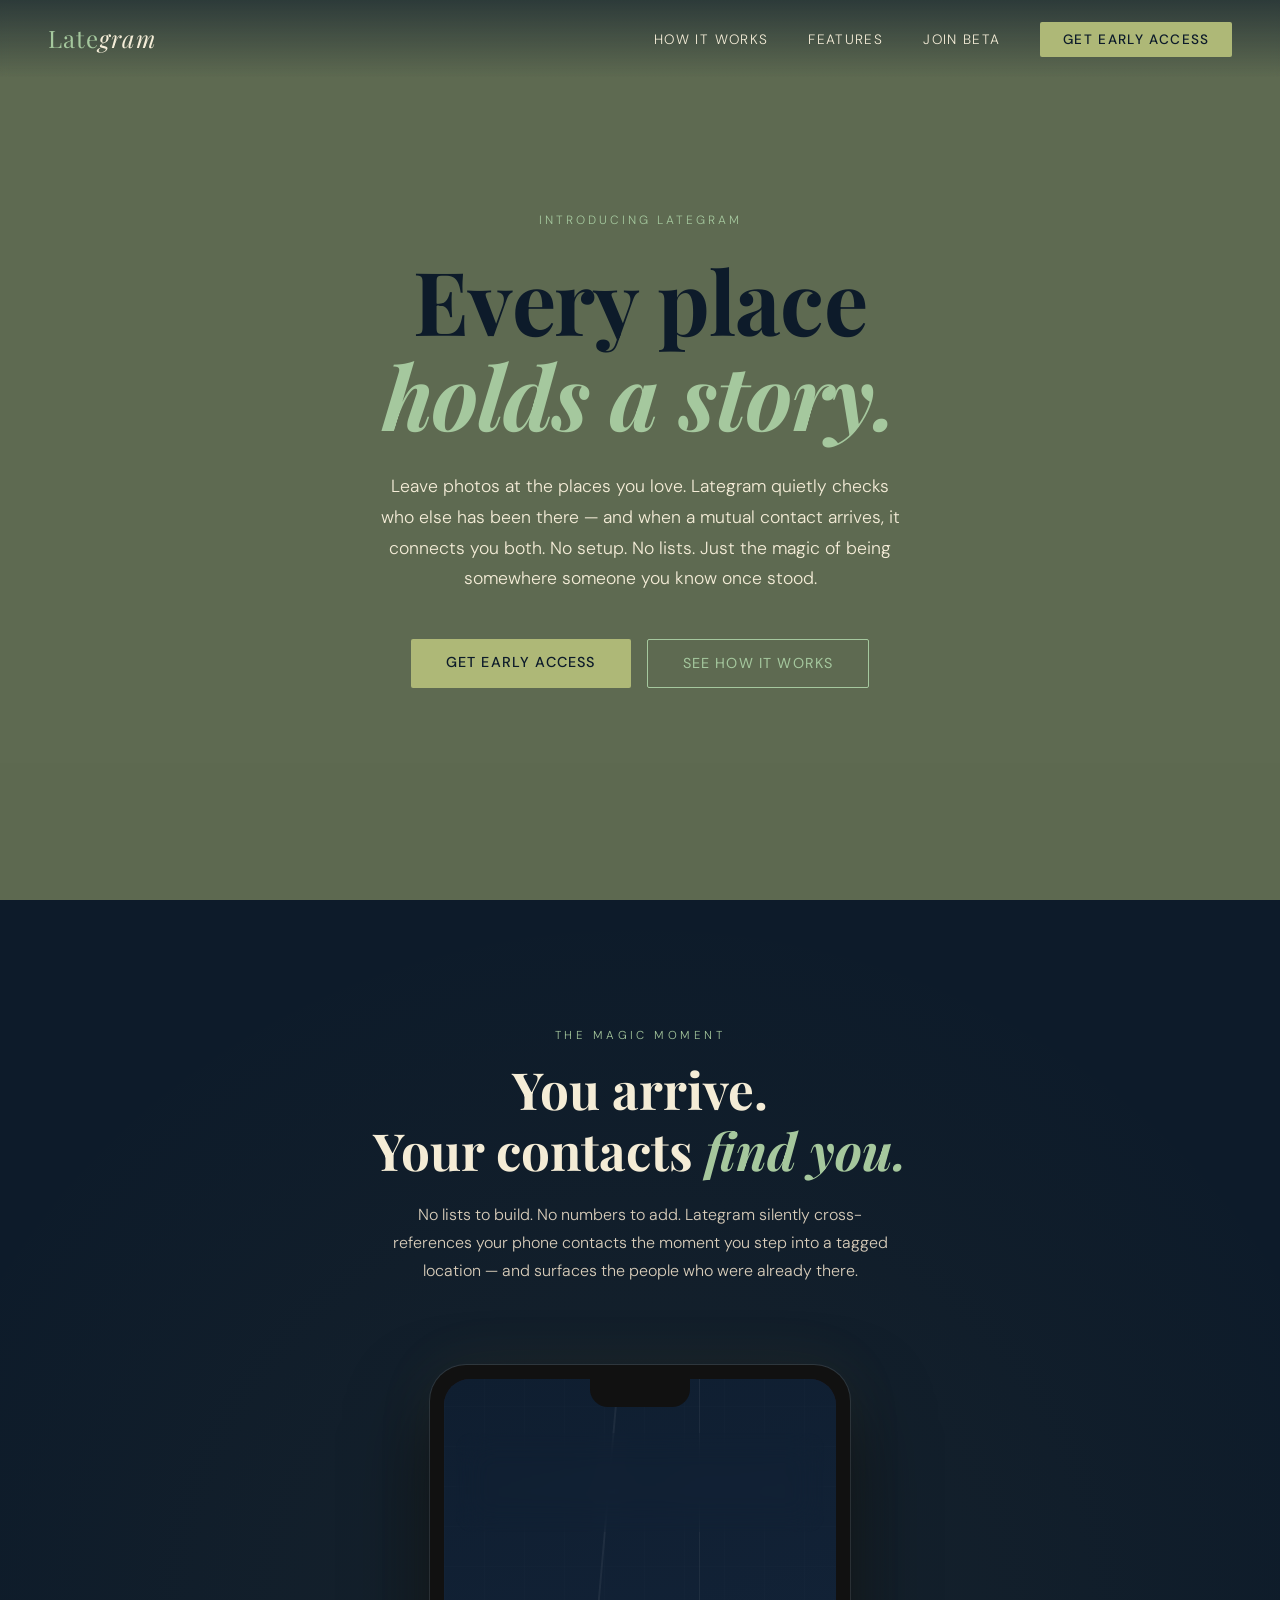
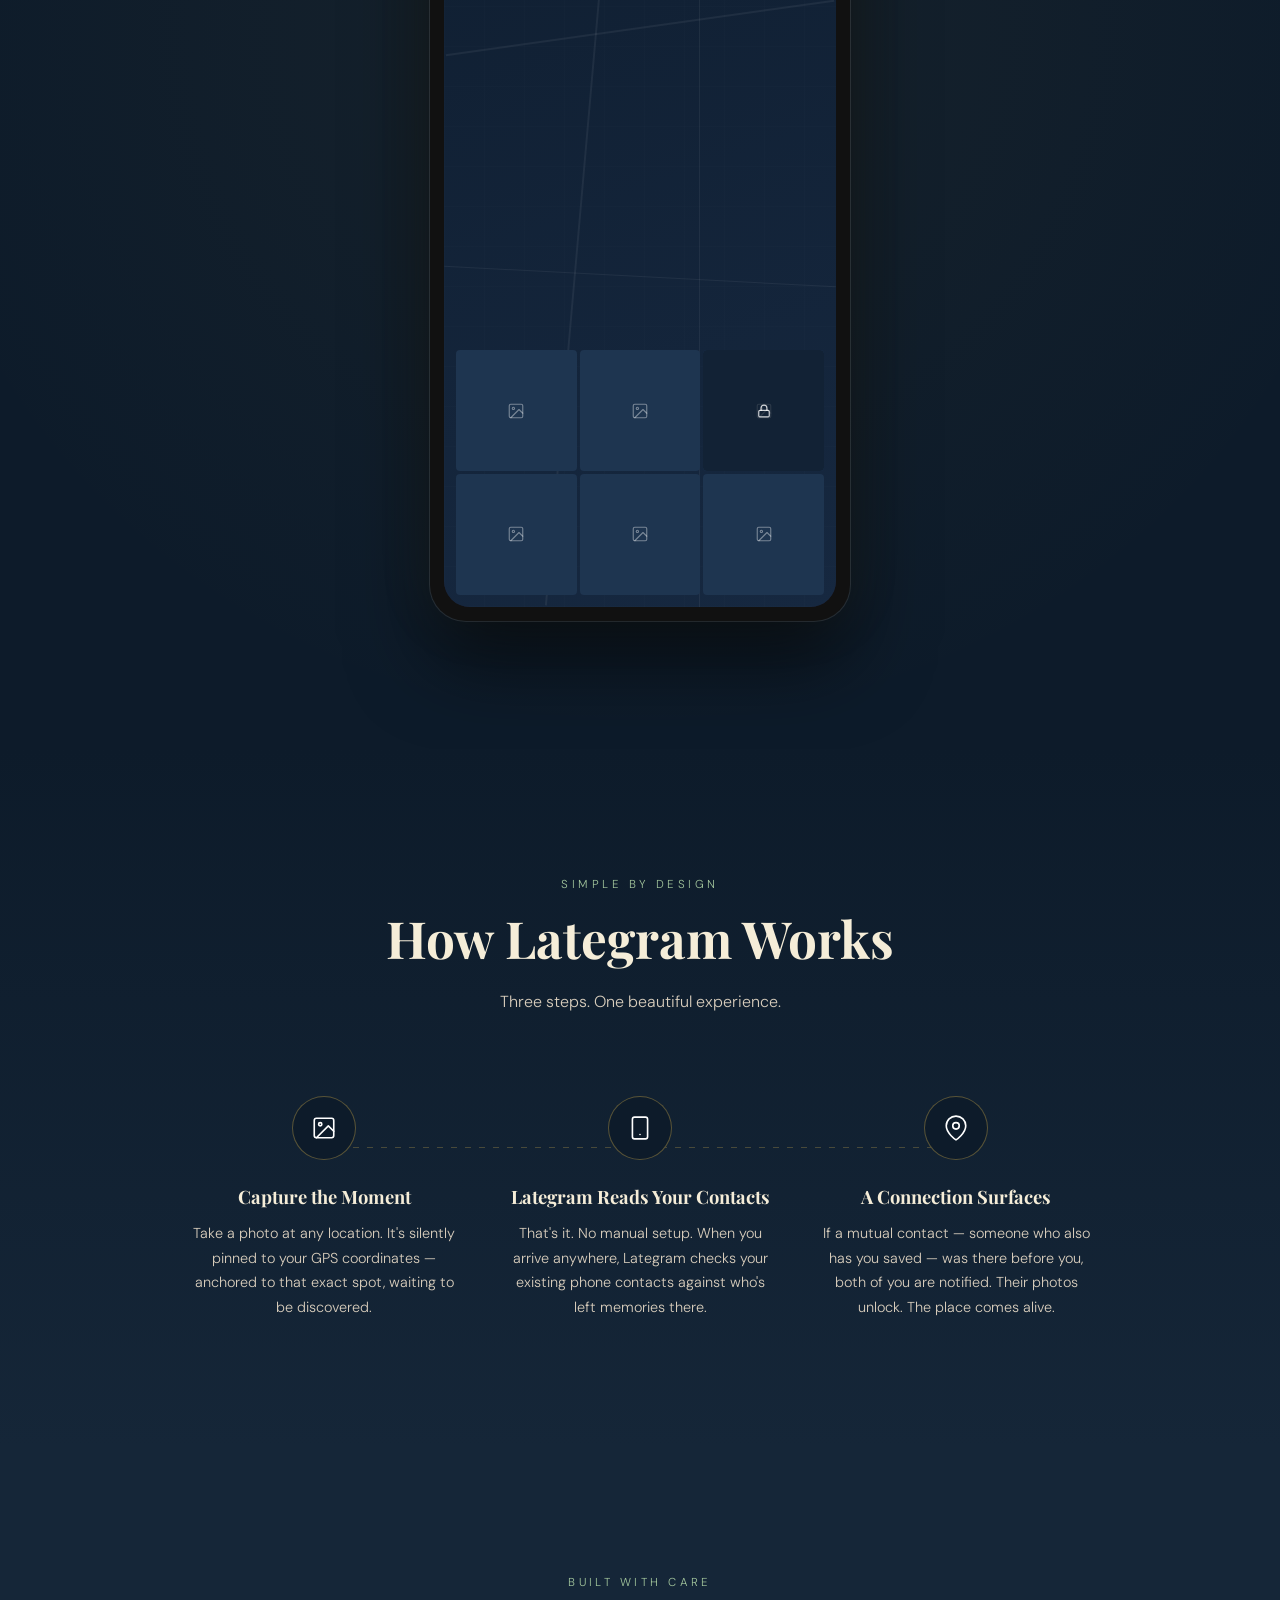
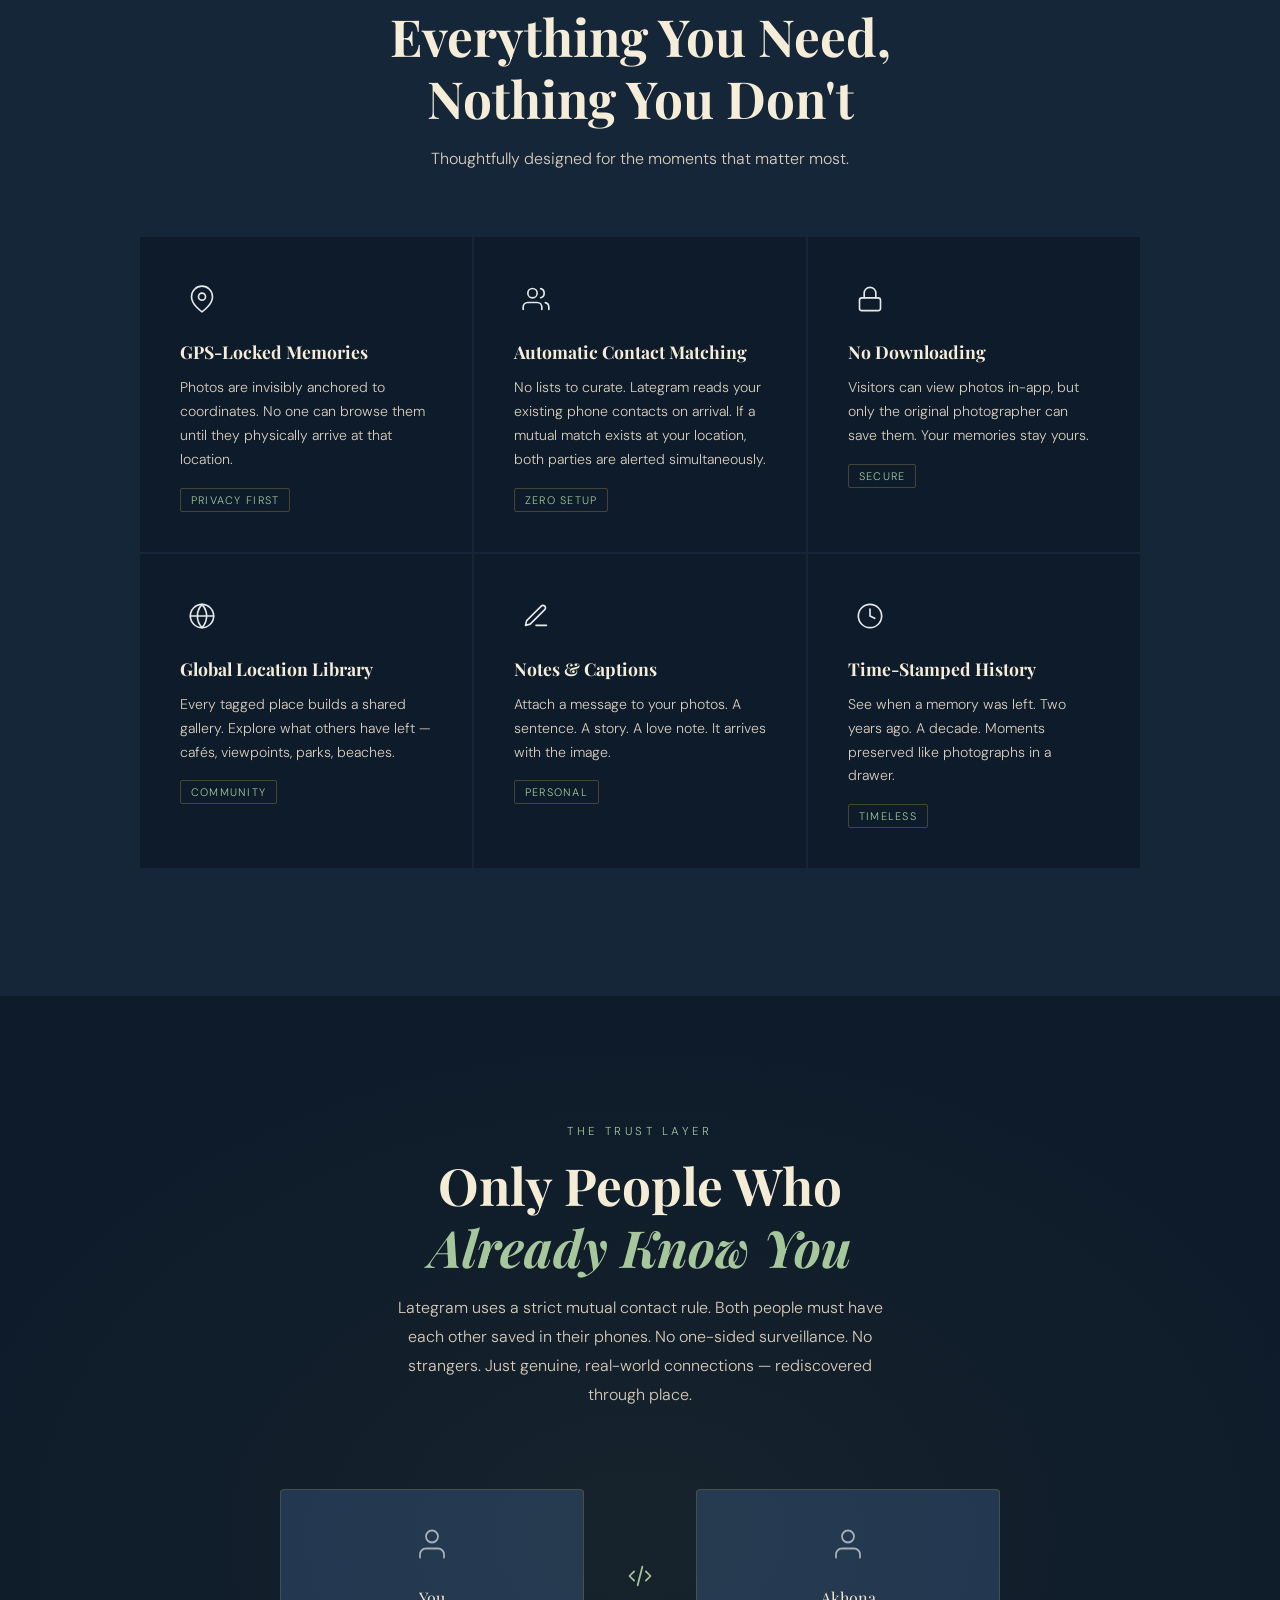
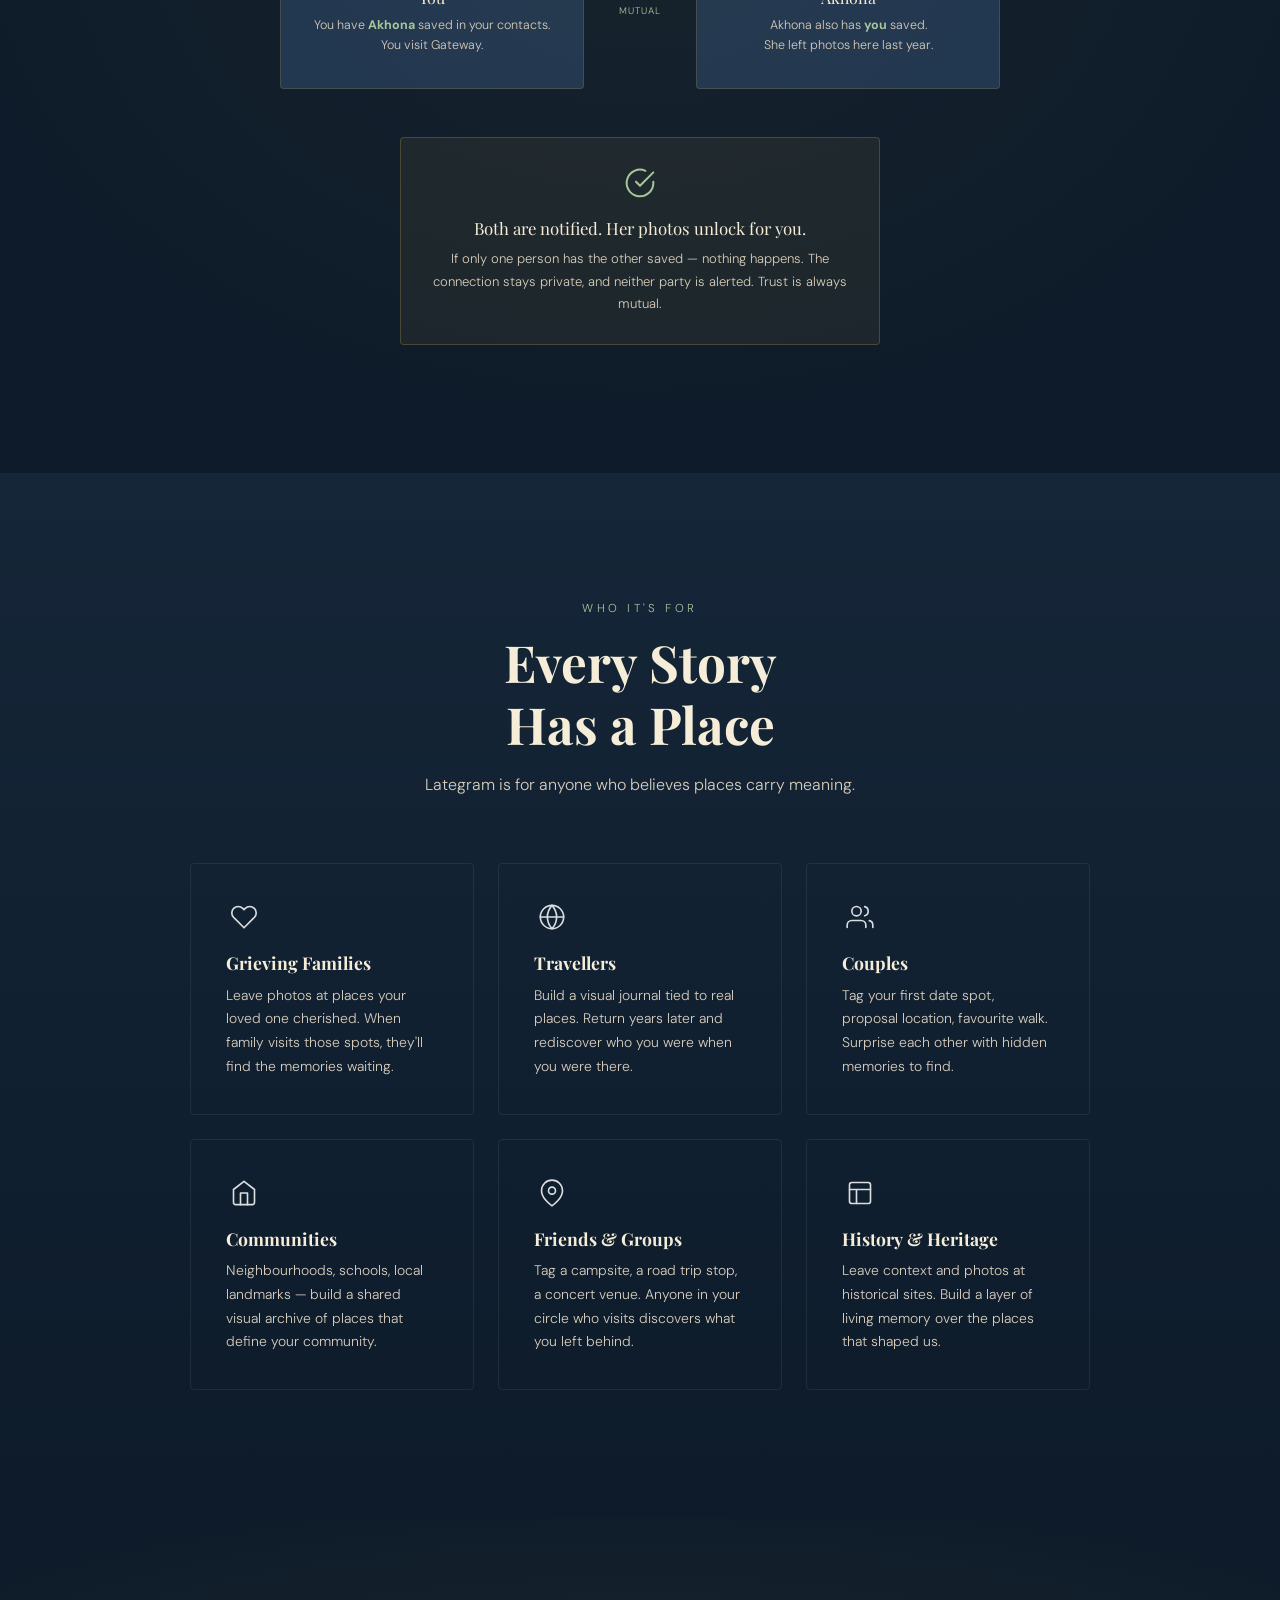
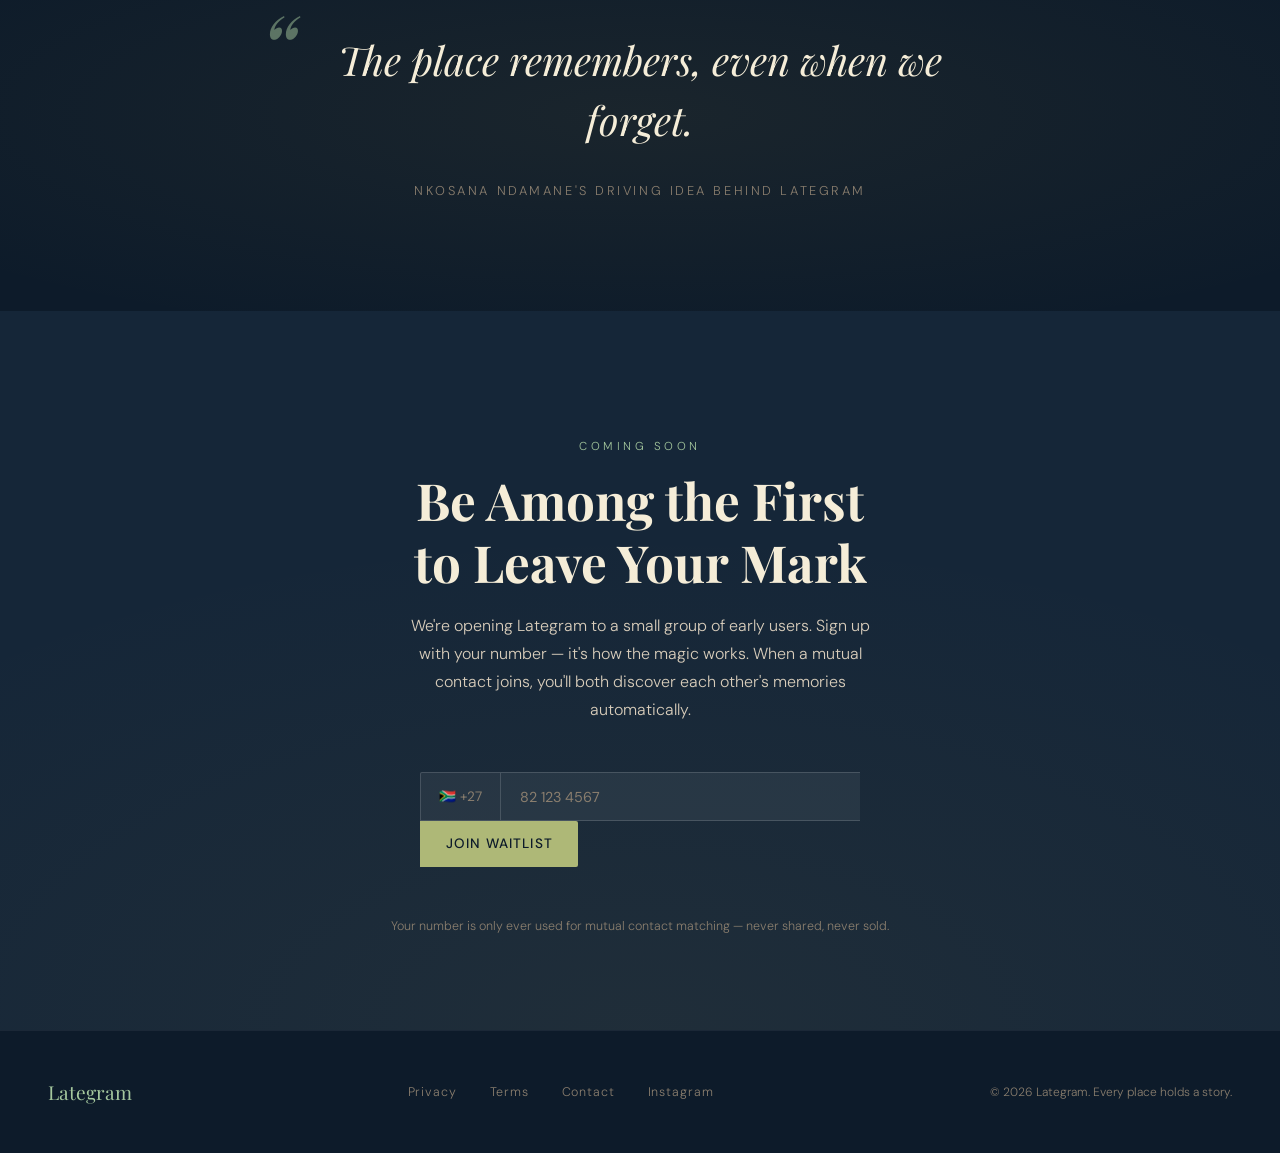
==== commit d66b73ba: "Minor structure tweaks" ====
--- a/index.html
+++ b/index.html
@@ -176,7 +176,7 @@
     Lategram uses a strict mutual contact rule. Both people must have each other saved in their phones. No one-sided surveillance. No strangers. Just genuine, real-world connections — rediscovered through place.
   </p>
 
-  <div style="max-width:720px;margin:0 auto;display:grid;grid-template-columns:1fr 80px 1fr;align-items:center;gap:1rem;">
+  <div id="actors">
     <!-- Person A -->
     <div style="background:var(--navy-light);border:1px solid rgba(201,168,76,0.2);border-radius:4px;padding:2rem;text-align:center;">
       <div style="font-size:2.5rem;margin-bottom:0.8rem;"><svg width="36" height="36" viewBox="0 0 24 24" fill="none" stroke="rgba(255,255,255,0.6)" stroke-width="1.2" stroke-linecap="round" stroke-linejoin="round"><path d="M20 21v-2a4 4 0 0 0-4-4H8a4 4 0 0 0-4 4v2"/><circle cx="12" cy="7" r="4"/></svg></div>
--- a/style.css
+++ b/style.css
@@ -504,6 +504,14 @@
   }
 
   /* ── USE CASES ── */
+  #actors{
+    max-width:720px;
+    margin:0 auto;
+    display:grid;
+    grid-template-columns:1fr 80px 1fr;
+    align-items:center;
+    gap:1rem;
+  }
   .use-section {
     padding: 8rem 2rem;
     background: linear-gradient(180deg, var(--navy-mid), var(--navy));
@@ -602,6 +610,7 @@
   }
   .waitlist-form {
     display: flex;
+    flex-wrap: wrap;
     gap: 0; max-width: 440px;
     margin: 3rem auto 2rem;
     position: relative; z-index: 1;
@@ -677,6 +686,10 @@
 
   /* ── RESPONSIVE ── */
   @media (max-width: 768px) {
+    #actors{
+        display: flex;
+        flex-direction: column;
+    }
     nav ul { display: none; }
     nav { padding: 1.2rem 1.5rem; }
     .steps::before { display: none; }
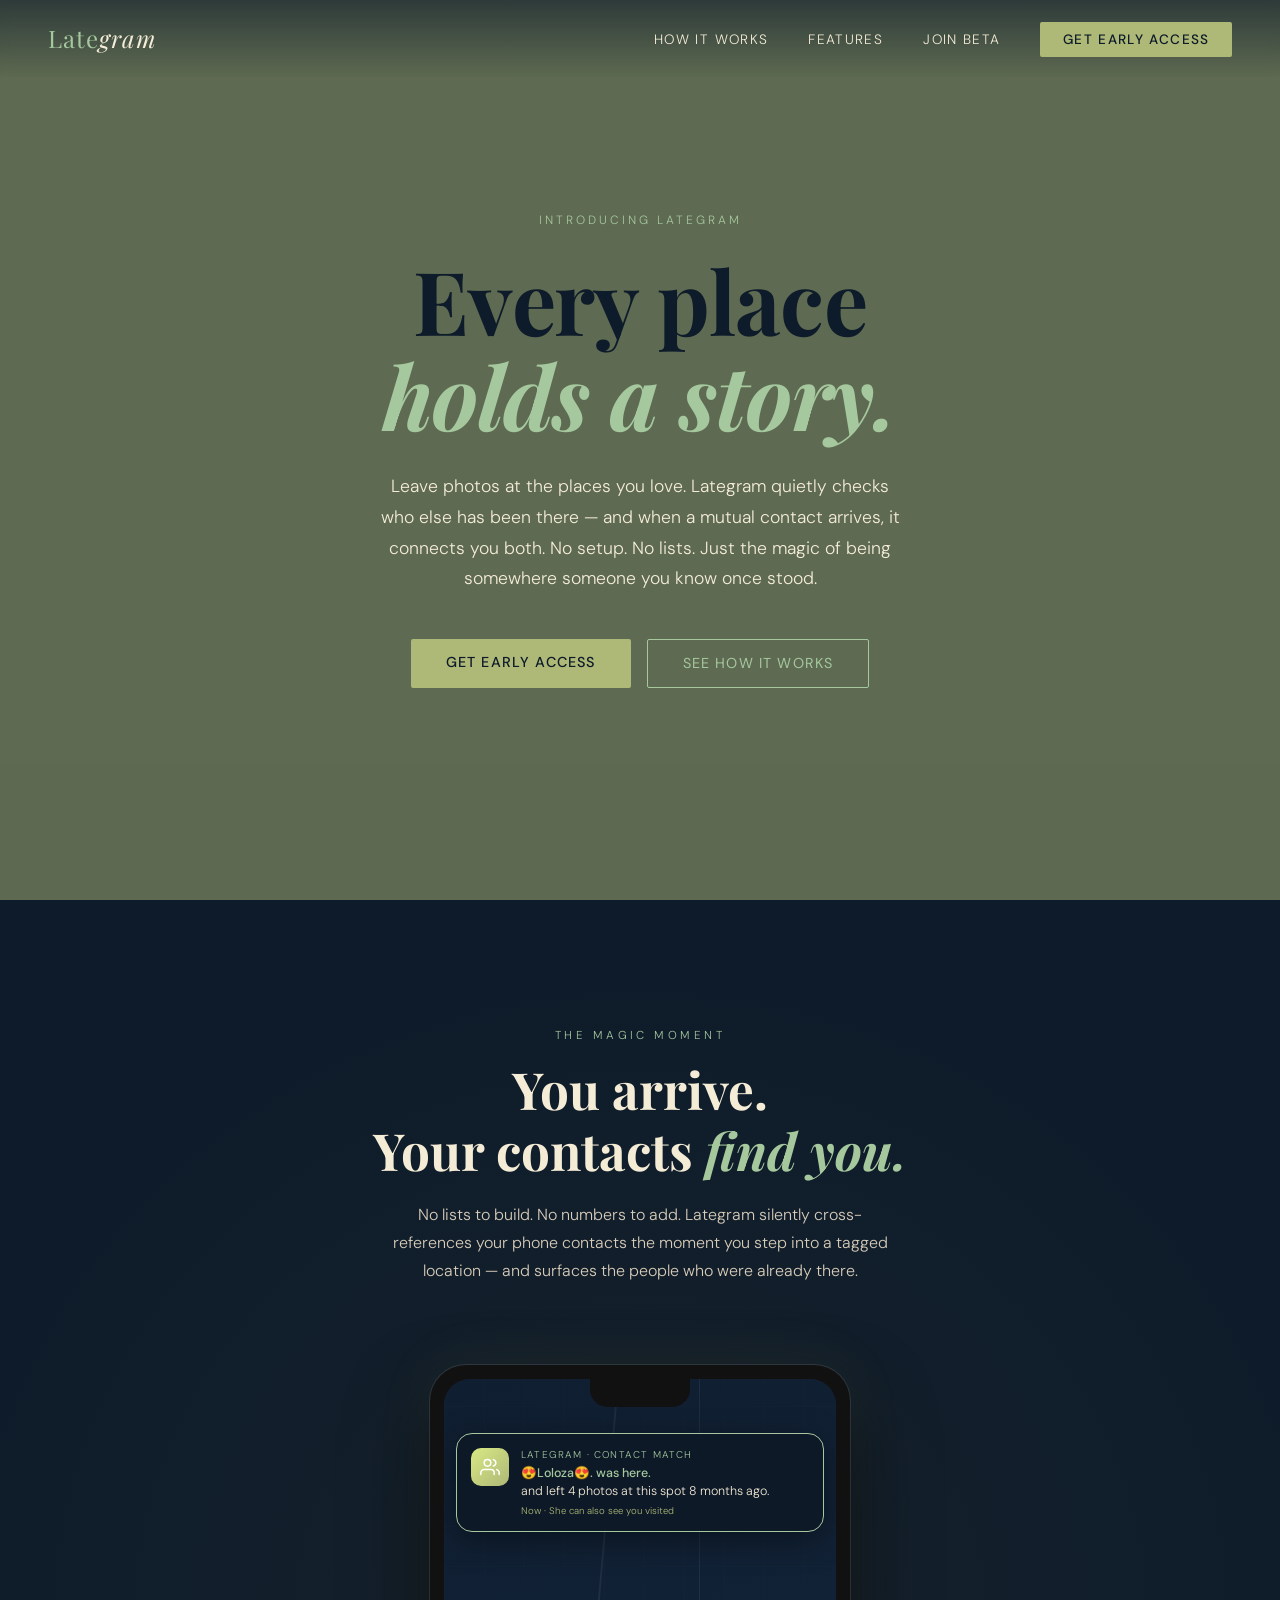
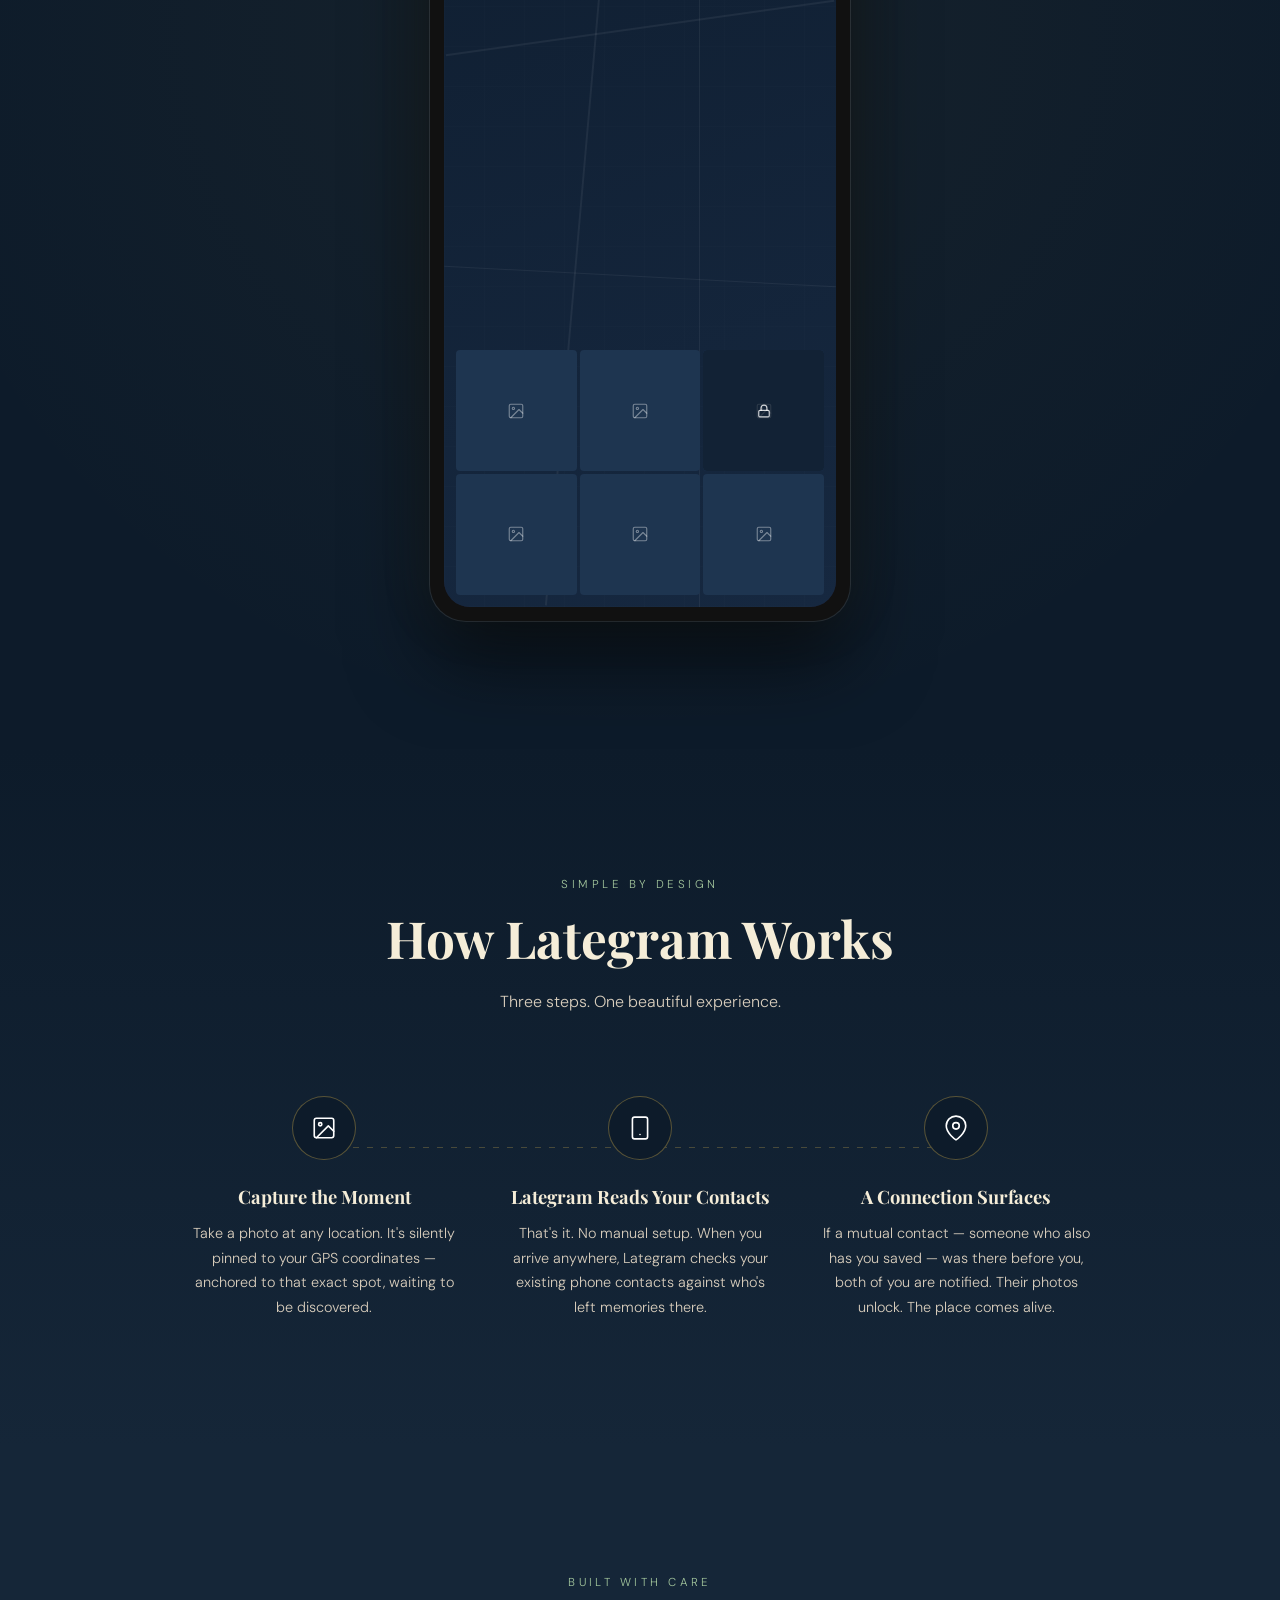
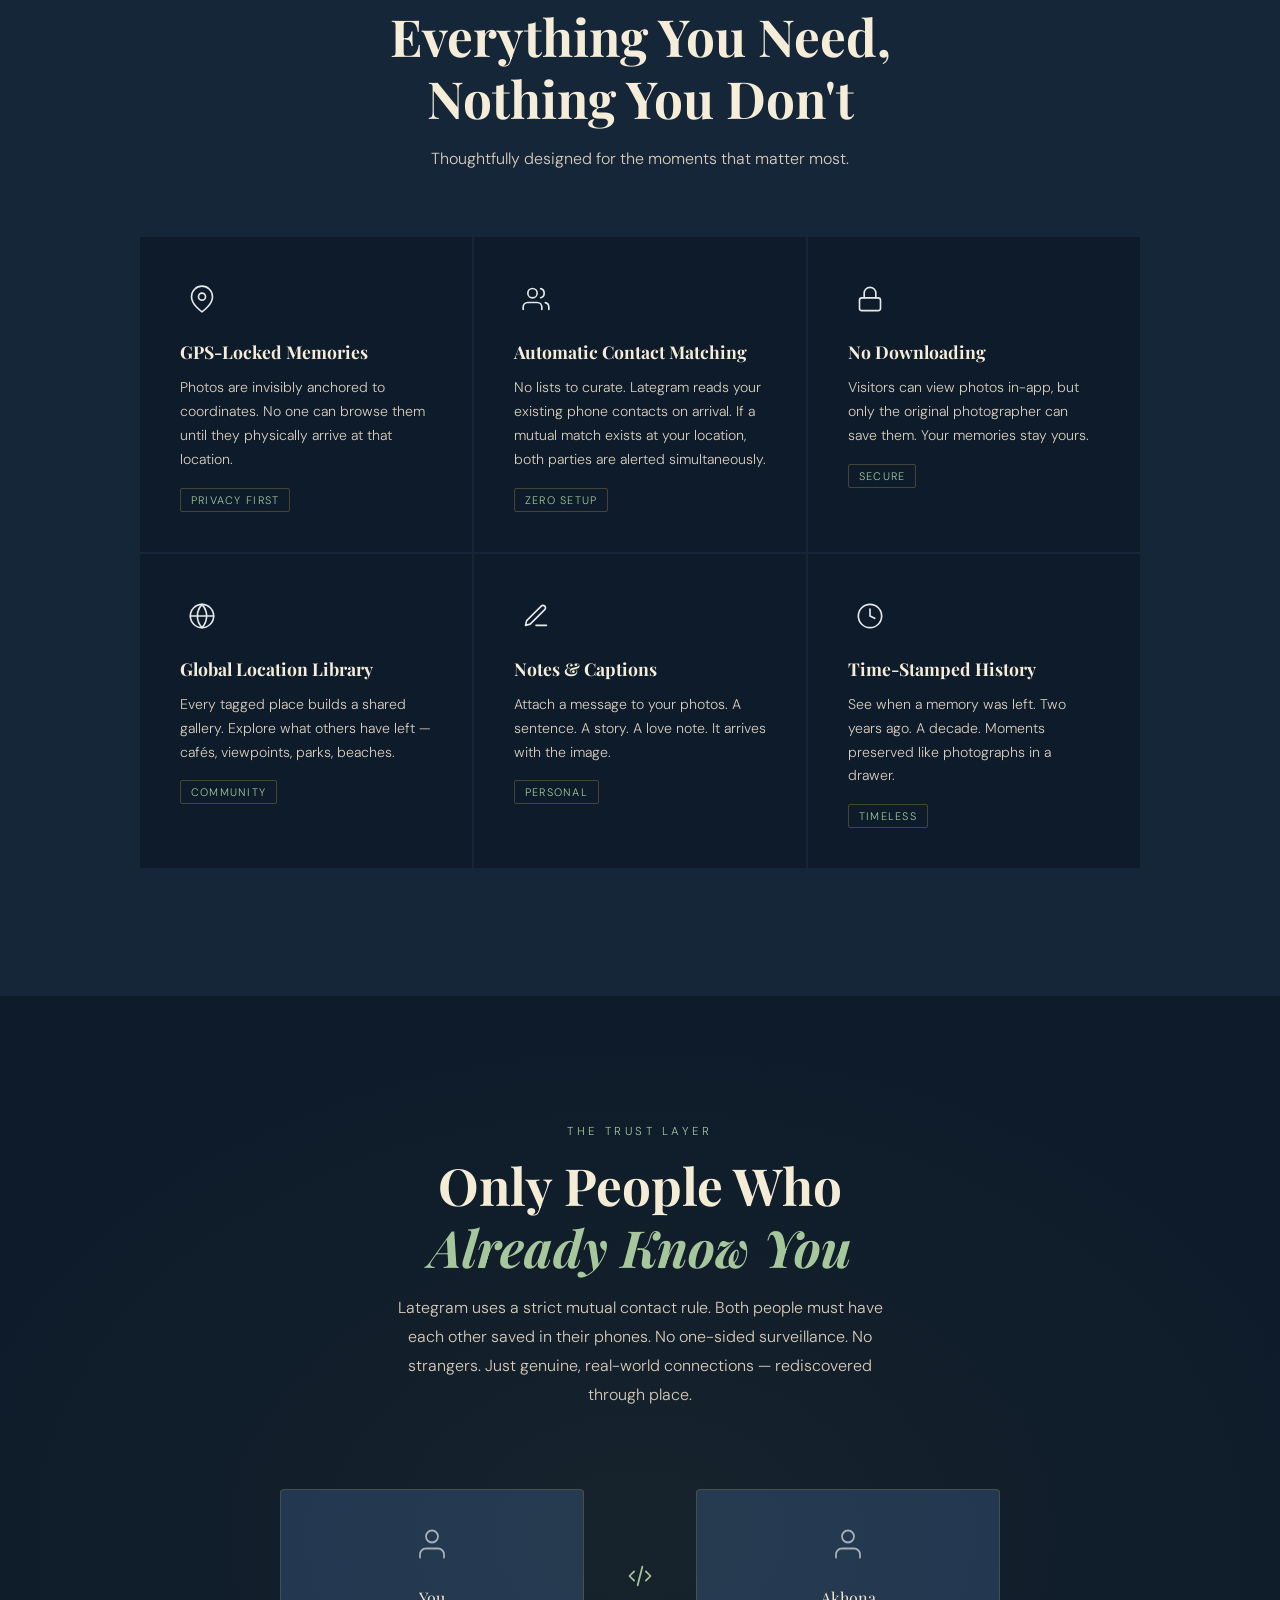
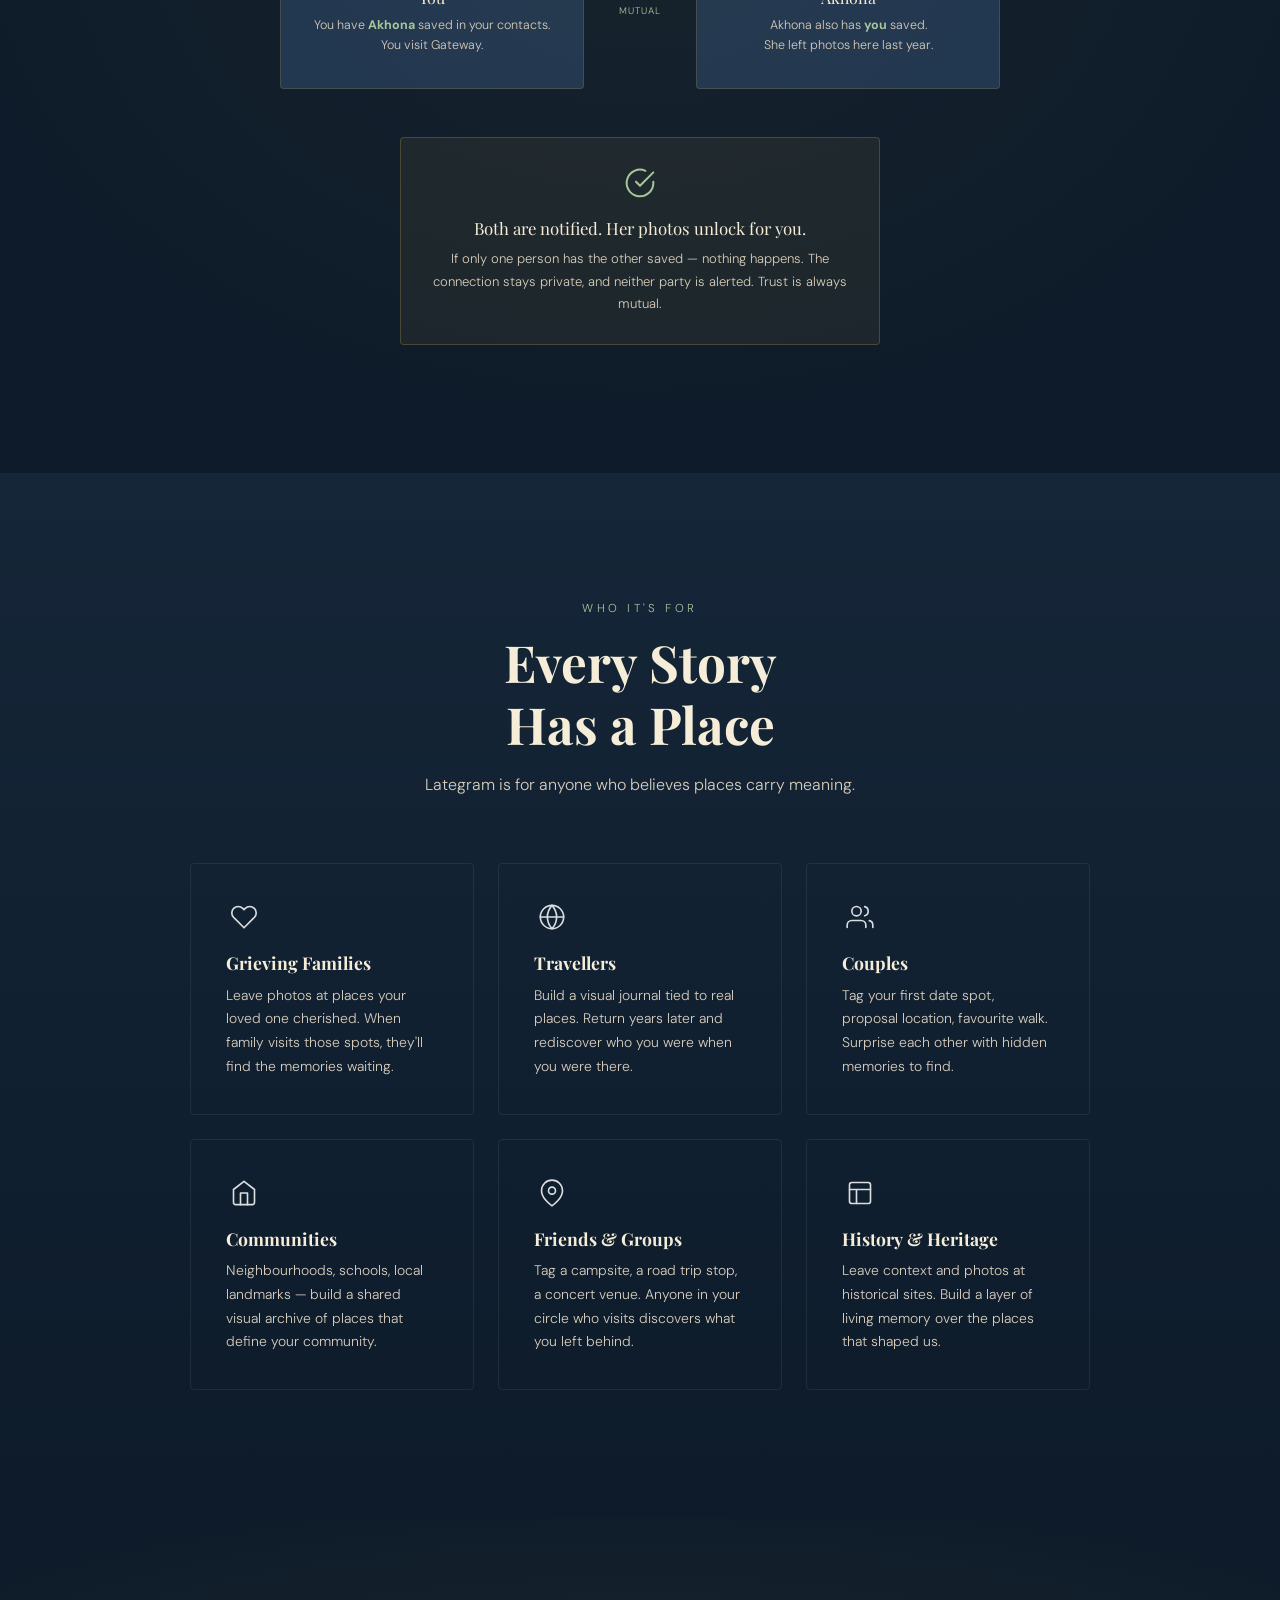
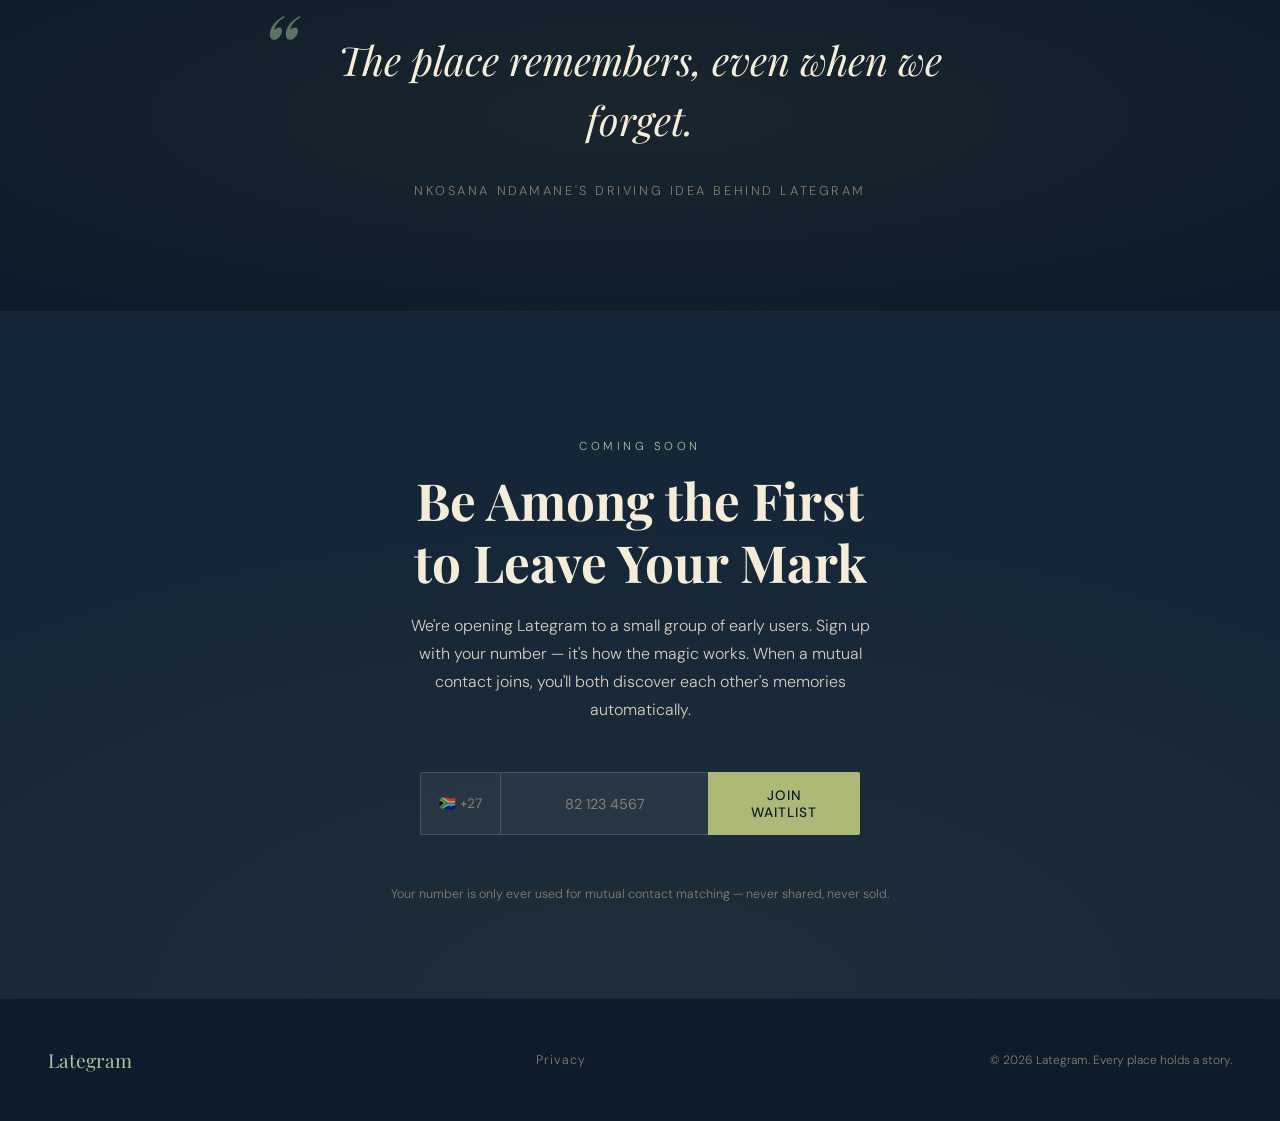
==== commit 4e7a0bff: "adding links on main page" ====
--- a/index.html
+++ b/index.html
@@ -311,10 +311,7 @@
 <footer>
   <div class="footer-logo">Lategram</div>
   <div class="footer-links">
-    <a href="#">Privacy</a>
-    <a href="#">Terms</a>
-    <a href="#">Contact</a>
-    <a href="#">Instagram</a>
+    <a href="https://www.lategram.app/privacy">Privacy</a>
   </div>
   <p class="footer-copy">© 2026 Lategram. Every place holds a story.</p>
 </footer>
--- a/style.css
+++ b/style.css
@@ -610,12 +610,12 @@
   }
   .waitlist-form {
     display: flex;
-    flex-wrap: wrap;
     gap: 0; max-width: 440px;
     margin: 3rem auto 2rem;
     position: relative; z-index: 1;
   }
   .waitlist-form input {
+    text-align: center;
     flex: 1;
     background: rgba(255,255,255,0.06);
     border: 1px solid rgba(255,255,255,0.15);
@@ -686,6 +686,9 @@
 
   /* ── RESPONSIVE ── */
   @media (max-width: 768px) {
+    .waitlist-form{
+        display: grid;
+    }
     #actors{
         display: flex;
         flex-direction: column;
